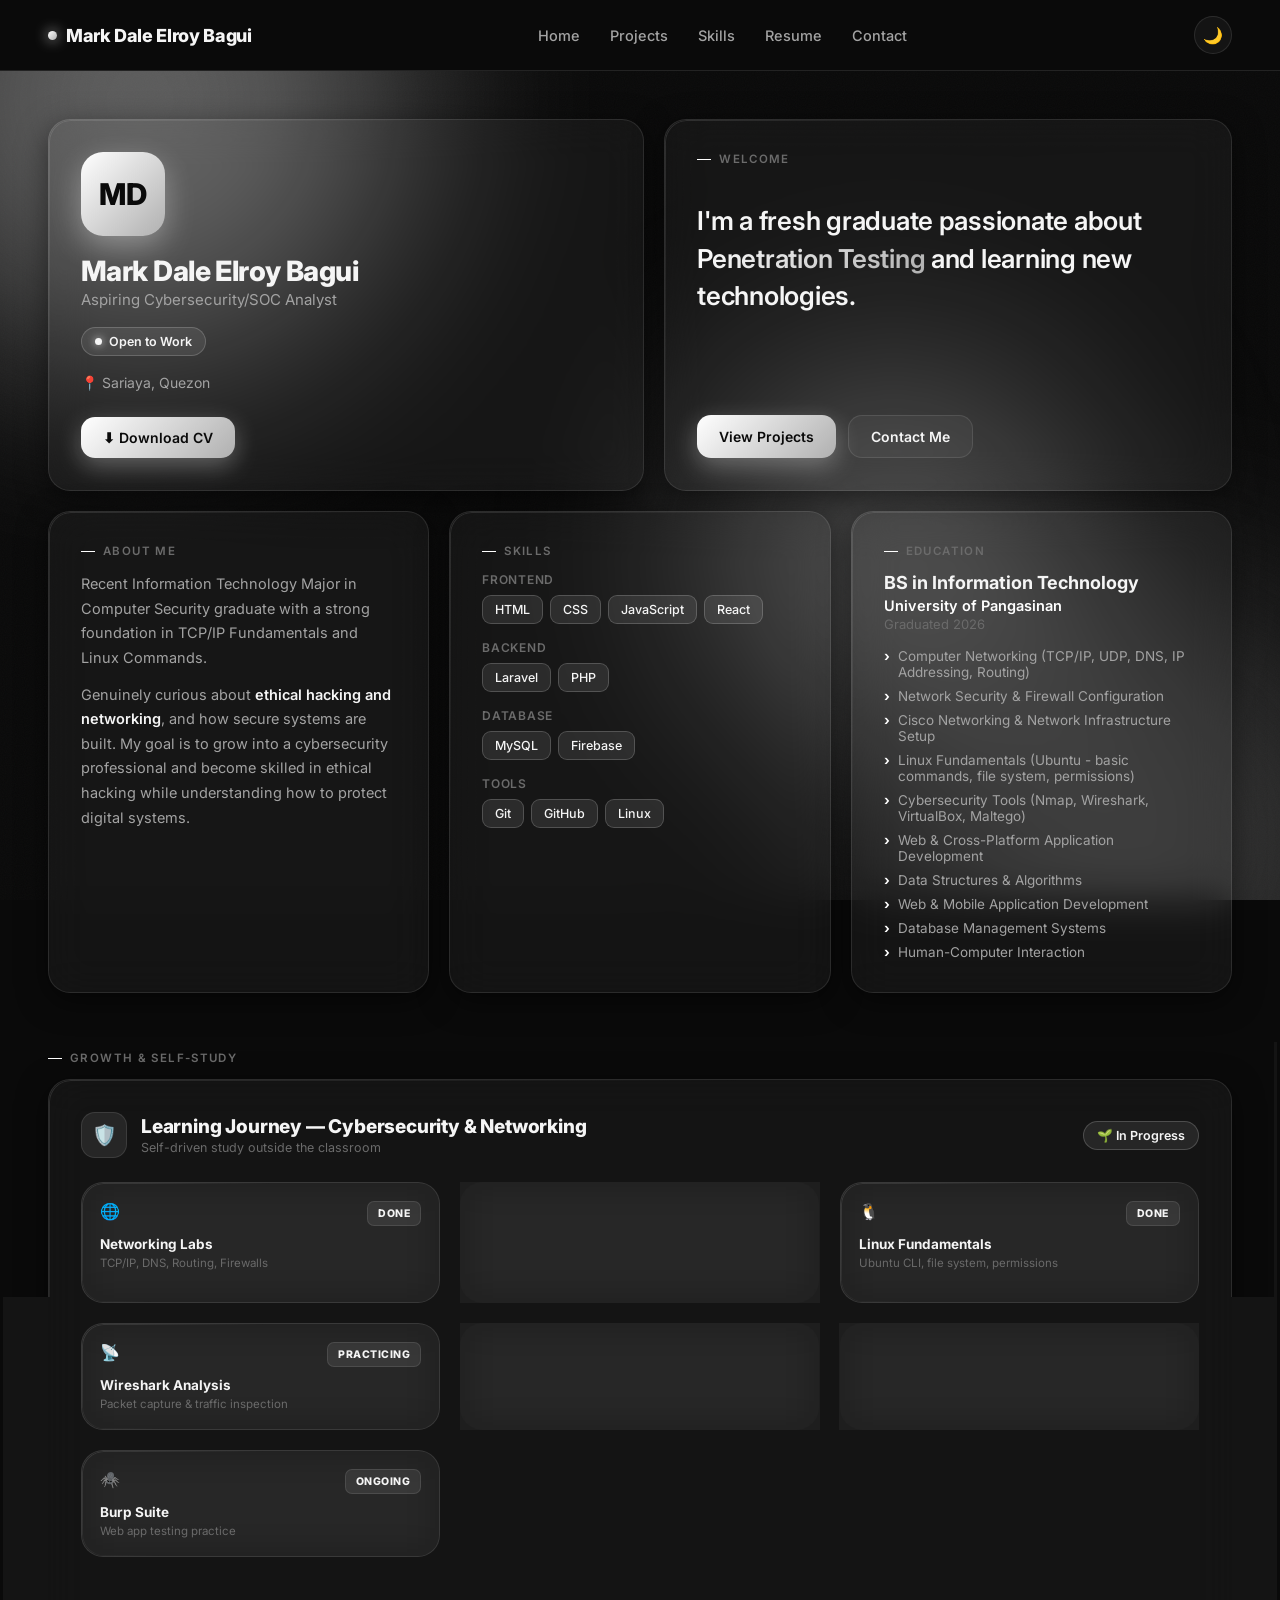
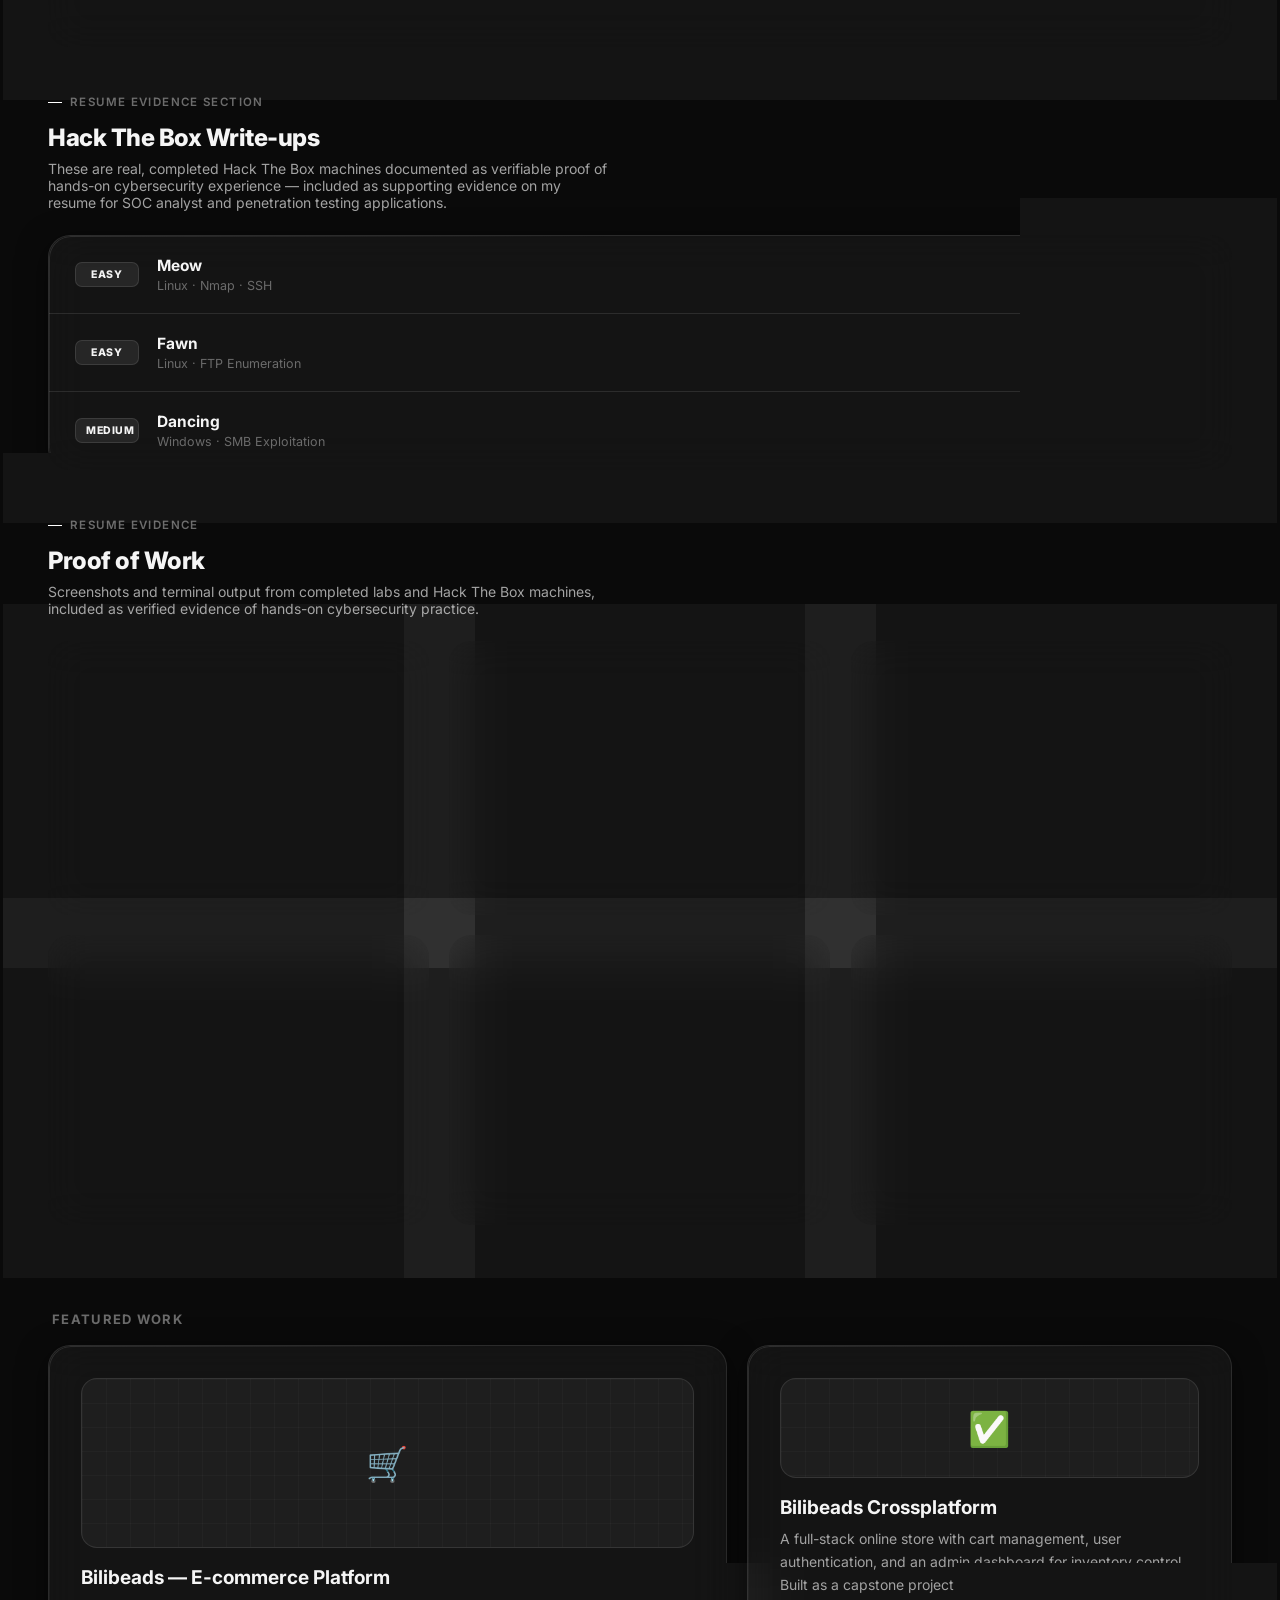
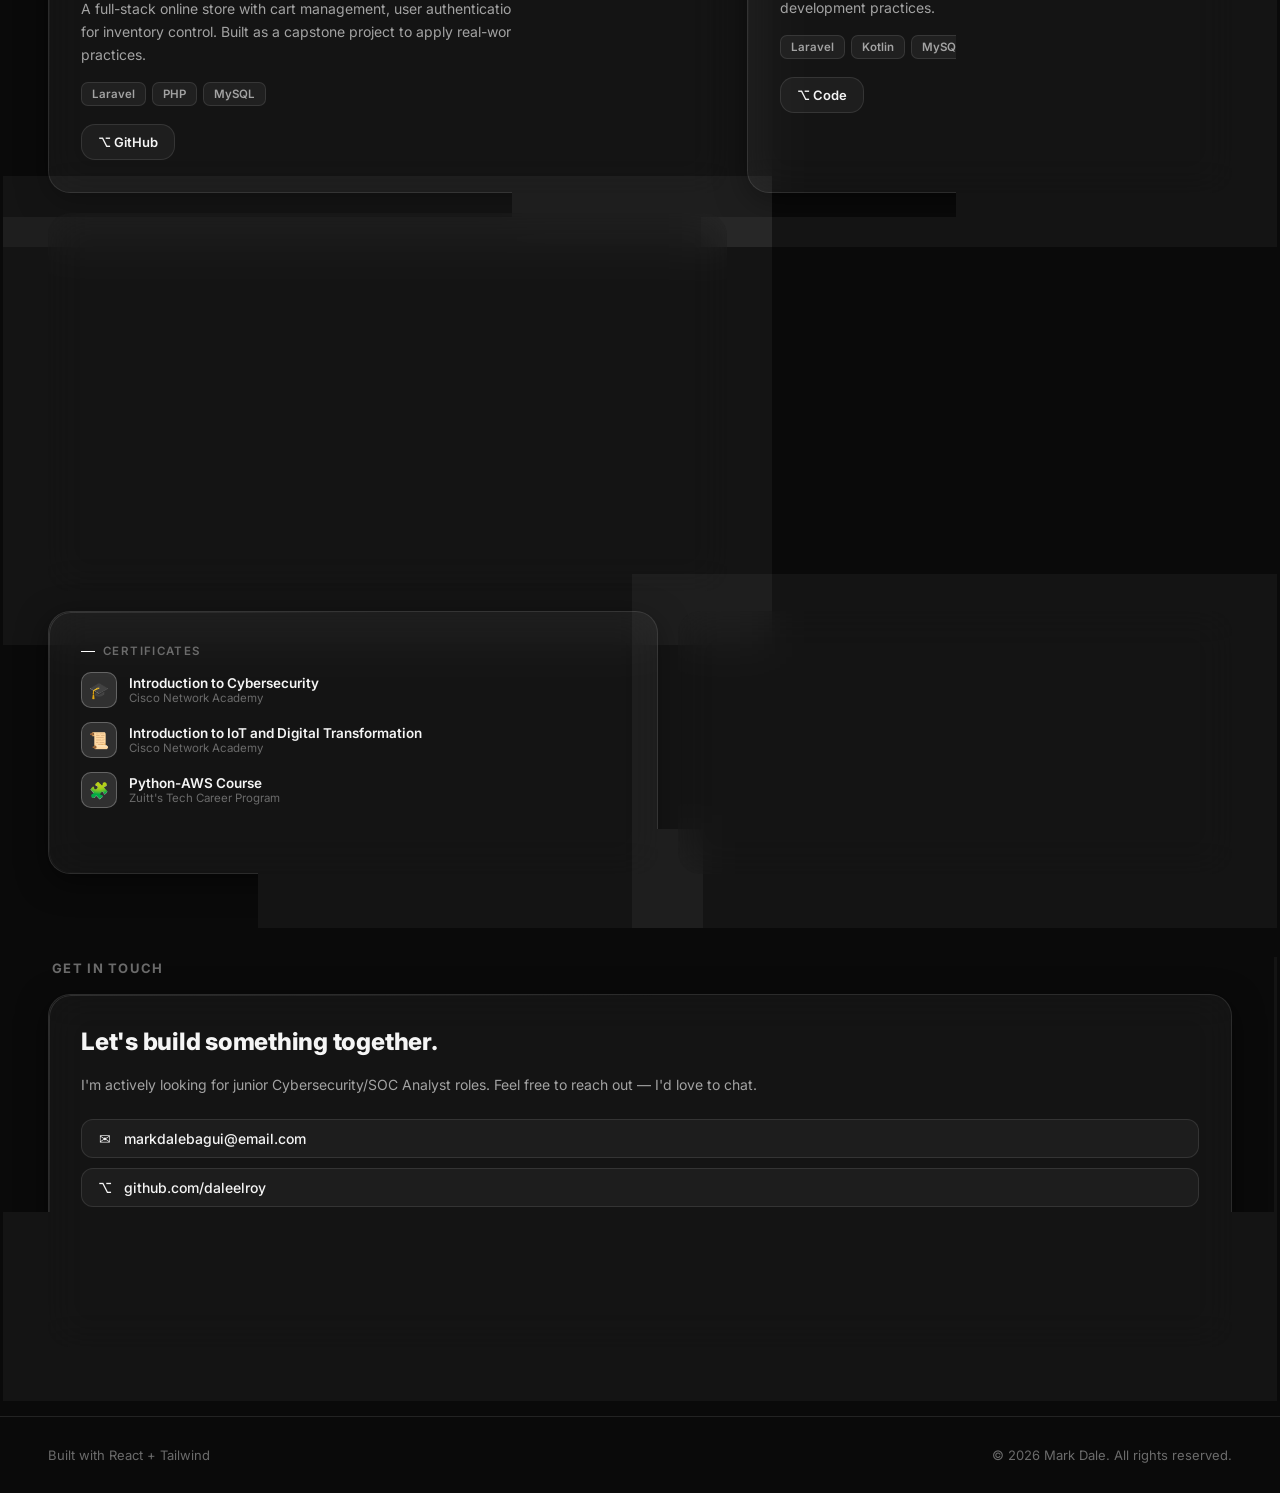
==== index.html @ a40153ed "change colors to all black" ====
<!DOCTYPE html>
<html lang="en">
<head>
<meta charset="UTF-8" />
<meta name="viewport" content="width=device-width, initial-scale=1.0" />
<title>Mark Dale - Cybersecurity</title>
<link rel="preconnect" href="https://fonts.googleapis.com">
<link rel="preconnect" href="https://fonts.gstatic.com" crossorigin>
<link href="https://fonts.googleapis.com/css2?family=Inter:wght@400;500;600;700;800;900&family=JetBrains+Mono:wght@400;500&display=swap" rel="stylesheet">
<style>
  :root{
    --bg: #0A0A0A;
    --bg-soft: #0A0A0A;
    --card: rgba(255,255,255,0.045);
    --card-border: rgba(255,255,255,0.10);
    --text: #F5F5F5;
    --text-dim: #A3A3A3;
    --text-faint: #6B6B6B;
    --accent-blue: #FFFFFF;
    --accent-purple: #FFFFFF;
    --accent-grad: linear-gradient(135deg, #FFFFFF 0%, #B0B0B0 100%);
    --on-accent: #0A0A0A;
    --green: #E5E5E5;
    --yellow: #C9C9C9;
    --radius: 22px;
    --shadow-soft: 0 8px 30px rgba(0,0,0,0.5);
  }
  [data-theme="light"]{
    --bg: #FAFAFA;
    --bg-soft: #FAFAFA;
    --card: rgba(0,0,0,0.035);
    --card-border: rgba(0,0,0,0.10);
    --text: #0A0A0A;
    --text-dim: #4A4A4A;
    --text-faint: #8A8A8A;
    --accent-blue: #0A0A0A;
    --accent-purple: #0A0A0A;
    --accent-grad: linear-gradient(135deg, #0A0A0A 0%, #4A4A4A 100%);
    --on-accent: #FFFFFF;
    --green: #2A2A2A;
    --yellow: #3A3A3A;
    --shadow-soft: 0 8px 30px rgba(0,0,0,0.08);
  }

  *{box-sizing:border-box; margin:0; padding:0;}
  html{scroll-behavior:smooth;}
  body{
    background:var(--bg);
    color:var(--text);
    font-family:'Inter',-apple-system,BlinkMacSystemFont,sans-serif;
    overflow-x:hidden;
    transition:background .4s ease, color .4s ease;
    position:relative;
  }
  .mono{font-family:'JetBrains Mono', monospace;}

  /* Ambient animated background glow */
  .ambient{position:fixed; inset:0; z-index:-1; overflow:hidden; pointer-events:none;}
  .blob{position:absolute; border-radius:50%; filter:blur(110px); opacity:.35; animation:drift 22s ease-in-out infinite alternate;}
  .blob.b1{width:520px;height:520px; background:#FFFFFF; top:-160px; left:-120px;}
  .blob.b2{width:480px;height:480px; background:#888888; bottom:-180px; right:-100px; animation-delay:-8s;}
  .blob.b3{width:380px;height:380px; background:#CCCCCC; top:40%; left:55%; animation-delay:-14s;}
  @keyframes drift{
    0%{transform:translate(0,0) scale(1);}
    50%{transform:translate(40px,-30px) scale(1.08);}
    100%{transform:translate(-30px,20px) scale(0.96);}
  }
  [data-theme="light"] .blob{opacity:.18;}

  .noise{
    position:fixed; inset:0; z-index:-1; pointer-events:none; opacity:.03;
    background-image:url("data:image/svg+xml,%3Csvg xmlns='http://www.w3.org/2000/svg' width='120' height='120'%3E%3Cfilter id='n'%3E%3CfeTurbulence type='fractalNoise' baseFrequency='0.9' numOctaves='2' stitchTiles='stitch'/%3E%3C/filter%3E%3Crect width='100%25' height='100%25' filter='url(%23n)'/%3E%3C/svg%3E");
  }

  .wrap{max-width:1240px; margin:0 auto; padding:0 28px;}

  /* NAV — same background as page */
  nav{
    position:sticky; top:0; z-index:100;
    backdrop-filter:blur(18px) saturate(160%);
    -webkit-backdrop-filter:blur(18px) saturate(160%);
    background:var(--bg);
    border-bottom:1px solid var(--card-border);
  }
  .nav-inner{display:flex; align-items:center; justify-content:space-between; padding:16px 28px; max-width:1240px; margin:0 auto;}
  .logo{font-weight:800; font-size:18px; letter-spacing:-.02em; display:flex; align-items:center; gap:9px;}
  .logo-dot{width:9px; height:9px; border-radius:50%; background:var(--accent-grad); box-shadow:0 0 14px rgba(255,255,255,.8);}
  .nav-links{display:flex; align-items:center; gap:30px; list-style:none;}
  .nav-links a{color:var(--text-dim); text-decoration:none; font-size:14.5px; font-weight:500; position:relative; transition:color .25s ease;}
  .nav-links a:hover{color:var(--text);}
  .nav-links a::after{content:''; position:absolute; left:0; bottom:-6px; width:0; height:1.5px; background:var(--accent-grad); transition:width .25s ease;}
  .nav-links a:hover::after{width:100%;}
  .theme-toggle{
    width:38px; height:38px; border-radius:50%; border:1px solid var(--card-border);
    background:var(--card); display:flex; align-items:center; justify-content:center;
    cursor:pointer; font-size:16px; transition:transform .25s ease, background .25s ease;
  }
  .theme-toggle:hover{transform:scale(1.08); background:rgba(255,255,255,.08);}
  .nav-cta{display:none;}
  .burger{display:none; cursor:pointer; background:none; border:none; color:var(--text); font-size:22px;}

  /* BENTO GRID */
  .bento-section, .section{padding:48px 0;}
  .section-pad-top0{padding-top:0;}
  .grid{display:grid; gap:20px;}
  .grid-hero, .g-hero{grid-template-columns: 1.05fr 1fr;}
  .grid-three, .g3{grid-template-columns: 1fr 1fr 1fr;}
  .grid-projects{grid-template-columns: 1.4fr 1fr;}
  .grid-projects2, .g2{grid-template-columns: 1fr 1fr;}
  .grid-bottom{grid-template-columns: 1.1fr 1fr;}
  .g-proof{grid-template-columns: repeat(3,1fr);}

  /* CARD — same background family as page (no separate dark-navy panels) */
  .card{
    background:var(--card);
    border:1px solid var(--card-border);
    border-radius:var(--radius);
    padding:32px;
    position:relative;
    backdrop-filter:blur(20px);
    -webkit-backdrop-filter:blur(20px);
    box-shadow:var(--shadow-soft);
    transition:transform .35s cubic-bezier(.2,.8,.2,1), box-shadow .35s ease, border-color .35s ease;
    overflow:hidden;
  }
  .card::before{
    content:''; position:absolute; inset:0; border-radius:inherit; padding:1px;
    background:linear-gradient(135deg, rgba(255,255,255,0.12), rgba(255,255,255,0) 40%);
    -webkit-mask:linear-gradient(#fff 0 0) content-box, linear-gradient(#fff 0 0);
    -webkit-mask-composite:xor; mask-composite:exclude;
    pointer-events:none;
  }
  .card:hover{
    transform:translateY(-6px);
    box-shadow:0 18px 50px rgba(0,0,0,.45), 0 0 0 1px rgba(255,255,255,.18);
    border-color:rgba(255,255,255,.3);
  }
  [data-theme="light"] .card:hover{box-shadow:0 18px 40px rgba(20,20,60,.12), 0 0 0 1px rgba(255,255,255,.25);}

  .eyebrow, .section-label{
    font-size:11.5px; text-transform:uppercase; letter-spacing:.12em;
    color:var(--text-faint); font-weight:600; margin-bottom:14px;
    display:flex; align-items:center; gap:8px;
  }
  .eyebrow::before, .section-label::before{content:''; width:14px; height:1px; background:var(--accent-blue);}
  .section-heading{font-size:24px; font-weight:800; letter-spacing:-.02em; margin-bottom:8px;}
  .section-sub{color:var(--text-dim); font-size:14px; max-width:560px; margin-bottom:24px;}

  .reveal{opacity:0; transform:translateY(24px); transition:opacity .7s ease, transform .7s cubic-bezier(.2,.8,.2,1);}
  .reveal.in{opacity:1; transform:translateY(0);}

  /* HERO CARD 1 - PROFILE */
  .profile-card{display:flex; flex-direction:column; gap:18px;}
  .avatar{
    width:84px; height:84px; border-radius:22px;
    background:var(--accent-grad);
    display:flex; align-items:center; justify-content:center;
    font-size:30px; font-weight:800; color:var(--on-accent);
    box-shadow:0 10px 30px rgba(255,255,255,.35);
  }
  .profile-name{font-size:28px; font-weight:800; letter-spacing:-.02em;}
  .profile-title{color:var(--text-dim); font-size:15px; margin-top:2px;}
  .status-pill{
    display:inline-flex; align-items:center; gap:7px; width:fit-content;
    padding:6px 13px; border-radius:30px; font-size:12.5px; font-weight:600;
    background:rgba(255,255,255,.08); color:var(--text); border:1px solid rgba(255,255,255,.18);
  }
  .status-dot{width:7px;height:7px; border-radius:50%; background:#F5F5F5; box-shadow:0 0 8px rgba(255,255,255,.8); animation:pulse 1.8s infinite;}
  @keyframes pulse{0%,100%{opacity:1;}50%{opacity:.4;}}
  .location-row{display:flex; align-items:center; gap:7px; color:var(--text-dim); font-size:14px;}
  .btn{
    display:inline-flex; align-items:center; justify-content:center; gap:8px;
    padding:12px 22px; border-radius:14px; font-weight:600; font-size:14px;
    text-decoration:none; cursor:pointer; border:none; transition:all .3s ease;
  }
  .btn-primary{background:var(--accent-grad); color:var(--on-accent); box-shadow:0 8px 24px rgba(255,255,255,.3);}
  .btn-primary:hover{box-shadow:0 10px 32px rgba(255,255,255,.55); transform:translateY(-2px);}
  .btn-ghost{background:var(--card); color:var(--text); border:1px solid var(--card-border);}
  .btn-ghost:hover{border-color:rgba(255,255,255,.4); transform:translateY(-2px);}
  .btn-row{display:flex; gap:12px; flex-wrap:wrap; margin-top:auto; padding-top:8px;}

  /* HERO CARD 2 - INTRO */
  .intro-card{display:flex; flex-direction:column; justify-content:center; gap:22px;}
  .intro-text{font-size:26px; line-height:1.45; font-weight:600; letter-spacing:-.01em;}
  .intro-text .grad{background:var(--accent-grad); -webkit-background-clip:text; background-clip:text; color:transparent;}

  /* ABOUT */
  .about-card p{color:var(--text-dim); font-size:14.5px; line-height:1.7; margin-bottom:12px;}
  .about-card p:last-child{margin-bottom:0;}
  .about-card strong{color:var(--text); font-weight:600;}

  /* SKILLS */
  .skill-group{margin-bottom:16px;}
  .skill-group:last-child{margin-bottom:0;}
  .skill-label{font-size:12px; color:var(--text-faint); font-weight:600; margin-bottom:8px; text-transform:uppercase; letter-spacing:.06em;}
  .pills{display:flex; flex-wrap:wrap; gap:7px;}
  .pill{
    padding:6px 12px; border-radius:9px; font-size:12.5px; font-weight:500;
    background:rgba(255,255,255,.09); border:1px solid rgba(255,255,255,.18); color:var(--text);
    transition:all .25s ease;
  }
  .pill:hover{background:rgba(255,255,255,.2); transform:translateY(-2px);}

  /* EDUCATION */
  .edu-degree{font-size:18px; font-weight:700; margin-bottom:4px;}
  .edu-school{color:var(--accent-blue); font-size:14.5px; font-weight:600; margin-bottom:2px;}
  .edu-year{color:var(--text-faint); font-size:13px; margin-bottom:16px;}
  .coursework{display:flex; flex-direction:column; gap:8px;}
  .coursework li{list-style:none; font-size:13.5px; color:var(--text-dim); display:flex; gap:8px; align-items:flex-start;}
  .coursework li::before{content:'›'; color:var(--accent-purple); font-weight:700;}

  /* PROJECTS */
  .project-thumb{
    width:100%; height:170px; border-radius:16px; margin-bottom:18px;
    background:var(--card);
    display:flex; align-items:center; justify-content:center; position:relative; overflow:hidden;
    border:1px solid var(--card-border);
  }
  .project-thumb-grid{
    position:absolute; inset:0; opacity:.5;
    background-image: linear-gradient(rgba(255,255,255,.06) 1px, transparent 1px), linear-gradient(90deg, rgba(255,255,255,.06) 1px, transparent 1px);
    background-size:24px 24px;
  }
  .project-thumb-icon{font-size:34px; z-index:1;}
  .project-name{font-size:19px; font-weight:700; margin-bottom:8px;}
  .project-desc{color:var(--text-dim); font-size:14px; line-height:1.65; margin-bottom:16px;}
  .tech-row{display:flex; flex-wrap:wrap; gap:6px; margin-bottom:18px;}
  .tech-tag{
    padding:4px 10px; border-radius:7px; font-size:11.5px; font-weight:600;
    background:rgba(255,255,255,.05); color:var(--text-dim); border:1px solid var(--card-border);
  }
  .link-row{display:flex; gap:10px;}
  .link-row .btn{padding:9px 16px; font-size:13px;}
  .project2-thumb{height:100px;}

  /* CERTIFICATES */
  .cert-list{display:flex; flex-direction:column; gap:14px;}
  .cert-item{display:flex; align-items:center; gap:12px;}
  .cert-icon{
    width:36px; height:36px; border-radius:10px; flex-shrink:0;
    background:rgba(255,255,255,.12); border:1px solid rgba(255,255,255,.25);
    display:flex; align-items:center; justify-content:center; font-size:16px;
  }
  .cert-name{font-size:13.5px; font-weight:600;}
  .cert-issuer{font-size:11.5px; color:var(--text-faint);}

  /* EXPERIENCE */
  .timeline-item{border-left:2px solid rgba(255,255,255,.25); padding-left:18px; margin-bottom:20px; position:relative;}
  .timeline-item:last-child{margin-bottom:0;}
  .timeline-item::before{
    content:''; position:absolute; left:-6.5px; top:3px; width:11px; height:11px; border-radius:50%;
    background:var(--accent-grad); box-shadow:0 0 10px rgba(255,255,255,.6);
  }
  .timeline-role{font-size:15px; font-weight:700;}
  .timeline-org{color:var(--accent-purple); font-size:13px; font-weight:600; margin-bottom:4px;}
  .timeline-date{font-size:11.5px; color:var(--text-faint); margin-bottom:8px;}
  .timeline-desc{font-size:13.5px; color:var(--text-dim); line-height:1.6;}

  /* CONTACT */
  .contact-card{background:var(--card); display:flex; flex-direction:column; gap:18px;}
  .contact-title{font-size:24px; font-weight:800; letter-spacing:-.01em;}
  .contact-sub{color:var(--text-dim); font-size:14px; line-height:1.6;}
  .contact-links{display:flex; flex-direction:column; gap:10px; margin-top:4px;}
  .contact-link{
    display:flex; align-items:center; gap:10px; color:var(--text); text-decoration:none; font-size:14px; font-weight:500;
    padding:10px 14px; border-radius:12px; background:rgba(255,255,255,.04); border:1px solid var(--card-border);
    transition:all .25s ease;
  }
  .contact-link:hover{background:rgba(255,255,255,.12); border-color:rgba(255,255,255,.3); transform:translateX(4px);}
  .contact-icon{width:18px; text-align:center;}

  /* FOOTER */
  footer{
    border-top:1px solid var(--card-border); padding:30px 0; margin-top:20px;
    background:var(--bg);
    display:flex; align-items:center; justify-content:space-between; flex-wrap:wrap; gap:10px;
  }
  .footer-text{color:var(--text-faint); font-size:13px;}

  .section-title{font-size:13px; color:var(--text-faint); font-weight:700; text-transform:uppercase; letter-spacing:.1em; margin:38px 0 18px 4px;}

  /* ===== LEARNING JOURNEY ITEMS (now match page background, not separate dark cards) ===== */
  .journey-grid .card{padding:18px; box-shadow:none; background:var(--card); border:1px solid var(--card-border);}
  .diff-badge{
    width:auto; font-size:10.5px; font-weight:800; letter-spacing:.05em; padding:5px 10px; border-radius:7px;
    background:rgba(255,255,255,.08); color:var(--text); border:1px solid var(--card-border);
  }

  /* ===== HTB WRITE-UPS LIST ===== */
  .htb-card{display:flex; flex-direction:column; gap:0; padding:0; overflow:hidden;}
  .htb-row{
    display:flex; align-items:center; gap:18px; padding:20px 26px; border-bottom:1px solid var(--card-border);
    transition:background .25s ease; text-decoration:none; color:inherit;
  }
  .htb-row:last-child{border-bottom:none;}
  .htb-row:hover{background:rgba(255,255,255,.04);}
  .diff-badge.diff-easy, .diff-badge.diff-medium, .diff-badge.diff-hard{
    width:64px; text-align:center; background:rgba(255,255,255,.08); color:var(--text); border:1px solid var(--card-border);
  }
  .htb-info{flex:1; min-width:0;}
  .htb-name{font-size:15.5px; font-weight:700; margin-bottom:3px;}
  .htb-tags{font-size:12.5px; color:var(--text-faint);}
  .htb-arrow{flex-shrink:0; display:flex; align-items:center; gap:6px; font-size:13px; font-weight:600; color:var(--text); white-space:nowrap;}

  /* ===== PROOF OF WORK GALLERY — terminal blocks now match page bg, not a separate navy panel ===== */
  .proof-item{padding:0; overflow:hidden; display:flex; flex-direction:column;}
  .proof-thumb{
    width:100%; height:170px; position:relative; overflow:hidden;
    background:var(--bg);
    border-bottom:1px solid var(--card-border);
    display:flex; align-items:center; justify-content:center;
  }
  .proof-thumb-grid{
    position:absolute; inset:0; opacity:.5;
    background-image: linear-gradient(rgba(255,255,255,.06) 1px, transparent 1px), linear-gradient(90deg, rgba(255,255,255,.06) 1px, transparent 1px);
    background-size:20px 20px;
  }
  .terminal-mock{
    width:88%; background:var(--bg); border:1px solid var(--card-border); border-radius:9px; padding:11px 13px;
    font-family:'JetBrains Mono',monospace; font-size:10.5px; line-height:1.6; z-index:1; box-shadow:0 8px 24px rgba(0,0,0,.4);
  }
  .terminal-dots{display:flex; gap:5px; margin-bottom:8px;}
  .terminal-dots span{width:7px; height:7px; border-radius:50%; display:inline-block; background:rgba(255,255,255,.3);}
  .terminal-line{color:var(--text-dim);}
  .terminal-line .prompt{color:var(--text);}
  .terminal-line .ok{color:var(--text); font-weight:700;}
  .proof-body{padding:16px 18px 18px;}
  .proof-caption{font-size:13px; font-weight:600; margin-bottom:4px;}
  .proof-evidence-label{font-size:11px; color:var(--text-faint); font-weight:600;}
  .evidence-tag{
    display:inline-flex; align-items:center; gap:6px; font-size:10.5px; font-weight:700; text-transform:uppercase;
    letter-spacing:.05em; padding:4px 9px; border-radius:6px; background:rgba(255,255,255,.06); color:var(--text);
    border:1px solid var(--card-border); margin-bottom:10px;
  }

  /* ===== CODE BLOCKS (write-up pages) — same background as page ===== */
  .code-block{background:var(--bg); border:1px solid var(--card-border); border-radius:14px; overflow:hidden; margin:16px 0 20px;}
  .code-block-head{
    display:flex; align-items:center; justify-content:space-between; padding:10px 16px;
    border-bottom:1px solid var(--card-border); background:var(--bg);
  }
  .code-block-dots{display:flex; gap:6px;}
  .code-block-dots span{width:9px; height:9px; border-radius:50%; display:inline-block; background:rgba(255,255,255,.3);}
  .code-block-label{font-size:11.5px; color:var(--text-faint); font-family:'JetBrains Mono',monospace;}
  .code-block pre{padding:18px; overflow-x:auto; font-family:'JetBrains Mono',monospace; font-size:13px; line-height:1.7; color:var(--text-dim); background:var(--bg);}
  .code-block .c-comment{color:var(--text-faint);}
  .code-block .c-prompt{color:var(--text);}
  .code-block .c-flag{color:var(--text-dim);}
  .code-block .c-string{color:var(--text);}
  .code-block .c-out{color:var(--text-faint);}

  /* RESPONSIVE */
  @media (max-width:980px){
    .grid-hero, .grid-three, .grid-projects, .grid-projects2, .grid-bottom, .g-hero, .g3, .g2, .g-proof{grid-template-columns:1fr;}
    .nav-links{display:none;}
    .burger{display:block;}
  }
  @media (max-width:980px) and (min-width:0px){
    .nav-links.mobile-open{
      display:flex; position:absolute; top:64px; left:0; right:0; flex-direction:column;
      background:var(--bg); padding:20px 28px; gap:18px; border-bottom:1px solid var(--card-border);
    }
  }
  @media (max-width:560px){
    .wrap{padding:0 18px;}
    .card{padding:24px;}
    .intro-text{font-size:21px;}
    .profile-name{font-size:24px;}
  }

  ::selection{background:rgba(255,255,255,.35);}
  ::-webkit-scrollbar{width:9px;}
  ::-webkit-scrollbar-track{background:var(--bg);}
  ::-webkit-scrollbar-thumb{background:rgba(255,255,255,.35); border-radius:10px;}
</style>
</head>
<body>

<div class="ambient">
  <div class="blob b1"></div>
  <div class="blob b2"></div>
  <div class="blob b3"></div>
</div>
<div class="noise"></div>

<nav>
  <div class="nav-inner">
    <div class="logo"><span class="logo-dot"></span> Mark Dale Elroy Bagui</div>
    <ul class="nav-links" id="navLinks">
      <li><a href="#home">Home</a></li>
      <li><a href="#projects">Projects</a></li>
      <li><a href="#skills">Skills</a></li>
      <li><a href="#resume">Resume</a></li>
      <li><a href="#contact">Contact</a></li>
    </ul>
    <div style="display:flex; align-items:center; gap:12px;">
      <button class="theme-toggle" id="themeToggle" aria-label="Toggle theme">🌙</button>
      <button class="burger" id="burger" aria-label="Menu">☰</button>
    </div>
  </div>
</nav>

<div class="wrap">

  <!-- HERO -->
  <section id="home" class="bento-section">
    <div class="grid grid-hero">
      <div class="card profile-card reveal">
        <div class="avatar">MD</div>
        <div>
          <div class="profile-name">Mark Dale Elroy Bagui</div>
          <div class="profile-title">Aspiring Cybersecurity/SOC Analyst</div>
        </div>
        <span class="status-pill"><span class="status-dot"></span> Open to Work</span>
        <div class="location-row">📍 Sariaya, Quezon</div>
        <div class="btn-row">
          <a href="ats.pdf" class="btn btn-primary">⬇ Download CV</a>
        </div>
      </div>

      <div class="card intro-card reveal" style="transition-delay:.08s">
        <div class="eyebrow">Welcome</div>
        <div class="intro-text">
          I'm a fresh graduate passionate about <span class="grad">Penetration Testing</span> and learning new technologies.
        </div>
        <div class="btn-row">
          <a href="#projects" class="btn btn-primary">View Projects</a>
          <a href="#contact" class="btn btn-ghost">Contact Me</a>
        </div>
      </div>
    </div>

    <!-- ROW 2 -->
    <div class="grid grid-three" style="margin-top:20px;">
      <div class="card reveal" style="transition-delay:.05s">
        <div class="eyebrow">About Me</div>
        <p style="color:var(--text-dim); font-size:14.5px; line-height:1.7; margin-bottom:12px;">
          Recent Information Technology Major in Computer Security graduate with a strong foundation in TCP/IP Fundamentals and Linux Commands.
        </p>
        <p style="color:var(--text-dim); font-size:14.5px; line-height:1.7;">
          Genuinely curious about <strong style="color:var(--text); font-weight:600;">ethical hacking and networking</strong>, and how secure systems are built. My goal is to grow into a cybersecurity professional and become skilled in ethical hacking while understanding how to protect digital systems.
        </p>
      </div>

      <div class="card reveal" id="skills" style="transition-delay:.1s">
        <div class="eyebrow">Skills</div>
        <div class="skill-group">
          <div class="skill-label">Frontend</div>
          <div class="pills"><span class="pill">HTML</span><span class="pill">CSS</span><span class="pill">JavaScript</span><span class="pill">React</span></div>
        </div>
        <div class="skill-group">
          <div class="skill-label">Backend</div>
          <div class="pills"><span class="pill">Laravel</span><span class="pill">PHP</span></div>
        </div>
        <div class="skill-group">
          <div class="skill-label">Database</div>
          <div class="pills"><span class="pill">MySQL</span><span class="pill">Firebase</span></div>
        </div>
        <div class="skill-group">
          <div class="skill-label">Tools</div>
          <div class="pills"><span class="pill">Git</span><span class="pill">GitHub</span><span class="pill">Linux</span></div>
        </div>
      </div>

      <div class="card reveal" id="resume" style="transition-delay:.15s">
        <div class="eyebrow">Education</div>
        <div class="edu-degree">BS in Information Technology</div>
        <div class="edu-school">University of Pangasinan</div>
        <div class="edu-year">Graduated 2026</div>
        <ul class="coursework">
          <li>Computer Networking (TCP/IP, UDP, DNS, IP Addressing, Routing)</li>
          <li>Network Security & Firewall Configuration</li>
          <li>Cisco Networking & Network Infrastructure Setup</li>
          <li>Linux Fundamentals (Ubuntu - basic commands, file system, permissions)</li>
          <li>Cybersecurity Tools (Nmap, Wireshark, VirtualBox, Maltego)</li>
          <li>Web & Cross-Platform Application Development</li>
          <li>Data Structures & Algorithms</li>
          <li>Web & Mobile Application Development</li>
          <li>Database Management Systems</li>
          <li>Human-Computer Interaction</li>
        </ul>
      </div>
    </div>
  </section>

  <!-- LEARNING JOURNEY -->
  <div class="section-label" style="margin-top:10px;">Growth & Self-Study</div>
  <section id="journey" class="section section-pad-top0">
    <div class="card reveal">
      <div style="display:flex; align-items:center; justify-content:space-between; flex-wrap:wrap; gap:14px; margin-bottom:24px;">
        <div style="display:flex; align-items:center; gap:14px;">
          <div style="width:46px;height:46px;border-radius:14px;background:rgba(255,255,255,.08);border:1px solid var(--card-border);display:flex;align-items:center;justify-content:center;font-size:20px;">🛡️</div>
          <div>
            <div style="font-size:19px; font-weight:800; letter-spacing:-.01em;">Learning Journey — Cybersecurity & Networking</div>
            <div style="font-size:12.5px; color:var(--text-faint); margin-top:2px;">Self-driven study outside the classroom</div>
          </div>
        </div>
        <span class="status-pill">🌱 In Progress</span>
      </div>

      <div class="grid g3 journey-grid">
        <div class="card">
          <div style="display:flex; justify-content:space-between; margin-bottom:10px;"><span>🌐</span><span class="diff-badge">DONE</span></div>
          <div style="font-weight:700; font-size:13.5px; margin-bottom:4px;">Networking Labs</div>
          <div style="font-size:11.5px; color:var(--text-faint);">TCP/IP, DNS, Routing, Firewalls</div>
        </div>
        <div class="card">
          <div style="display:flex; justify-content:space-between; margin-bottom:10px;"><span>🖧</span><span class="diff-badge">DONE</span></div>
          <div style="font-weight:700; font-size:13.5px; margin-bottom:4px;">Cisco Configuration</div>
          <div style="font-size:11.5px; color:var(--text-faint);">Router/switch setup, VLANs, CLI, ACL, NAT, DHCP, OSPF, FTP, AAA</div>
        </div>
        <div class="card">
          <div style="display:flex; justify-content:space-between; margin-bottom:10px;"><span>🐧</span><span class="diff-badge">DONE</span></div>
          <div style="font-weight:700; font-size:13.5px; margin-bottom:4px;">Linux Fundamentals</div>
          <div style="font-size:11.5px; color:var(--text-faint);">Ubuntu CLI, file system, permissions</div>
        </div>
        <div class="card">
          <div style="display:flex; justify-content:space-between; margin-bottom:10px;"><span>📡</span><span class="diff-badge">PRACTICING</span></div>
          <div style="font-weight:700; font-size:13.5px; margin-bottom:4px;">Wireshark Analysis</div>
          <div style="font-size:11.5px; color:var(--text-faint);">Packet capture & traffic inspection</div>
        </div>
        <div class="card">
          <div style="display:flex; justify-content:space-between; margin-bottom:10px;"><span>🔎</span><span class="diff-badge">PRACTICING</span></div>
          <div style="font-weight:700; font-size:13.5px; margin-bottom:4px;">Nmap Scanning</div>
          <div style="font-size:11.5px; color:var(--text-faint);">Host discovery & port scanning</div>
        </div>
        <div class="card">
          <div style="display:flex; justify-content:space-between; margin-bottom:10px;"><span>🎯</span><span class="diff-badge">ONGOING</span></div>
          <div style="font-weight:700; font-size:13.5px; margin-bottom:4px;">Hack The Box</div>
          <div style="font-size:11.5px; color:var(--text-faint);">7 machines completed so far</div>
        </div>
        <div class="card">
          <div style="display:flex; justify-content:space-between; margin-bottom:10px;"><span>🕷️</span><span class="diff-badge">ONGOING</span></div>
          <div style="font-weight:700; font-size:13.5px; margin-bottom:4px;">Burp Suite</div>
          <div style="font-size:11.5px; color:var(--text-faint);">Web app testing practice</div>
        </div>
      </div>

      <div style="display:flex; align-items:center; gap:10px; padding-top:20px; margin-top:20px; border-top:1px solid var(--card-border); font-size:13.5px; color:var(--text-dim); font-style:italic;">
        <span class="status-dot"></span>
        Currently documenting cybersecurity labs and ethical hacking practice
      </div>
    </div>
  </section>

  <!-- HTB WRITE-UPS -->
  <section id="htb" class="section section-pad-top0">
    <div class="section-label">Resume Evidence Section</div>
    <h2 class="section-heading">Hack The Box Write-ups</h2>
    <p class="section-sub">These are real, completed Hack The Box machines documented as verifiable proof of hands-on cybersecurity experience — included as supporting evidence on my resume for SOC analyst and penetration testing applications.</p>

    <div class="card htb-card reveal">
      <a href="writeups/meow.html" class="htb-row">
        <span class="diff-badge diff-easy">EASY</span>
        <div class="htb-info">
          <div class="htb-name">Meow</div>
          <div class="htb-tags"><span>Linux</span> · <span>Nmap</span> · <span>SSH</span></div>
        </div>
        <span class="htb-arrow">View Write-up →</span>
      </a>
      <a href="writeups/fawn.html" class="htb-row">
        <span class="diff-badge diff-easy">EASY</span>
        <div class="htb-info">
          <div class="htb-name">Fawn</div>
          <div class="htb-tags"><span>Linux</span> · <span>FTP Enumeration</span></div>
        </div>
        <span class="htb-arrow">View Write-up →</span>
      </a>
      <a href="htb/easy/dancing.html" class="htb-row">
        <span class="diff-badge diff-medium">MEDIUM</span>
        <div class="htb-info">
          <div class="htb-name">Dancing</div>
          <div class="htb-tags"><span>Windows</span> · <span>SMB Exploitation</span></div>
        </div>
        <span class="htb-arrow">View Write-up →</span>
      </a>
    </div>
  </section>

  <!-- PROOF OF WORK GALLERY -->
  <section id="proof" class="section section-pad-top0">
    <div class="section-label">Resume Evidence</div>
    <h2 class="section-heading">Proof of Work</h2>
    <p class="section-sub">Screenshots and terminal output from completed labs and Hack The Box machines, included as verified evidence of hands-on cybersecurity practice.</p>

    <div class="grid g-proof">
      <div class="card proof-item reveal">
        <div class="proof-thumb">
          <div class="proof-thumb-grid"></div>
          <div class="terminal-mock">
            <div class="terminal-dots"><span></span><span></span><span></span></div>
            <div class="terminal-line"><span class="prompt">$</span> nmap -sV 10.10.10.13</div>
            <div class="terminal-line">22/tcp <span class="ok">open</span> ssh</div>
            <div class="terminal-line">PORT STATE SERVICE</div>
          </div>
        </div>
        <div class="proof-body">
          <div class="evidence-tag">📌 Resume Evidence</div>
          <div class="proof-caption">Meow – Nmap Initial Scan (Resume Evidence)</div>
          <div class="proof-evidence-label">Hack The Box · Linux Target</div>
        </div>
      </div>

      <div class="card proof-item reveal" style="transition-delay:.05s">
        <div class="proof-thumb">
          <div class="proof-thumb-grid"></div>
          <div class="terminal-mock">
            <div class="terminal-dots"><span></span><span></span><span></span></div>
            <div class="terminal-line"><span class="prompt">$</span> ftp 10.10.10.51</div>
            <div class="terminal-line">220 (vsFTPd 3.0.3)</div>
            <div class="terminal-line">Anonymous login <span class="ok">OK</span></div>
          </div>
        </div>
        <div class="proof-body">
          <div class="evidence-tag">📌 Resume Proof</div>
          <div class="proof-caption">Fawn – FTP Enumeration (Resume Proof)</div>
          <div class="proof-evidence-label">Hack The Box · Linux Target</div>
        </div>
      </div>

      <div class="card proof-item reveal" style="transition-delay:.1s">
        <div class="proof-thumb">
          <div class="proof-thumb-grid"></div>
          <div class="terminal-mock">
            <div class="terminal-dots"><span></span><span></span><span></span></div>
            <div class="terminal-line"><span class="prompt">$</span> smbclient -L \\10.10.10.6</div>
            <div class="terminal-line">Sharename &nbsp; Type</div>
            <div class="terminal-line">WorkShares <span class="ok">Disk</span></div>
          </div>
        </div>
        <div class="proof-body">
          <div class="evidence-tag">📌 Hands-on Practice</div>
          <div class="proof-caption">Dancing – SMB Exploitation (Hands-on Practice)</div>
          <div class="proof-evidence-label">Hack The Box · Windows Target</div>
        </div>
      </div>

      <div class="card proof-item reveal" style="transition-delay:.15s">
        <div class="proof-thumb">
          <div class="proof-thumb-grid"></div>
          <div class="terminal-mock">
            <div class="terminal-dots"><span></span><span></span><span></span></div>
            <div class="terminal-line"><span class="prompt">$</span> wireshark -i eth0</div>
            <div class="terminal-line">Capturing on 'eth0'</div>
            <div class="terminal-line">1542 packets <span class="ok">captured</span></div>
          </div>
        </div>
        <div class="proof-body">
          <div class="evidence-tag">📌 Resume Evidence</div>
          <div class="proof-caption">Wireshark – Packet Capture Analysis (Lab Practice)</div>
          <div class="proof-evidence-label">Home Lab · Traffic Inspection</div>
        </div>
      </div>

      <div class="card proof-item reveal" style="transition-delay:.2s">
        <div class="proof-thumb">
          <div class="proof-thumb-grid"></div>
          <div class="terminal-mock">
            <div class="terminal-dots"><span></span><span></span><span></span></div>
            <div class="terminal-line"><span class="prompt">$</span> ls -la /etc/passwd</div>
            <div class="terminal-line">-rw-r--r-- 1 root root</div>
            <div class="terminal-line"><span class="prompt">$</span> whoami</div>
          </div>
        </div>
        <div class="proof-body">
          <div class="evidence-tag">📌 Resume Evidence</div>
          <div class="proof-caption">Linux Enumeration – CLI & Permissions (Resume Proof)</div>
          <div class="proof-evidence-label">Home Lab · Ubuntu Server</div>
        </div>
      </div>

      <div class="card proof-item reveal" style="transition-delay:.25s">
        <div class="proof-thumb">
          <div class="proof-thumb-grid"></div>
          <div class="terminal-mock">
            <div class="terminal-dots"><span></span><span></span><span></span></div>
            <div class="terminal-line">VirtualBox — Lab Network</div>
            <div class="terminal-line">Kali Linux <span class="ok">Running</span></div>
            <div class="terminal-line">Target VM <span class="ok">Running</span></div>
          </div>
        </div>
        <div class="proof-body">
          <div class="evidence-tag">📌 Resume Evidence</div>
          <div class="proof-caption">Home Lab Setup – VM Environment (Resume Evidence)</div>
          <div class="proof-evidence-label">VirtualBox · Isolated Lab Network</div>
        </div>
      </div>
    </div>
  </section>

  <!-- PROJECTS -->
  <div class="section-title">Featured Work</div>
  <section id="projects" class="bento-section" style="padding-top:0;">
    <div class="grid grid-projects">
      <div class="card reveal">
        <div class="project-thumb">
          <div class="project-thumb-grid"></div>
          <span class="project-thumb-icon">🛒</span>
        </div>
        <div class="project-name">Bilibeads — E-commerce Platform</div>
        <div class="project-desc">A full-stack online store with cart management, user authentication, and an admin dashboard for inventory control. Built as a capstone project to apply real-world web development practices.</div>
        <div class="tech-row">
          <span class="tech-tag">Laravel</span><span class="tech-tag">PHP</span><span class="tech-tag">MySQL</span>
        </div>
        <div class="link-row">
          <a href="#" class="btn btn-ghost">⌥ GitHub</a>
        </div>
      </div>

      <div class="card reveal" style="transition-delay:.08s">
        <div class="project-thumb project2-thumb">
          <div class="project-thumb-grid"></div>
          <span class="project-thumb-icon">✅</span>
        </div>
        <div class="project-name">Bilibeads Crossplatform</div>
        <div class="project-desc">A full-stack online store with cart management, user authentication, and an admin dashboard for inventory control. Built as a capstone project to apply real-world web development practices.</div>
        <div class="tech-row">
          <span class="tech-tag">Laravel</span><span class="tech-tag">Kotlin</span><span class="tech-tag">MySQL</span><span class="tech-tag">Hostinger</span>
        </div>
        <div class="link-row">
          <a href="#" class="btn btn-ghost">⌥ Code</a>
        </div>
      </div>

      <div class="card reveal" style="transition-delay:.08s">
        <div class="project-thumb project2-thumb">
          <div class="project-thumb-grid"></div>
          <span class="project-thumb-icon">✅</span>
        </div>
        <div class="project-name">Design and Implementation: A Comprehensive Network Security Plan for PHINMA-UPANG College of Urdaneta</div>
        <div class="project-desc">Implemented network security concepts such as firewall rules, segmentation, and user access policies using network simulation.</div>
        <div class="tech-row">
          <span class="tech-tag">Cisco Packet Tracer</span>
        </div>
        <div class="link-row">
          <a href="#" class="btn btn-ghost">⌥ List of Commands</a>
        </div>
      </div>
    </div>

    <div class="grid grid-bottom" style="margin-top:20px;">
      <div class="card reveal">
        <div class="eyebrow">Certificates</div>
        <div class="cert-list">
          <div class="cert-item">
            <div class="cert-icon">🎓</div>
            <div><div class="cert-name">Introduction to Cybersecurity</div><div class="cert-issuer">Cisco Network Academy</div></div>
          </div>
          <div class="cert-item">
            <div class="cert-icon">📜</div>
            <div><div class="cert-name">Introduction to IoT and Digital Transformation</div><div class="cert-issuer">Cisco Network Academy</div></div>
          </div>
          <div class="cert-item">
            <div class="cert-icon">🧩</div>
            <div><div class="cert-name">Python-AWS Course</div><div class="cert-issuer">Zuitt's Tech Career Program</div></div>
          </div>
        </div>
      </div>

      <div class="card reveal" style="transition-delay:.06s">
        <div class="eyebrow">Experience</div>
        <div class="timeline-item">
          <div class="timeline-role">IT Support Intern</div>
          <div class="timeline-org">Local Tech Startup</div>
          <div class="timeline-date">Dec 2025 - March 2026</div>
          <div class="timeline-desc">Provided IT support by deploying and configuring computers for end users, troubleshooting hardware and software issues, and resolving network connectivity problems. Assisted in maintaining stable internet connections through coordination with the data center and network infrastructure.</div>
        </div>
      </div>
    </div>
  </section>

  <!-- CONTACT -->
  <div class="section-title">Get In Touch</div>
  <section id="contact" class="bento-section" style="padding-top:0;">
    <div class="card contact-card reveal">
      <div class="contact-title">Let's build something together.</div>
      <div class="contact-sub">I'm actively looking for junior Cybersecurity/SOC Analyst roles. Feel free to reach out — I'd love to chat.</div>
      <div class="contact-links">
        <a href="mailto:markdalebagui@email.com" class="contact-link"><span class="contact-icon">✉</span> markdalebagui@email.com</a>
        <a href="#" class="contact-link"><span class="contact-icon">⌥</span> github.com/daleelroy</a>
        <a href="#" class="contact-link"><span class="contact-icon">in</span> linkedin.com/in/</a>
      </div>
      <a href="mailto:markdalebagui@email.com" class="btn btn-primary" style="width:fit-content;">Hire Me</a>
    </div>
  </section>

</div>

<footer>
  <div class="wrap" style="display:flex; align-items:center; justify-content:space-between; width:100%; flex-wrap:wrap; gap:10px;">
    <div class="footer-text">Built with React + Tailwind</div>
    <div class="footer-text">© 2026 Mark Dale. All rights reserved.</div>
  </div>
</footer>

<script>
  const toggle = document.getElementById('themeToggle');
  const root = document.documentElement;
  toggle.addEventListener('click', () => {
    const isLight = root.getAttribute('data-theme') === 'light';
    root.setAttribute('data-theme', isLight ? 'dark' : 'light');
    toggle.textContent = isLight ? '🌙' : '☀️';
  });

  const burger = document.getElementById('burger');
  const navLinks = document.getElementById('navLinks');
  burger.addEventListener('click', () => navLinks.classList.toggle('mobile-open'));
  navLinks.querySelectorAll('a').forEach(a => a.addEventListener('click', () => navLinks.classList.remove('mobile-open')));

  const observer = new IntersectionObserver((entries) => {
    entries.forEach(e => { if(e.isIntersecting){ e.target.classList.add('in'); } });
  }, { threshold: 0.12 });
  document.querySelectorAll('.reveal').forEach(el => observer.observe(el));
</script>

</body>
</html>
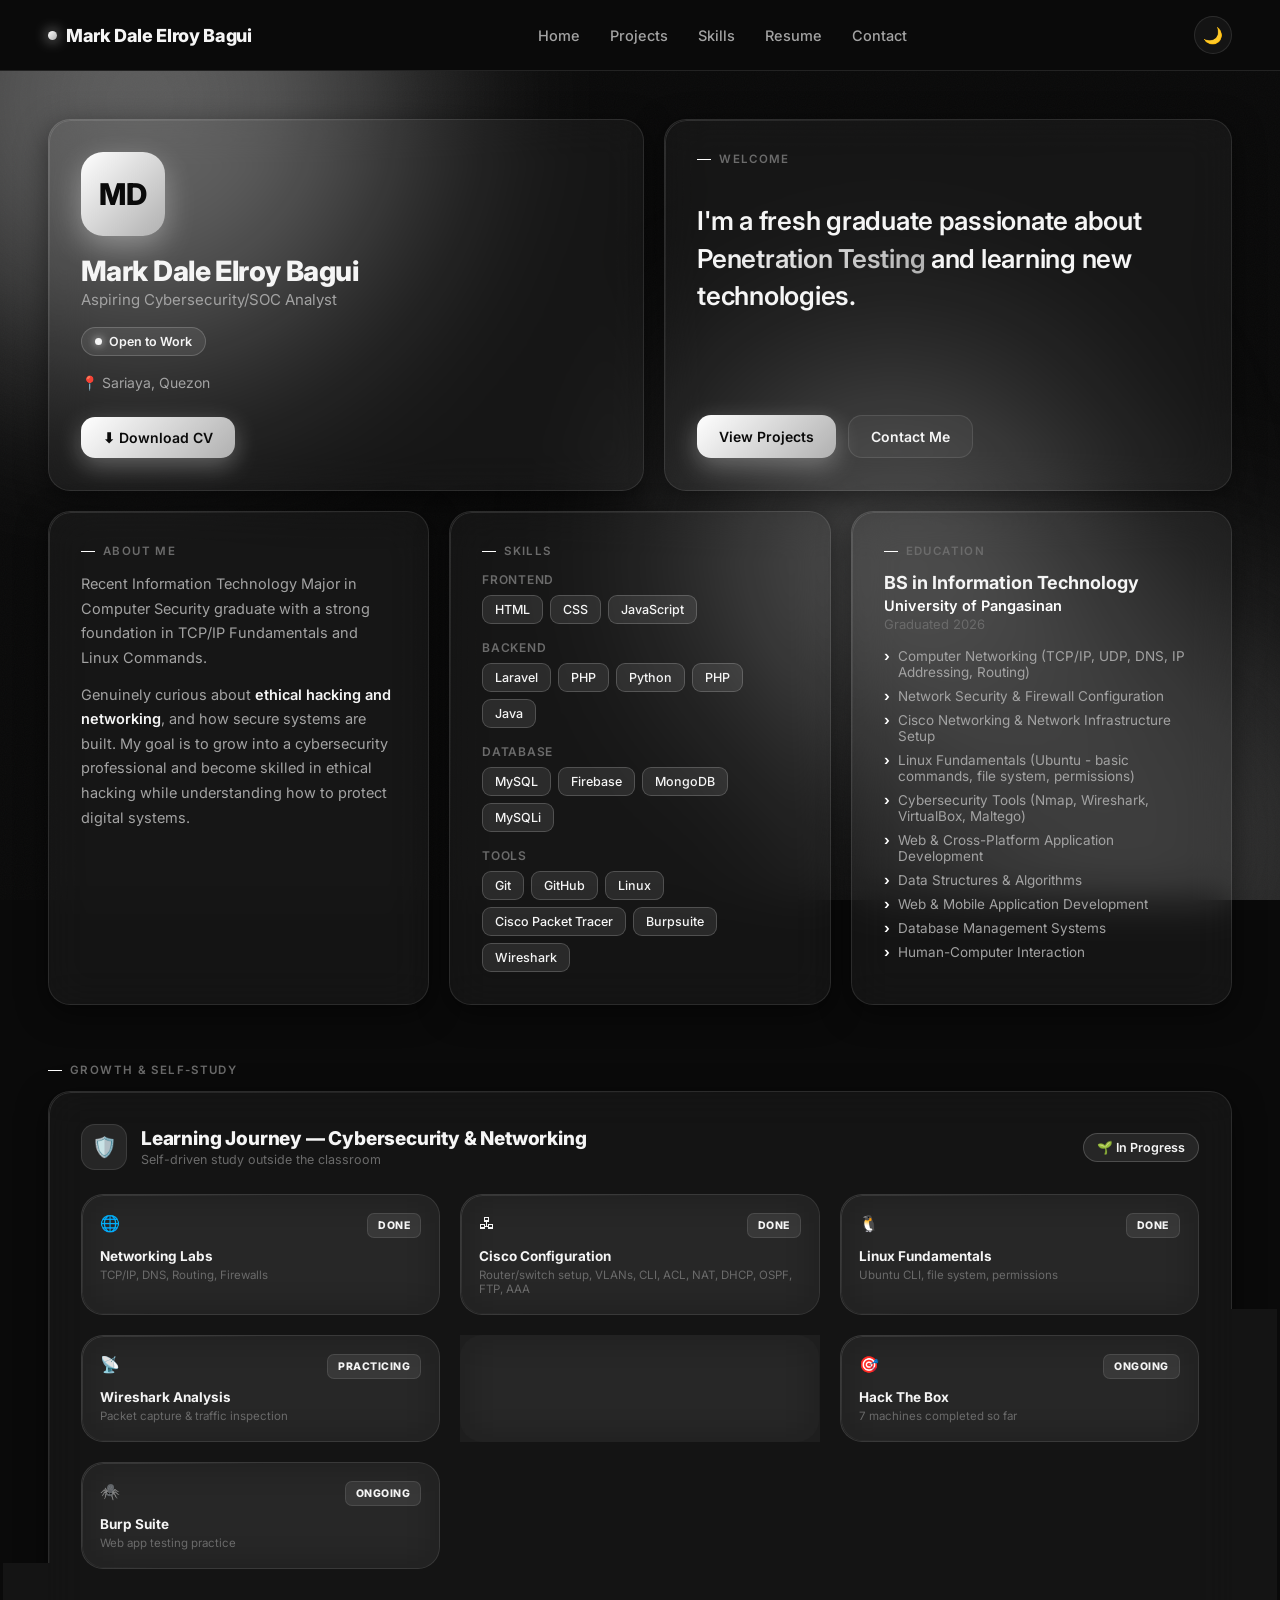
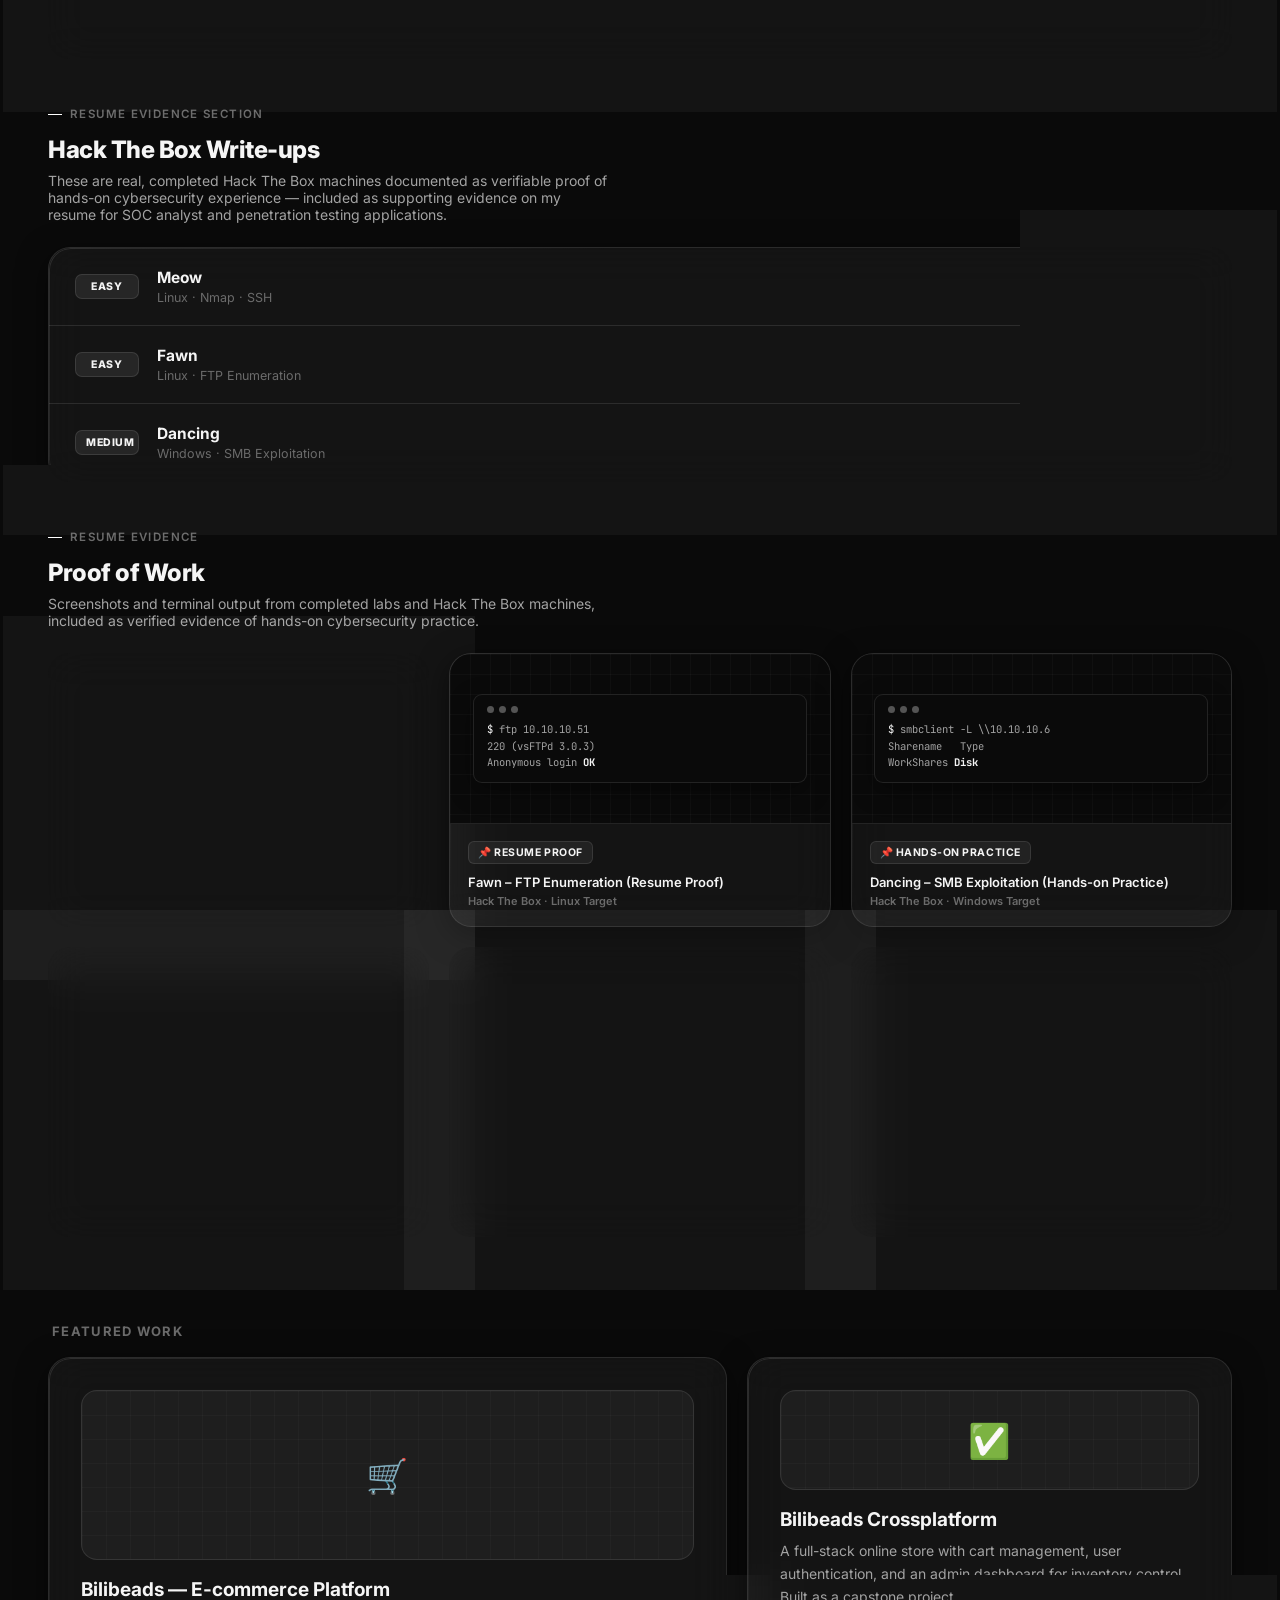
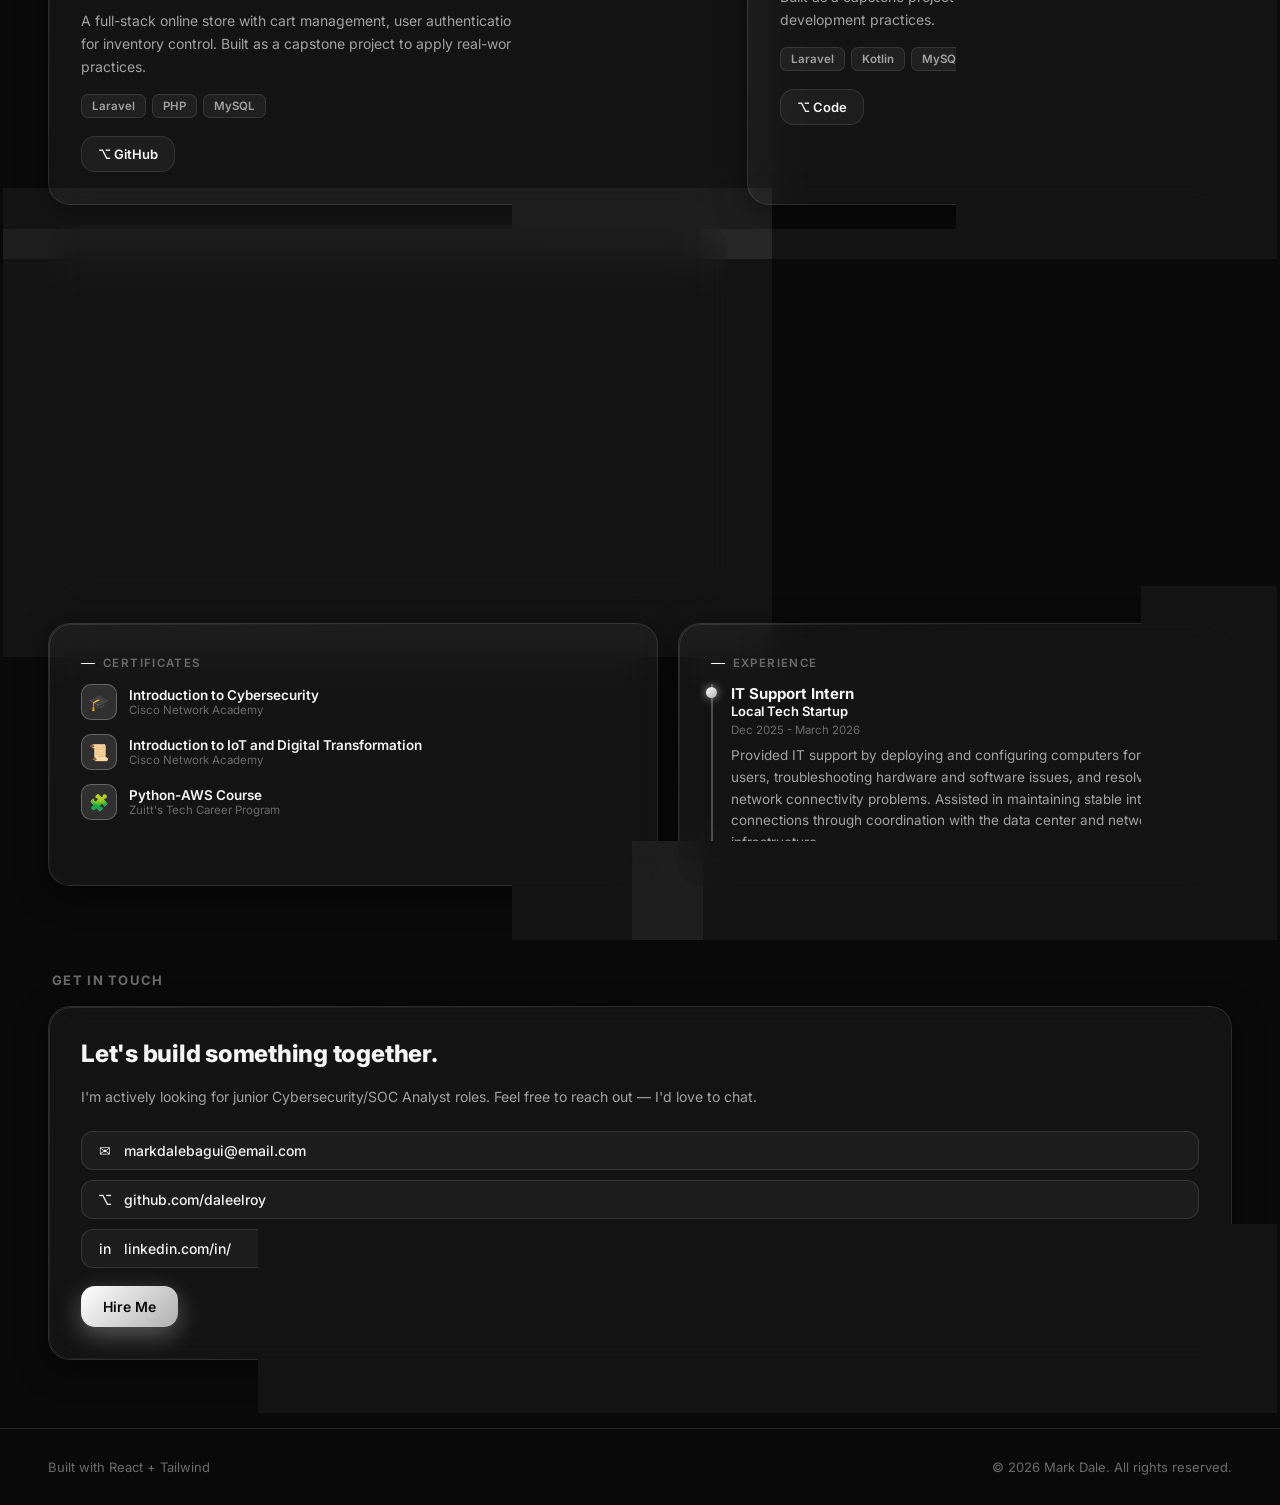
==== commit ac7934da: "Organized the Container file" ====
--- a/index.html
+++ b/index.html
@@ -446,19 +446,20 @@
         <div class="eyebrow">Skills</div>
         <div class="skill-group">
           <div class="skill-label">Frontend</div>
-          <div class="pills"><span class="pill">HTML</span><span class="pill">CSS</span><span class="pill">JavaScript</span><span class="pill">React</span></div>
+          <div class="pills"><span class="pill">HTML</span><span class="pill">CSS</span><span class="pill">JavaScript</span></div>
         </div>
         <div class="skill-group">
           <div class="skill-label">Backend</div>
-          <div class="pills"><span class="pill">Laravel</span><span class="pill">PHP</span></div>
+          <div class="pills"><span class="pill">Laravel</span><span class="pill">PHP</span><span class="pill">Python</span><span class="pill">PHP</span><span class="pill">Java</span></div>
         </div>
         <div class="skill-group">
           <div class="skill-label">Database</div>
-          <div class="pills"><span class="pill">MySQL</span><span class="pill">Firebase</span></div>
+          <div class="pills"><span class="pill">MySQL</span><span class="pill">Firebase</span><span class="pill">MongoDB</span><span class="pill">MySQLi</span></div>
         </div>
         <div class="skill-group">
           <div class="skill-label">Tools</div>
-          <div class="pills"><span class="pill">Git</span><span class="pill">GitHub</span><span class="pill">Linux</span></div>
+          <div class="pills"><span class="pill">Git</span><span class="pill">GitHub</span><span class="pill">Linux</span><span class="pill">Cisco Packet Tracer</span>
+          <span class="pill">Burpsuite</span><span class="pill">Wireshark</span></div>
         </div>
       </div>
 
@@ -566,7 +567,7 @@
         </div>
         <span class="htb-arrow">View Write-up →</span>
       </a>
-      <a href="htb/easy/dancing.html" class="htb-row">
+      <a href="htb/medium/dancing.html" class="htb-row">
         <span class="diff-badge diff-medium">MEDIUM</span>
         <div class="htb-info">
           <div class="htb-name">Dancing</div>
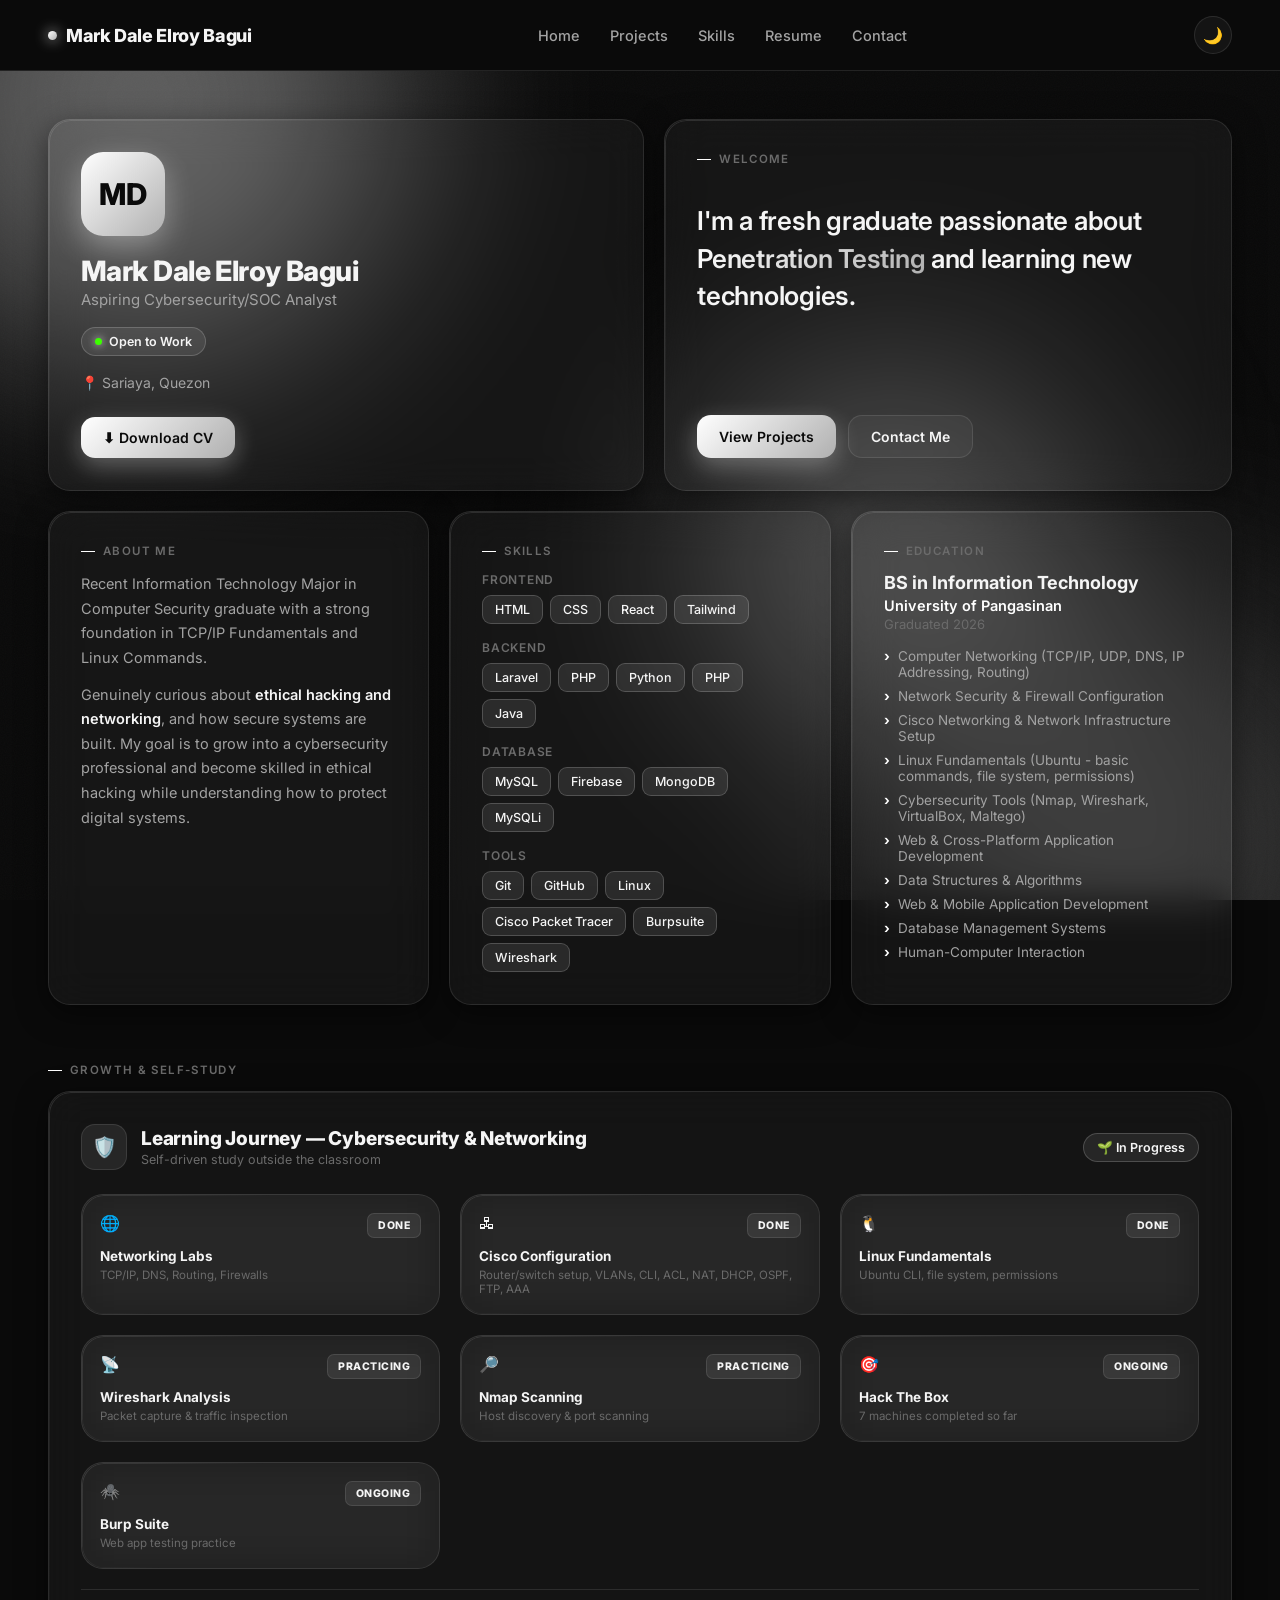
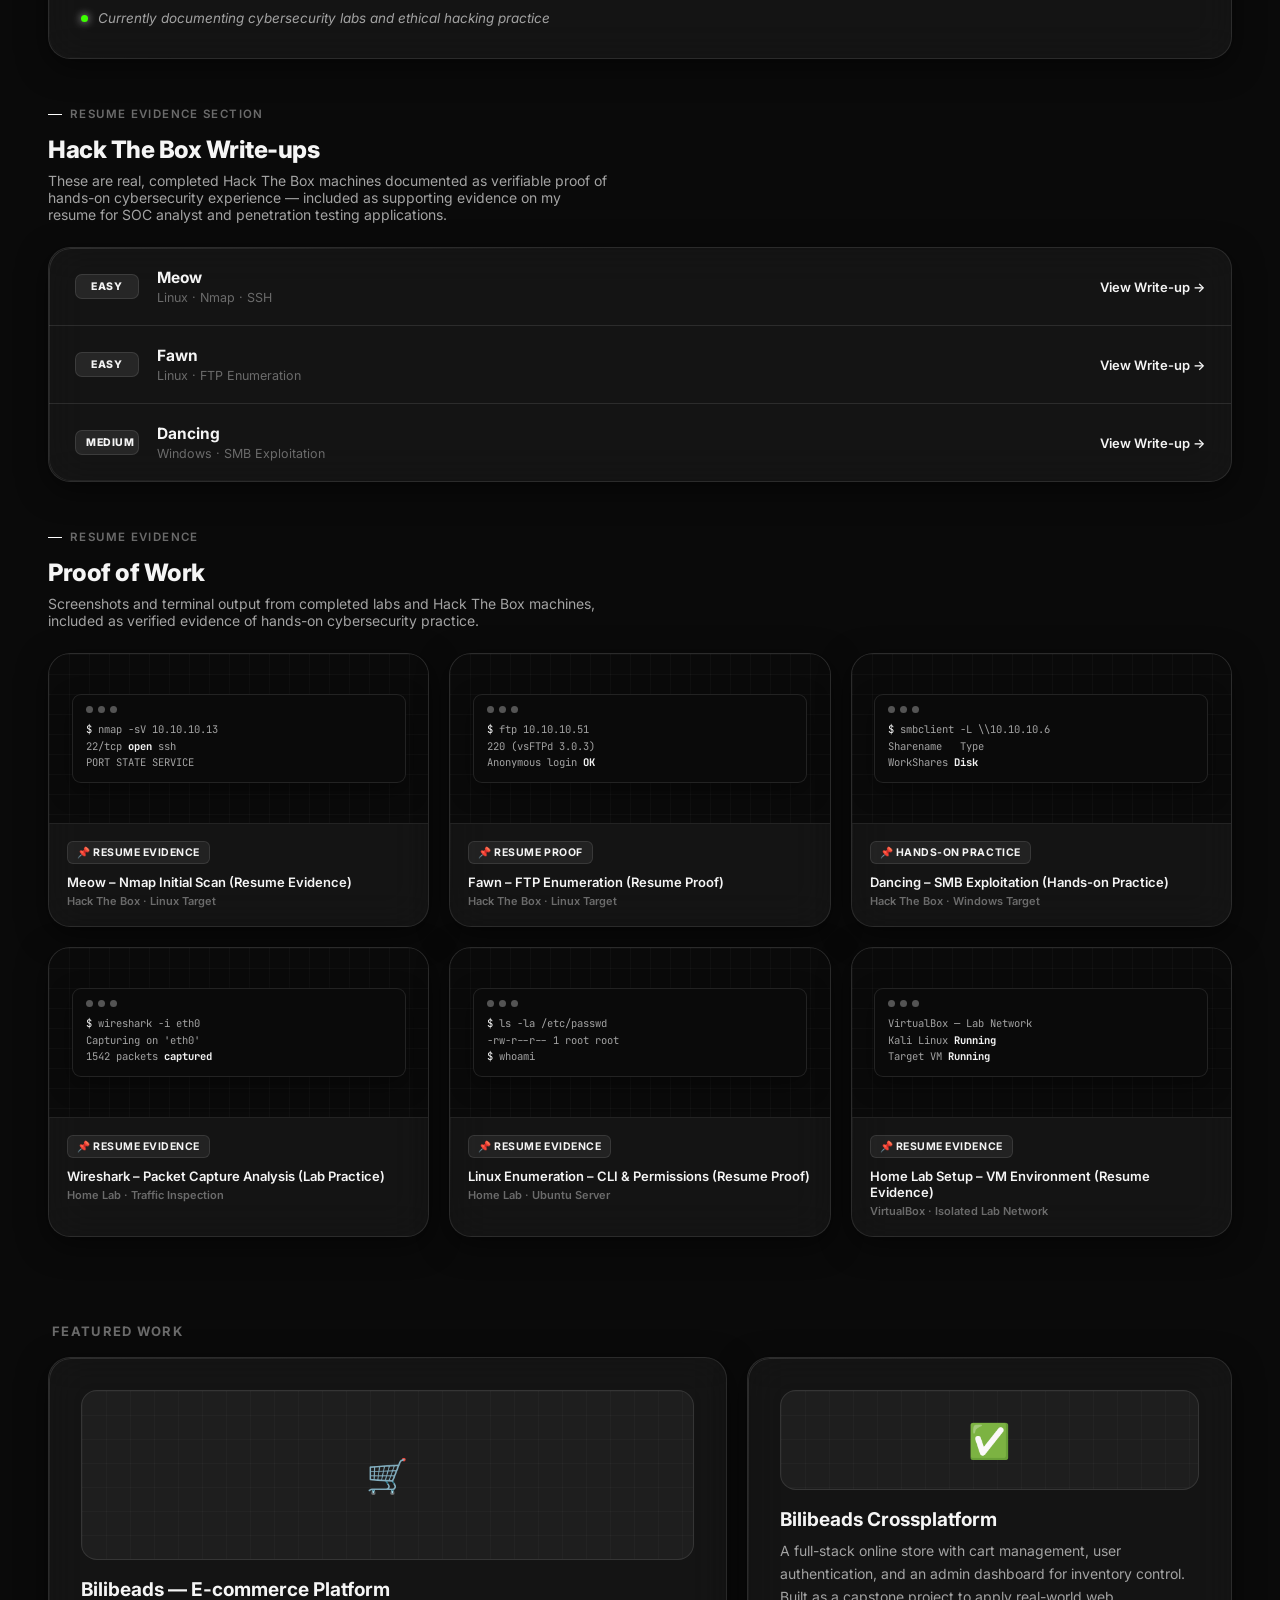
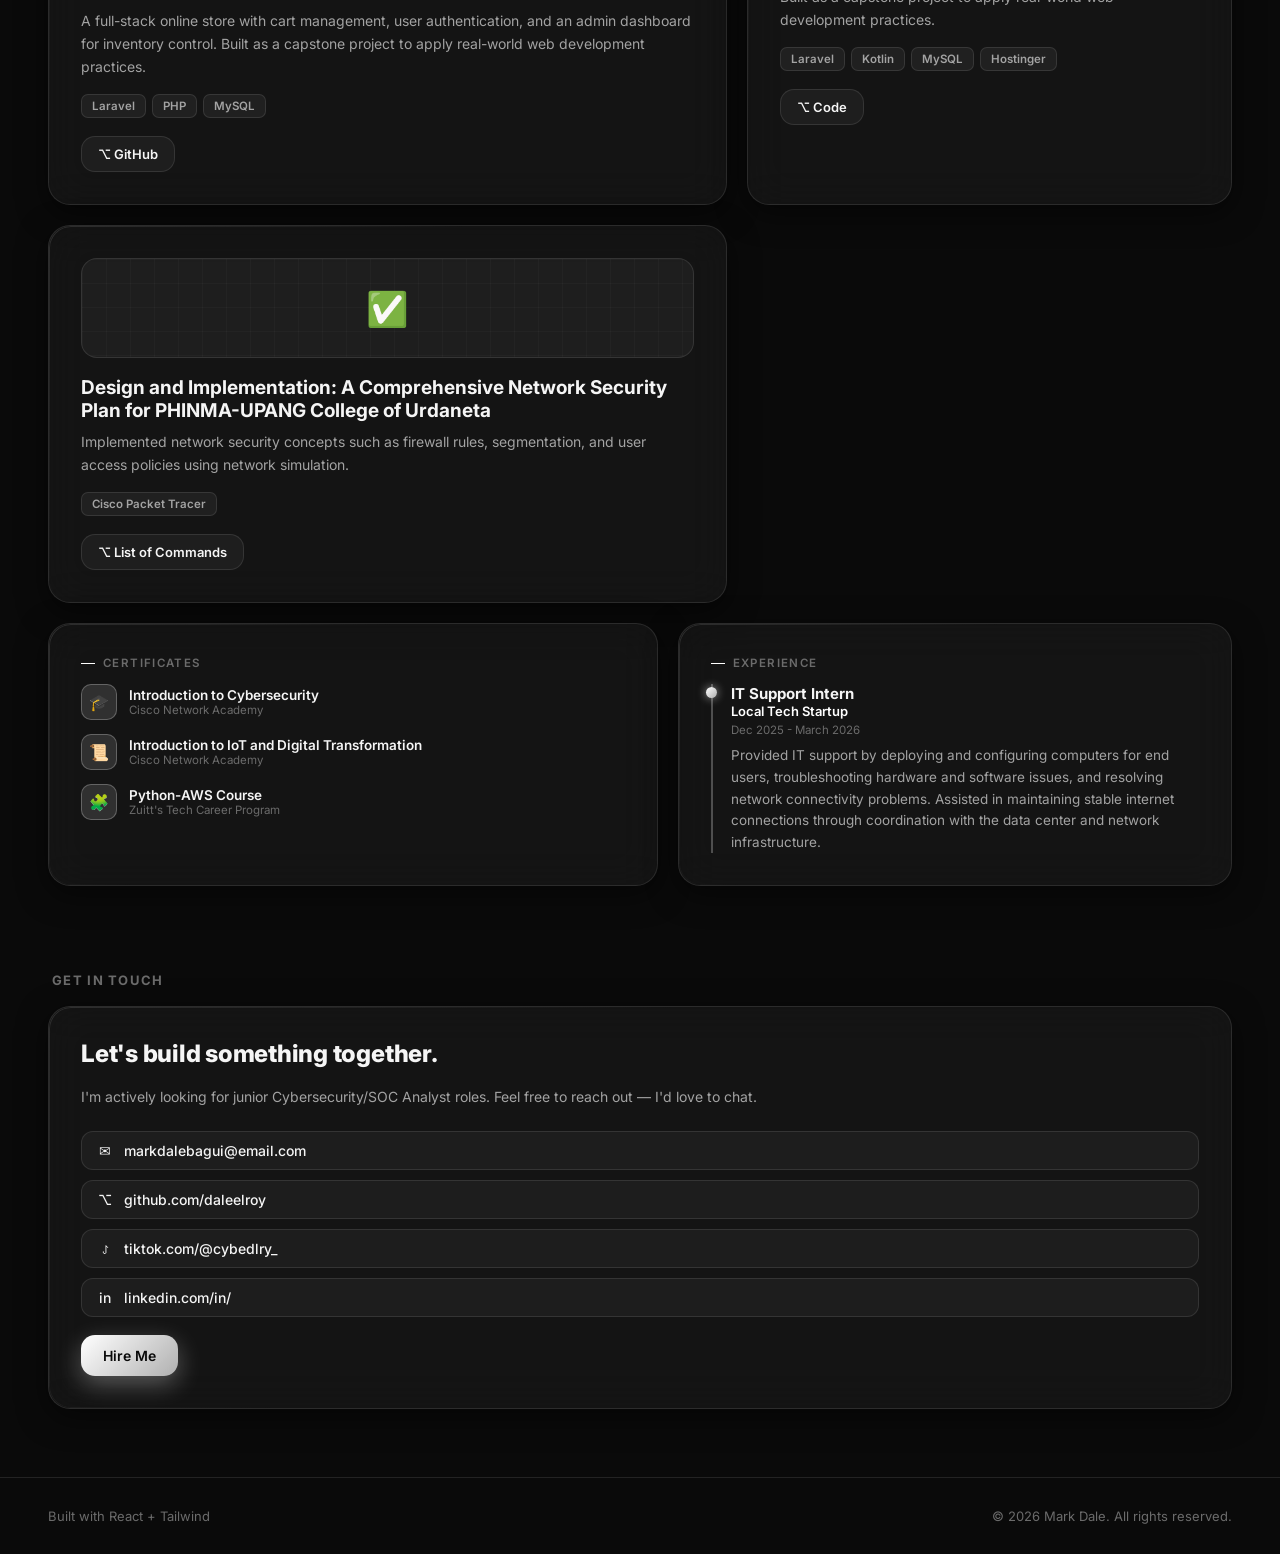
==== commit 845c58e5: "status dot green" ====
--- a/index.html
+++ b/index.html
@@ -165,7 +165,7 @@
     padding:6px 13px; border-radius:30px; font-size:12.5px; font-weight:600;
     background:rgba(255,255,255,.08); color:var(--text); border:1px solid rgba(255,255,255,.18);
   }
-  .status-dot{width:7px;height:7px; border-radius:50%; background:#F5F5F5; box-shadow:0 0 8px rgba(255,255,255,.8); animation:pulse 1.8s infinite;}
+  .status-dot{width:7px;height:7px; border-radius:50%; background:#3cff00; box-shadow:0 0 8px rgba(255,255,255,.8); animation:pulse 1.8s infinite;}
   @keyframes pulse{0%,100%{opacity:1;}50%{opacity:.4;}}
   .location-row{display:flex; align-items:center; gap:7px; color:var(--text-dim); font-size:14px;}
   .btn{
@@ -446,7 +446,7 @@
         <div class="eyebrow">Skills</div>
         <div class="skill-group">
           <div class="skill-label">Frontend</div>
-          <div class="pills"><span class="pill">HTML</span><span class="pill">CSS</span><span class="pill">JavaScript</span></div>
+          <div class="pills"><span class="pill">HTML</span><span class="pill">CSS</span><span class="pill">React</span><span class="pill">Tailwind</span></div>
         </div>
         <div class="skill-group">
           <div class="skill-label">Backend</div>
@@ -551,7 +551,7 @@
     <p class="section-sub">These are real, completed Hack The Box machines documented as verifiable proof of hands-on cybersecurity experience — included as supporting evidence on my resume for SOC analyst and penetration testing applications.</p>
 
     <div class="card htb-card reveal">
-      <a href="writeups/meow.html" class="htb-row">
+      <a href="#" class="htb-row">
         <span class="diff-badge diff-easy">EASY</span>
         <div class="htb-info">
           <div class="htb-name">Meow</div>
@@ -559,7 +559,7 @@
         </div>
         <span class="htb-arrow">View Write-up →</span>
       </a>
-      <a href="writeups/fawn.html" class="htb-row">
+      <a href="#" class="htb-row">
         <span class="diff-badge diff-easy">EASY</span>
         <div class="htb-info">
           <div class="htb-name">Fawn</div>
@@ -779,6 +779,7 @@
       <div class="contact-links">
         <a href="mailto:markdalebagui@email.com" class="contact-link"><span class="contact-icon">✉</span> markdalebagui@email.com</a>
         <a href="#" class="contact-link"><span class="contact-icon">⌥</span> github.com/daleelroy</a>
+         <a href="#" class="contact-link"><span class="contact-icon">ꚠ</span> tiktok.com/@cybedlry_</a>
         <a href="#" class="contact-link"><span class="contact-icon">in</span> linkedin.com/in/</a>
       </div>
       <a href="mailto:markdalebagui@email.com" class="btn btn-primary" style="width:fit-content;">Hire Me</a>
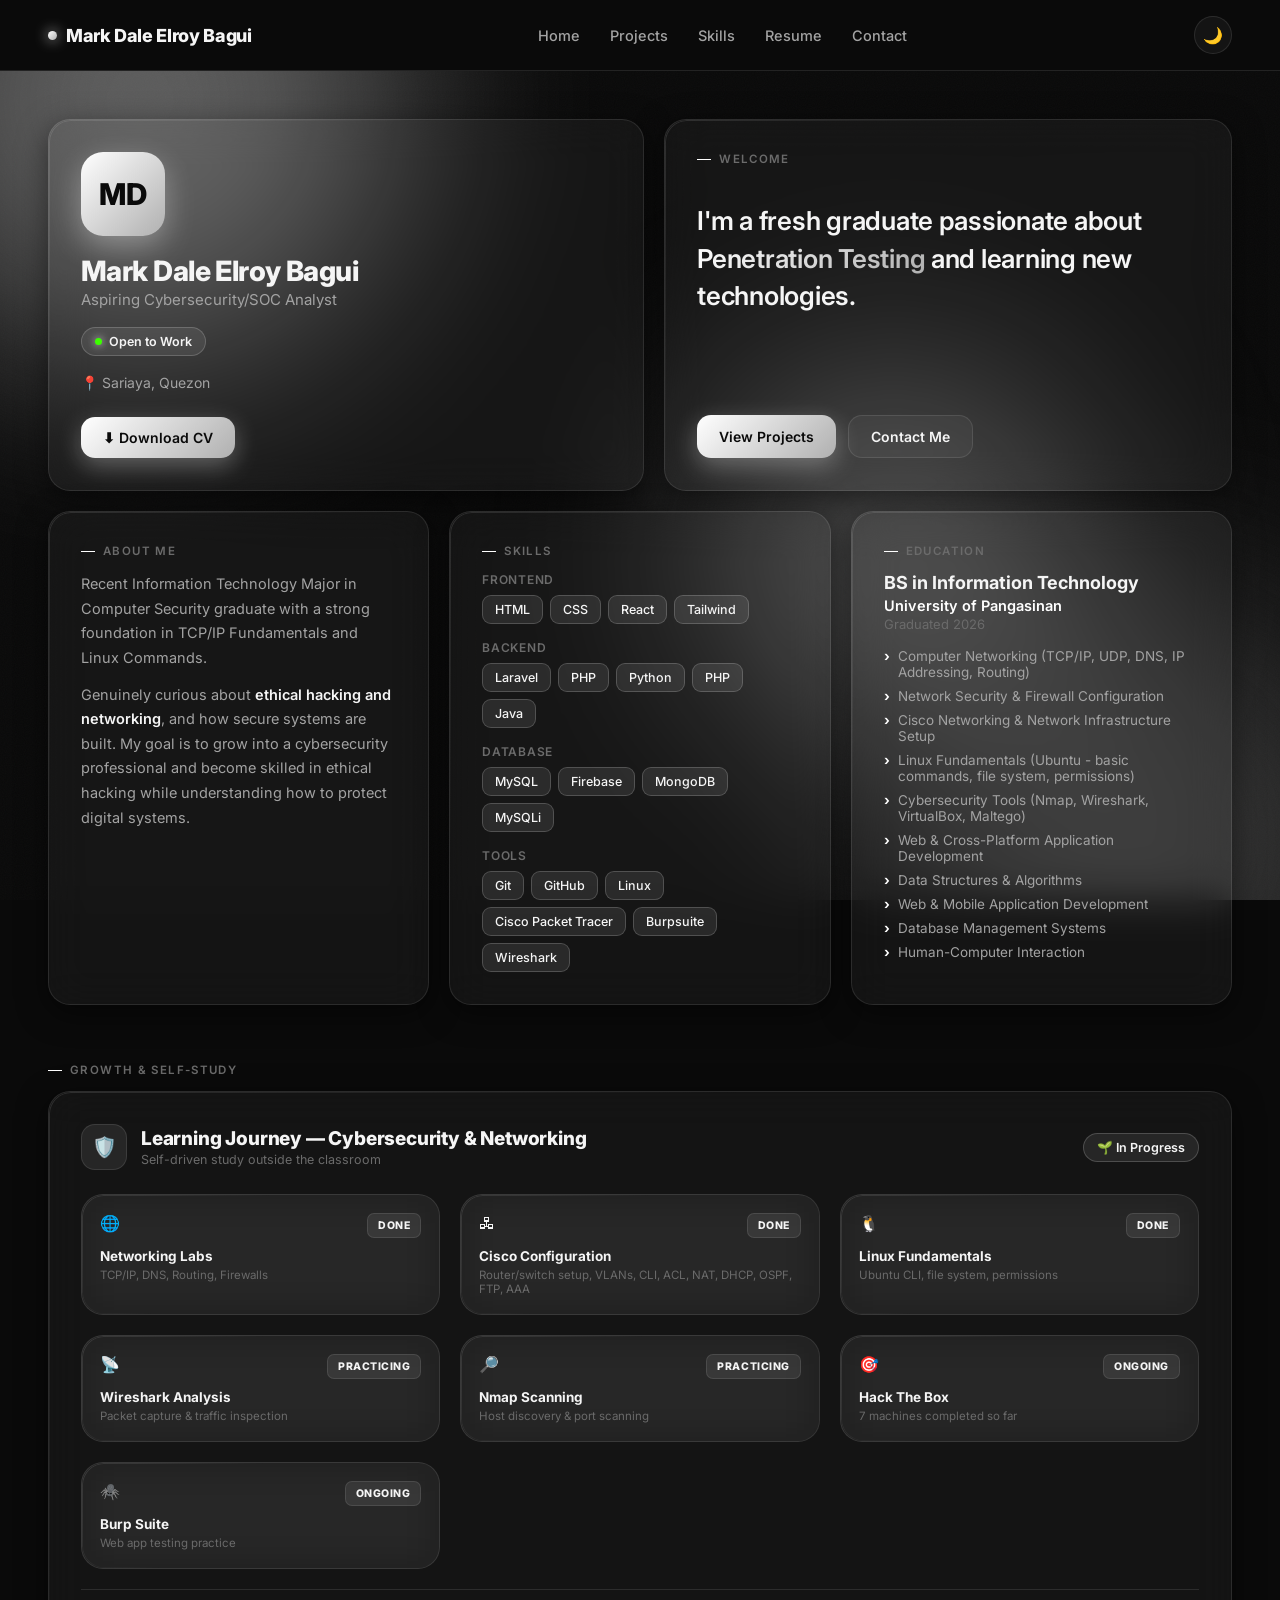
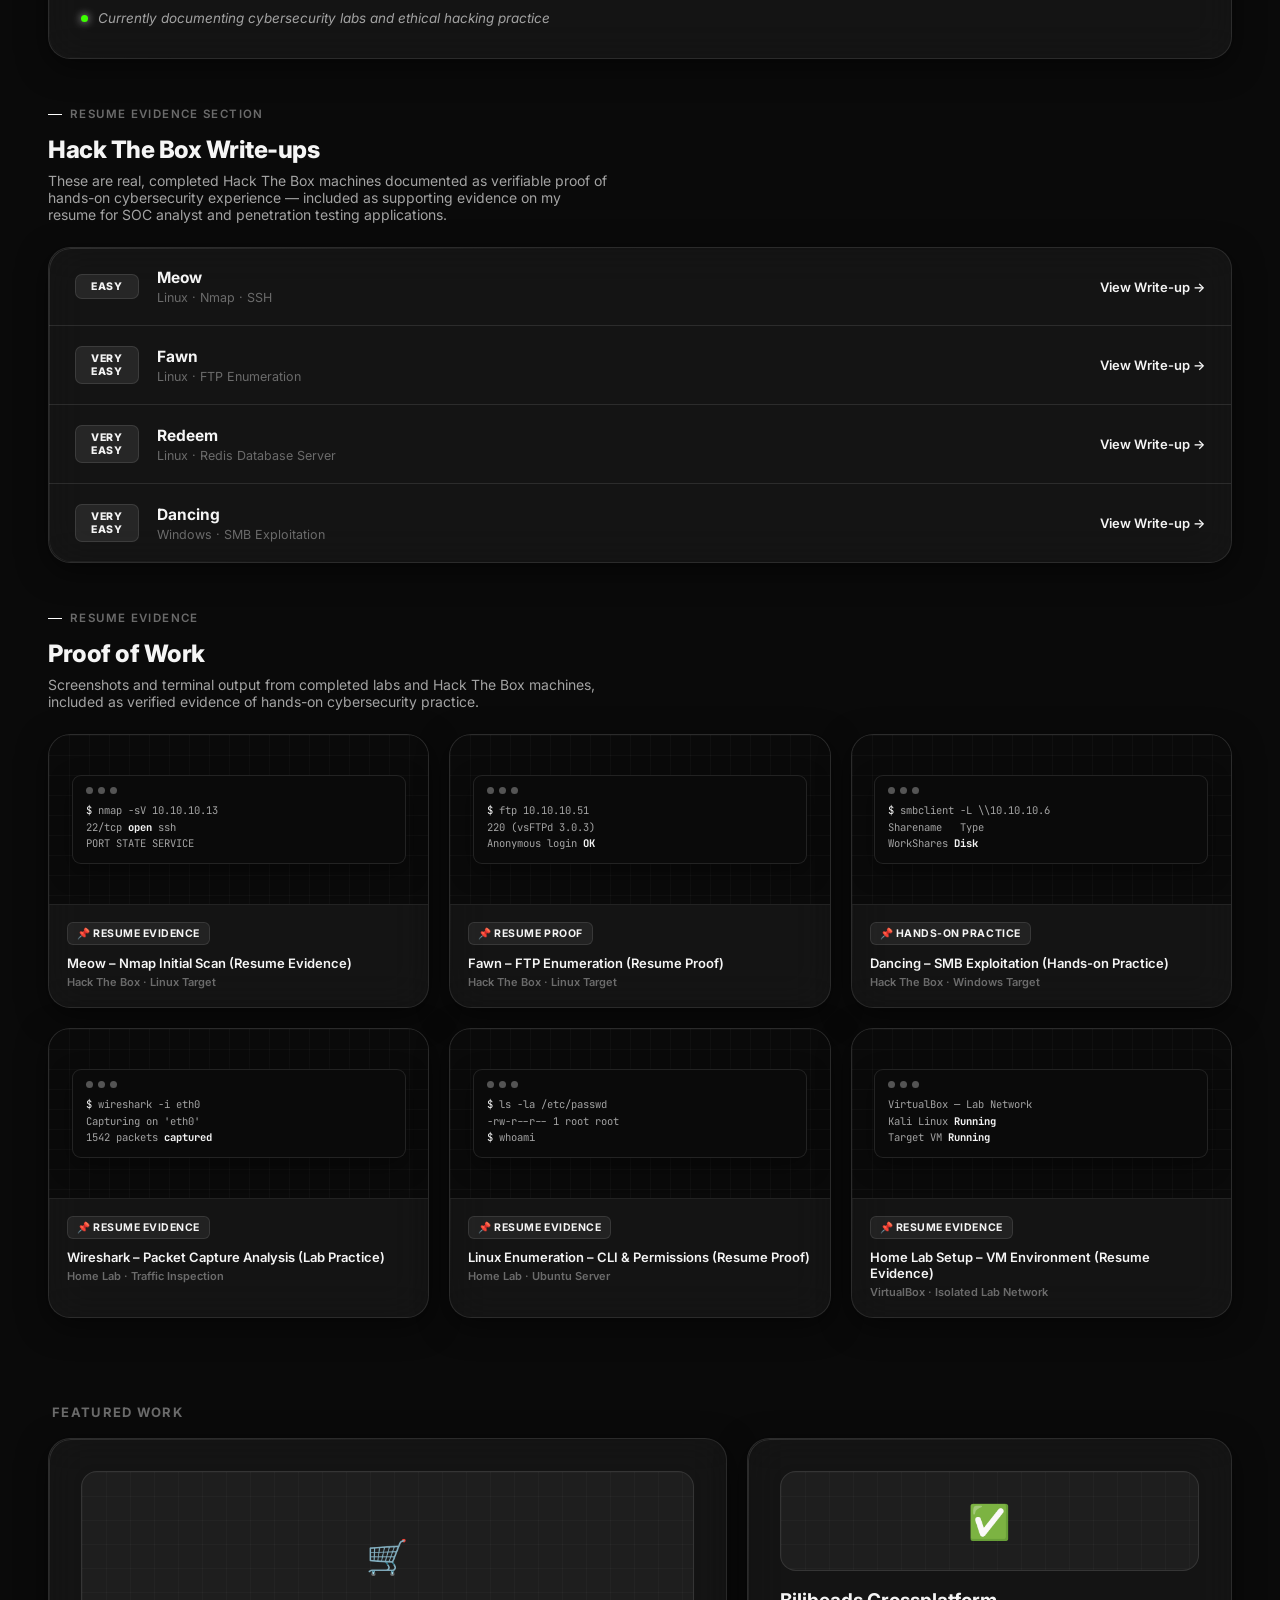
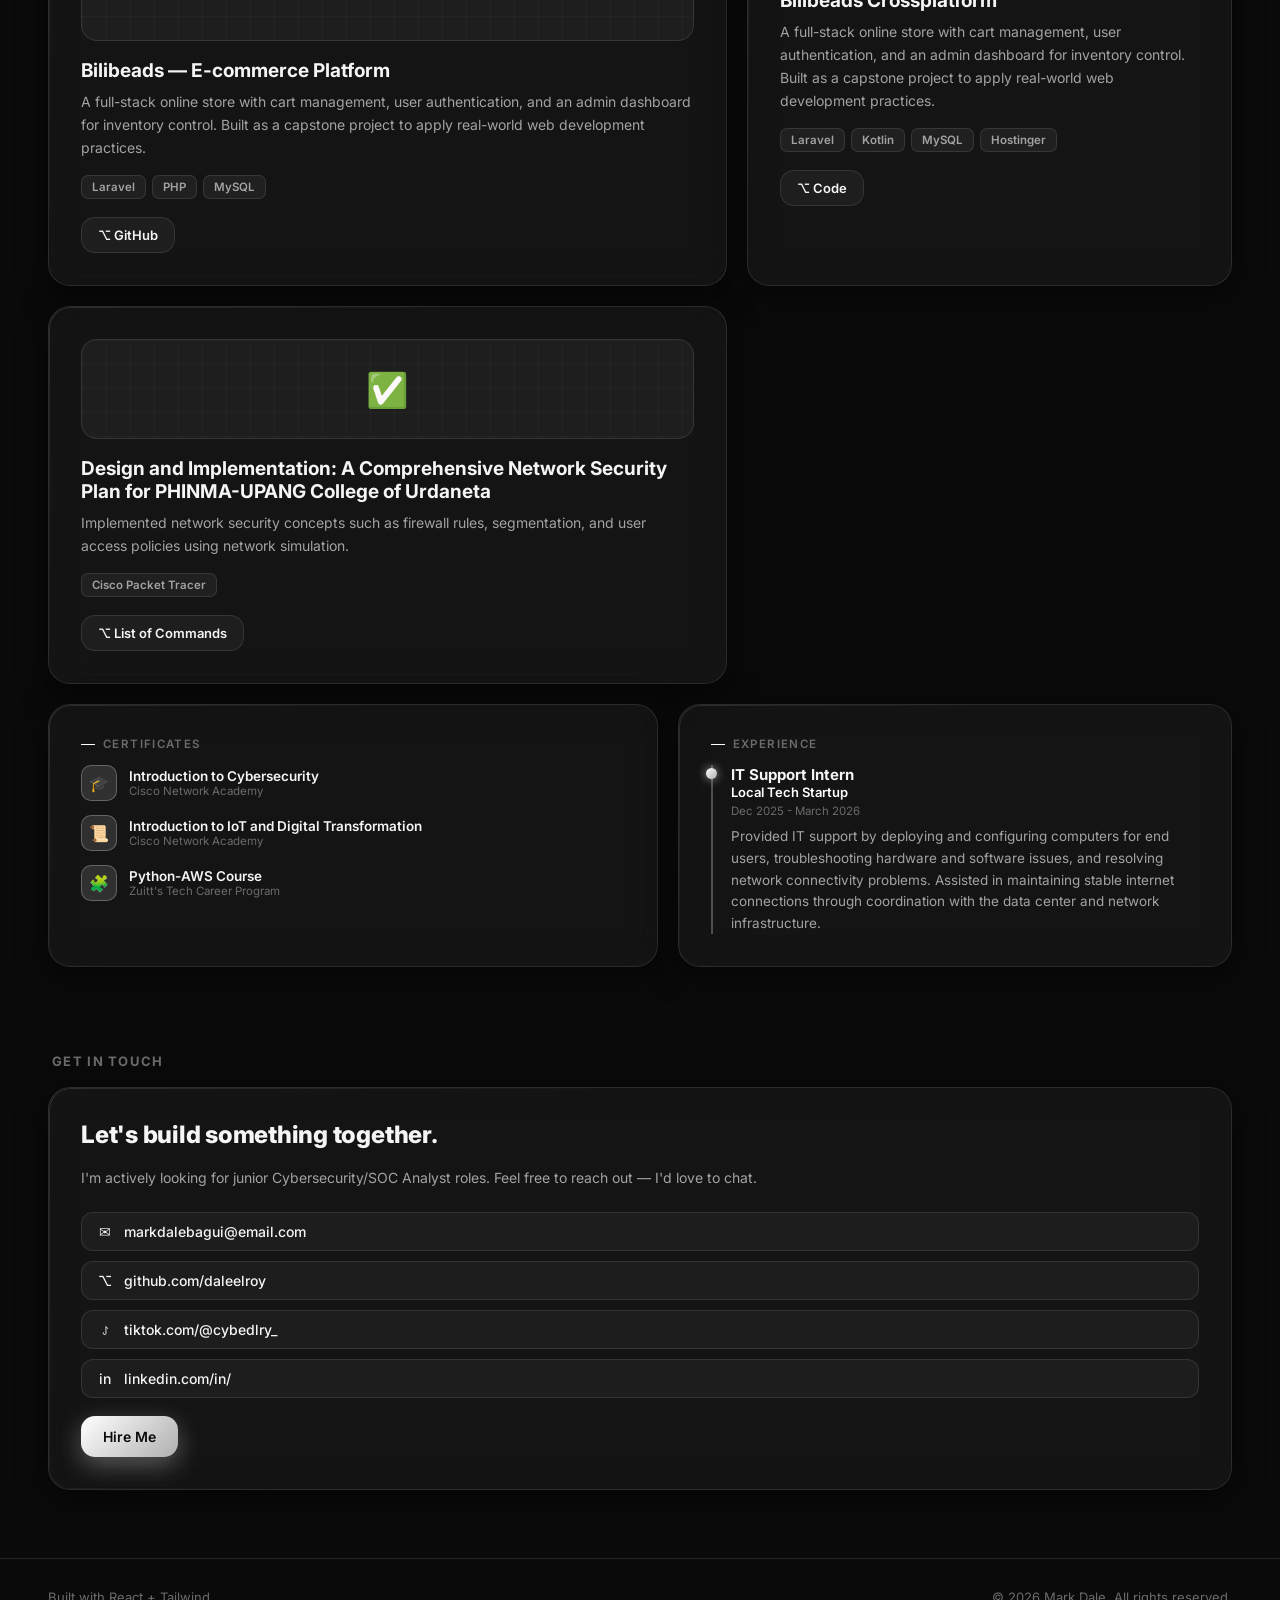
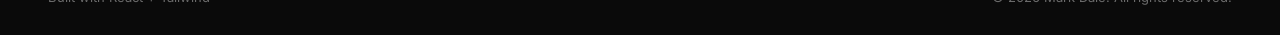
==== commit d2ddc360: "add fawn starting_point" ====
--- a/index.html
+++ b/index.html
@@ -559,16 +559,25 @@
         </div>
         <span class="htb-arrow">View Write-up →</span>
       </a>
-      <a href="#" class="htb-row">
-        <span class="diff-badge diff-easy">EASY</span>
+      <a href="htb/very_easy/fawn.html" class="htb-row">
+        <span class="diff-badge diff-easy">VERY EASY</span>
         <div class="htb-info">
           <div class="htb-name">Fawn</div>
           <div class="htb-tags"><span>Linux</span> · <span>FTP Enumeration</span></div>
         </div>
         <span class="htb-arrow">View Write-up →</span>
       </a>
+
+      <a href="htb/very_easy/redeem.html" class="htb-row">
+        <span class="diff-badge diff-easy">VERY EASY</span>
+        <div class="htb-info">
+          <div class="htb-name">Redeem</div>
+          <div class="htb-tags"><span>Linux</span> · <span>Redis Database Server</span></div>
+        </div>
+        <span class="htb-arrow">View Write-up →</span>
+      </a>
       <a href="htb/medium/dancing.html" class="htb-row">
-        <span class="diff-badge diff-medium">MEDIUM</span>
+        <span class="diff-badge diff-medium">VERY EASY</span>
         <div class="htb-info">
           <div class="htb-name">Dancing</div>
           <div class="htb-tags"><span>Windows</span> · <span>SMB Exploitation</span></div>
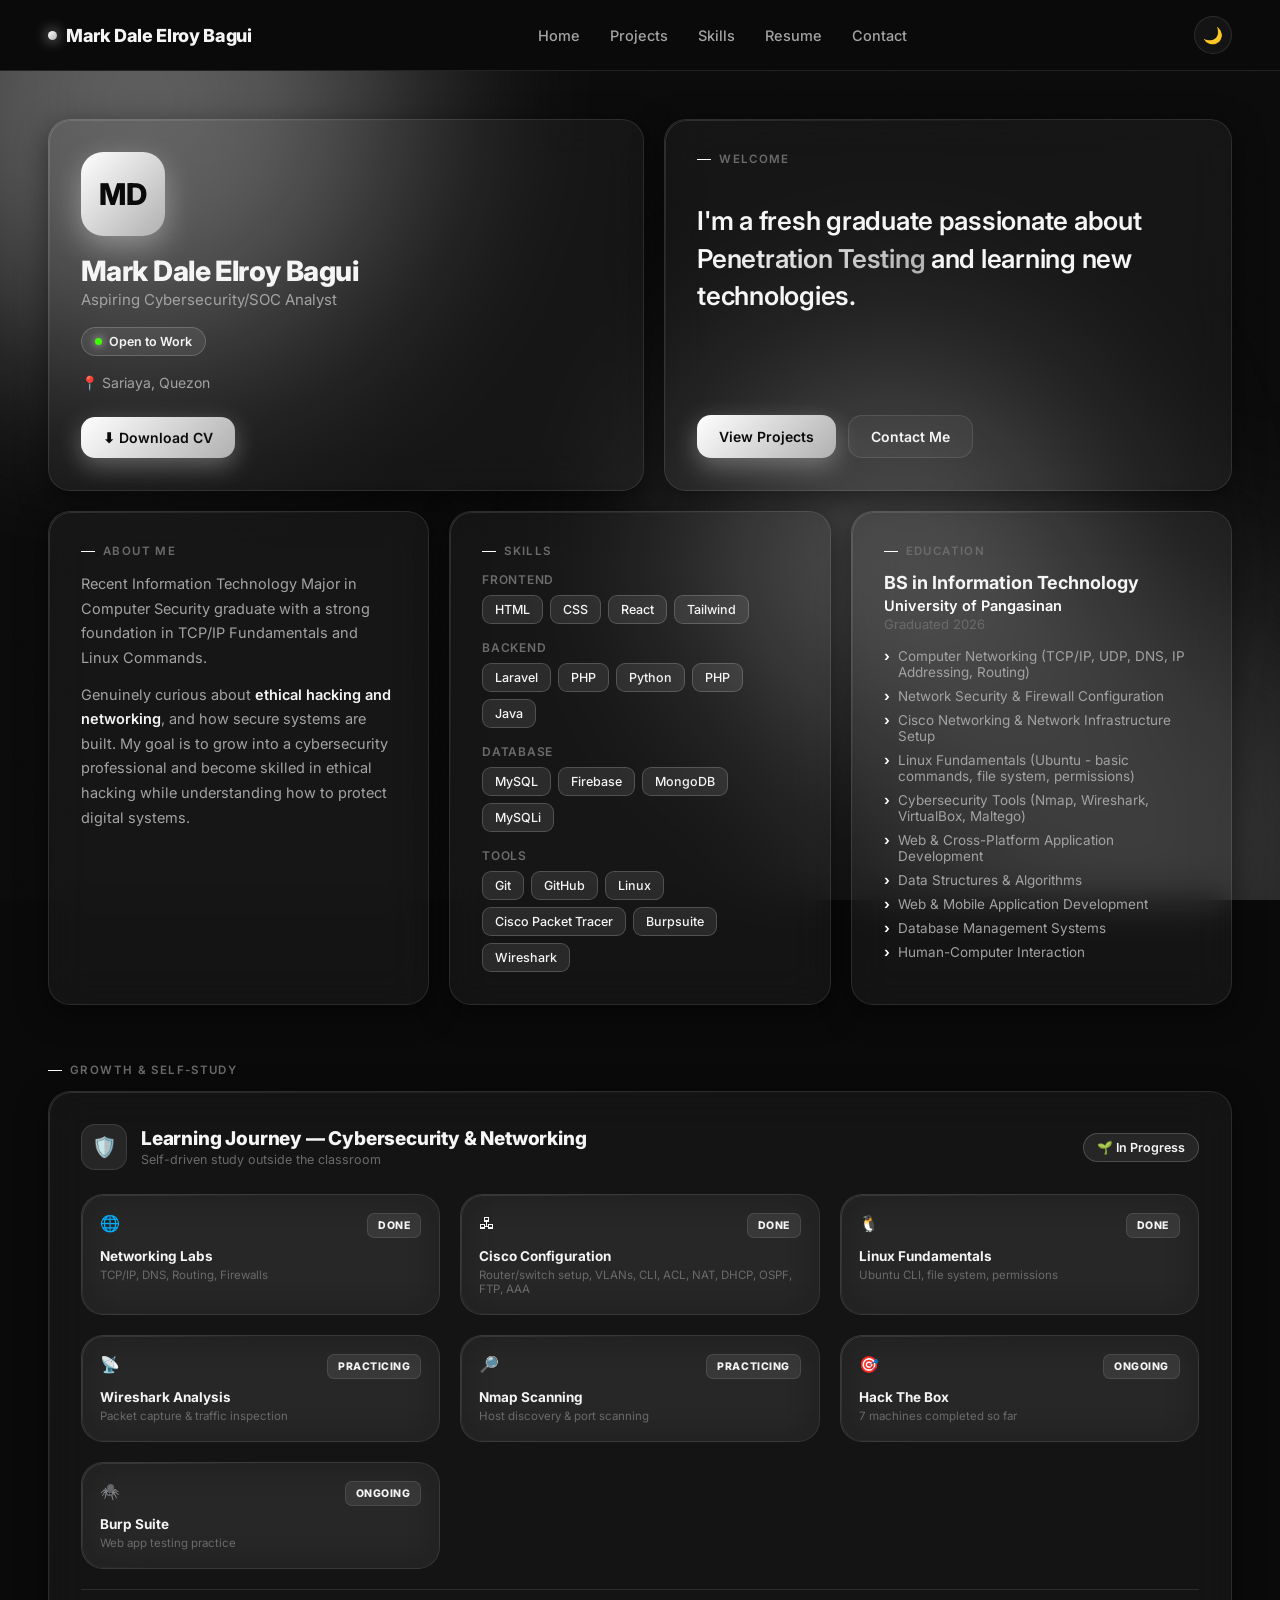
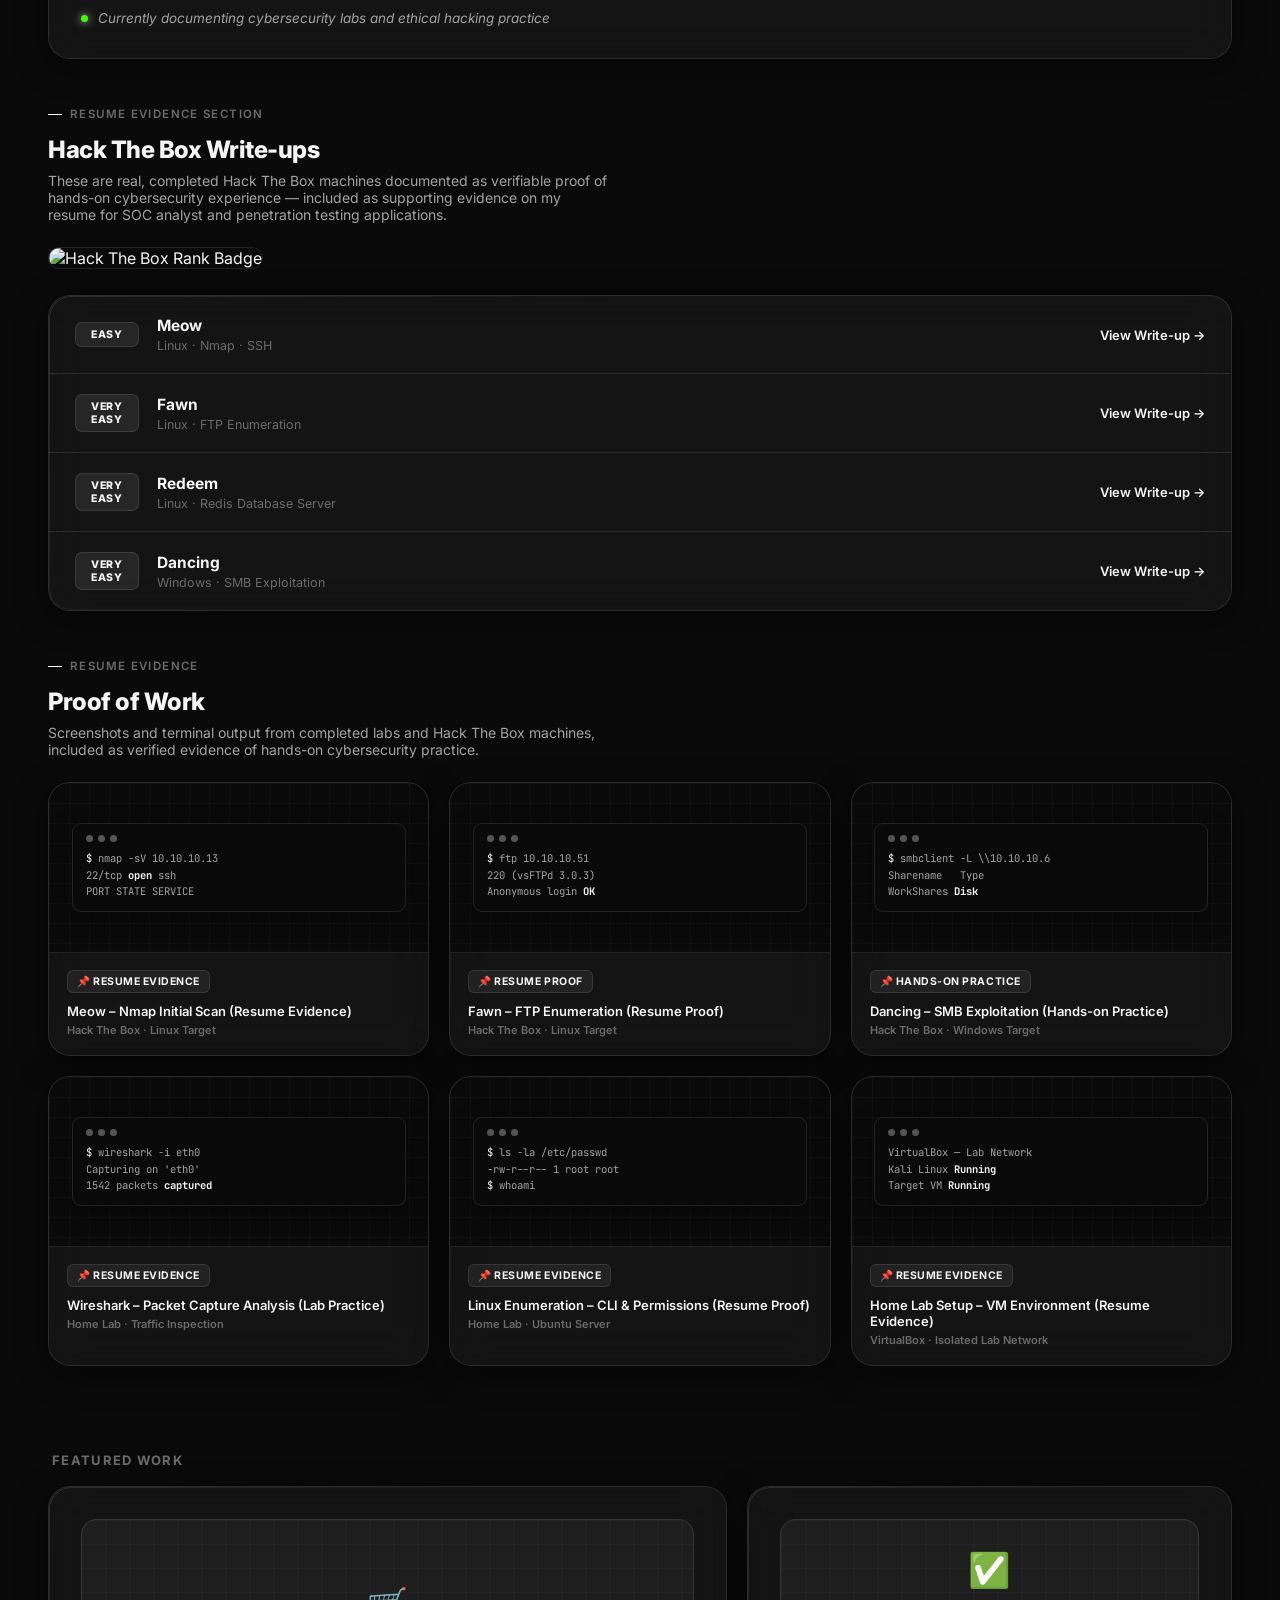
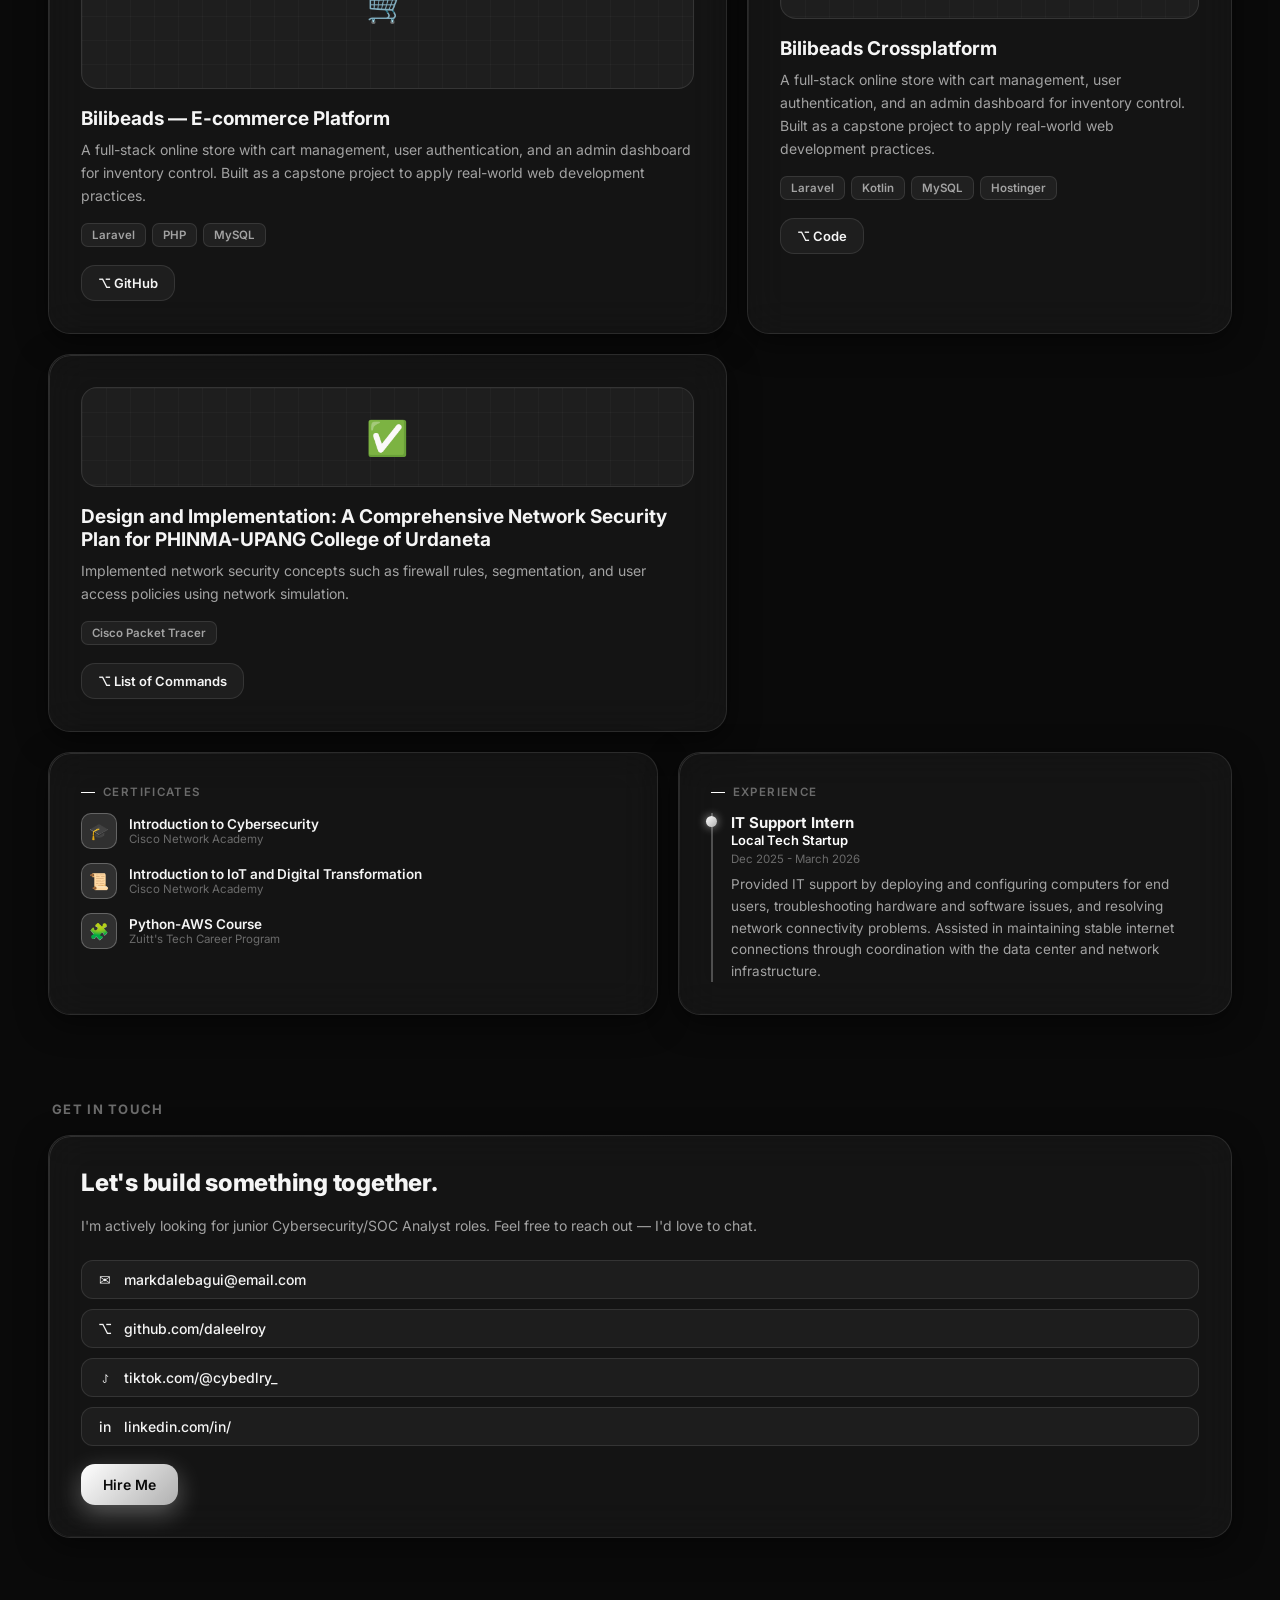
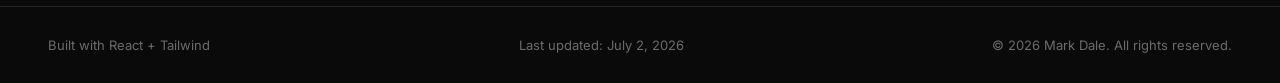
==== commit 2fb7876b: "Add hack the box badge" ====
--- a/index.html
+++ b/index.html
@@ -549,7 +549,11 @@
     <div class="section-label">Resume Evidence Section</div>
     <h2 class="section-heading">Hack The Box Write-ups</h2>
     <p class="section-sub">These are real, completed Hack The Box machines documented as verifiable proof of hands-on cybersecurity experience — included as supporting evidence on my resume for SOC analyst and penetration testing applications.</p>
-
+    <div style="margin:18px 0 26px;">
+  <img src="https://www.hackthebox.com/badge/image/3430497" 
+       alt="Hack The Box Rank Badge" 
+       style="max-width:300px; border-radius:12px; border:1px solid var(--card-border);">
+</div>
     <div class="card htb-card reveal">
       <a href="#" class="htb-row">
         <span class="diff-badge diff-easy">EASY</span>
@@ -576,7 +580,7 @@
         </div>
         <span class="htb-arrow">View Write-up →</span>
       </a>
-      <a href="htb/medium/dancing.html" class="htb-row">
+      <a href="htb/very_easy/dancing.html" class="htb-row">
         <span class="diff-badge diff-medium">VERY EASY</span>
         <div class="htb-info">
           <div class="htb-name">Dancing</div>
@@ -800,6 +804,7 @@
 <footer>
   <div class="wrap" style="display:flex; align-items:center; justify-content:space-between; width:100%; flex-wrap:wrap; gap:10px;">
     <div class="footer-text">Built with React + Tailwind</div>
+    <div class="footer-text">Last updated: July 2, 2026</div>
     <div class="footer-text">© 2026 Mark Dale. All rights reserved.</div>
   </div>
 </footer>
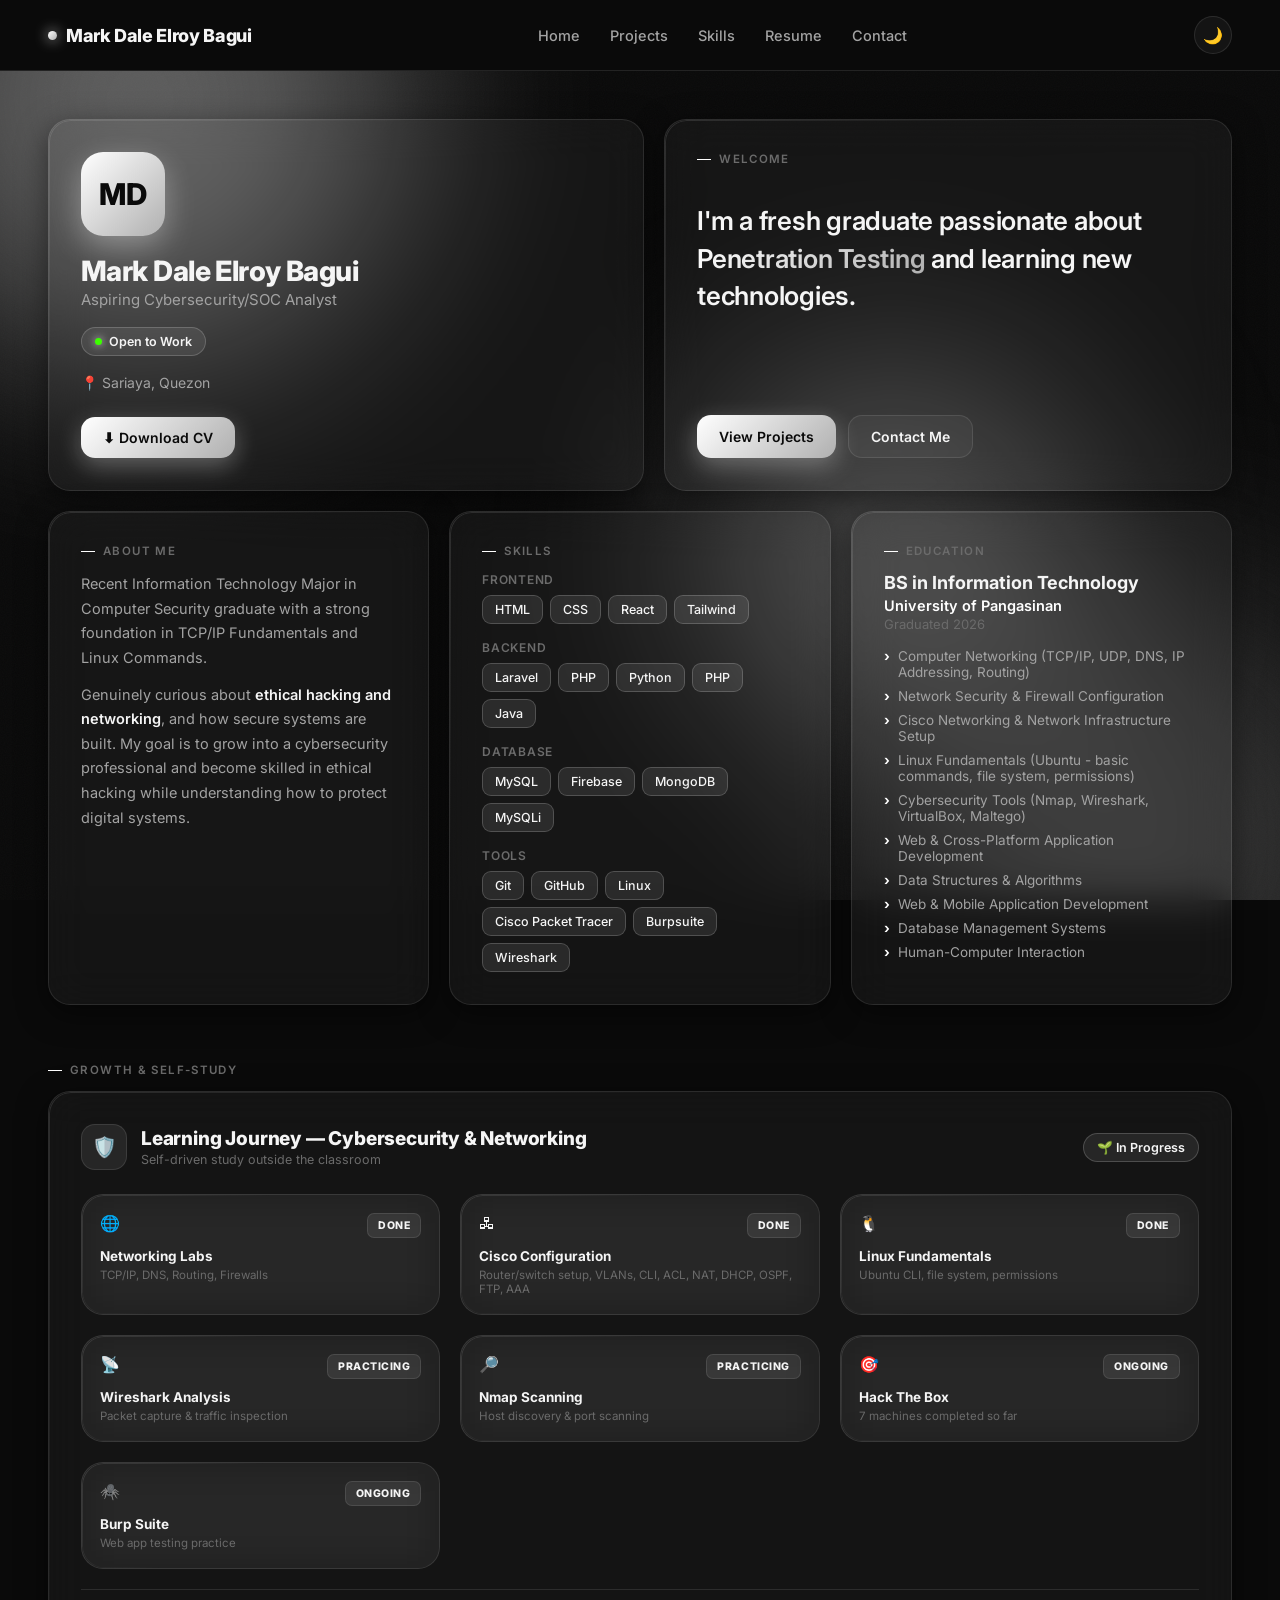
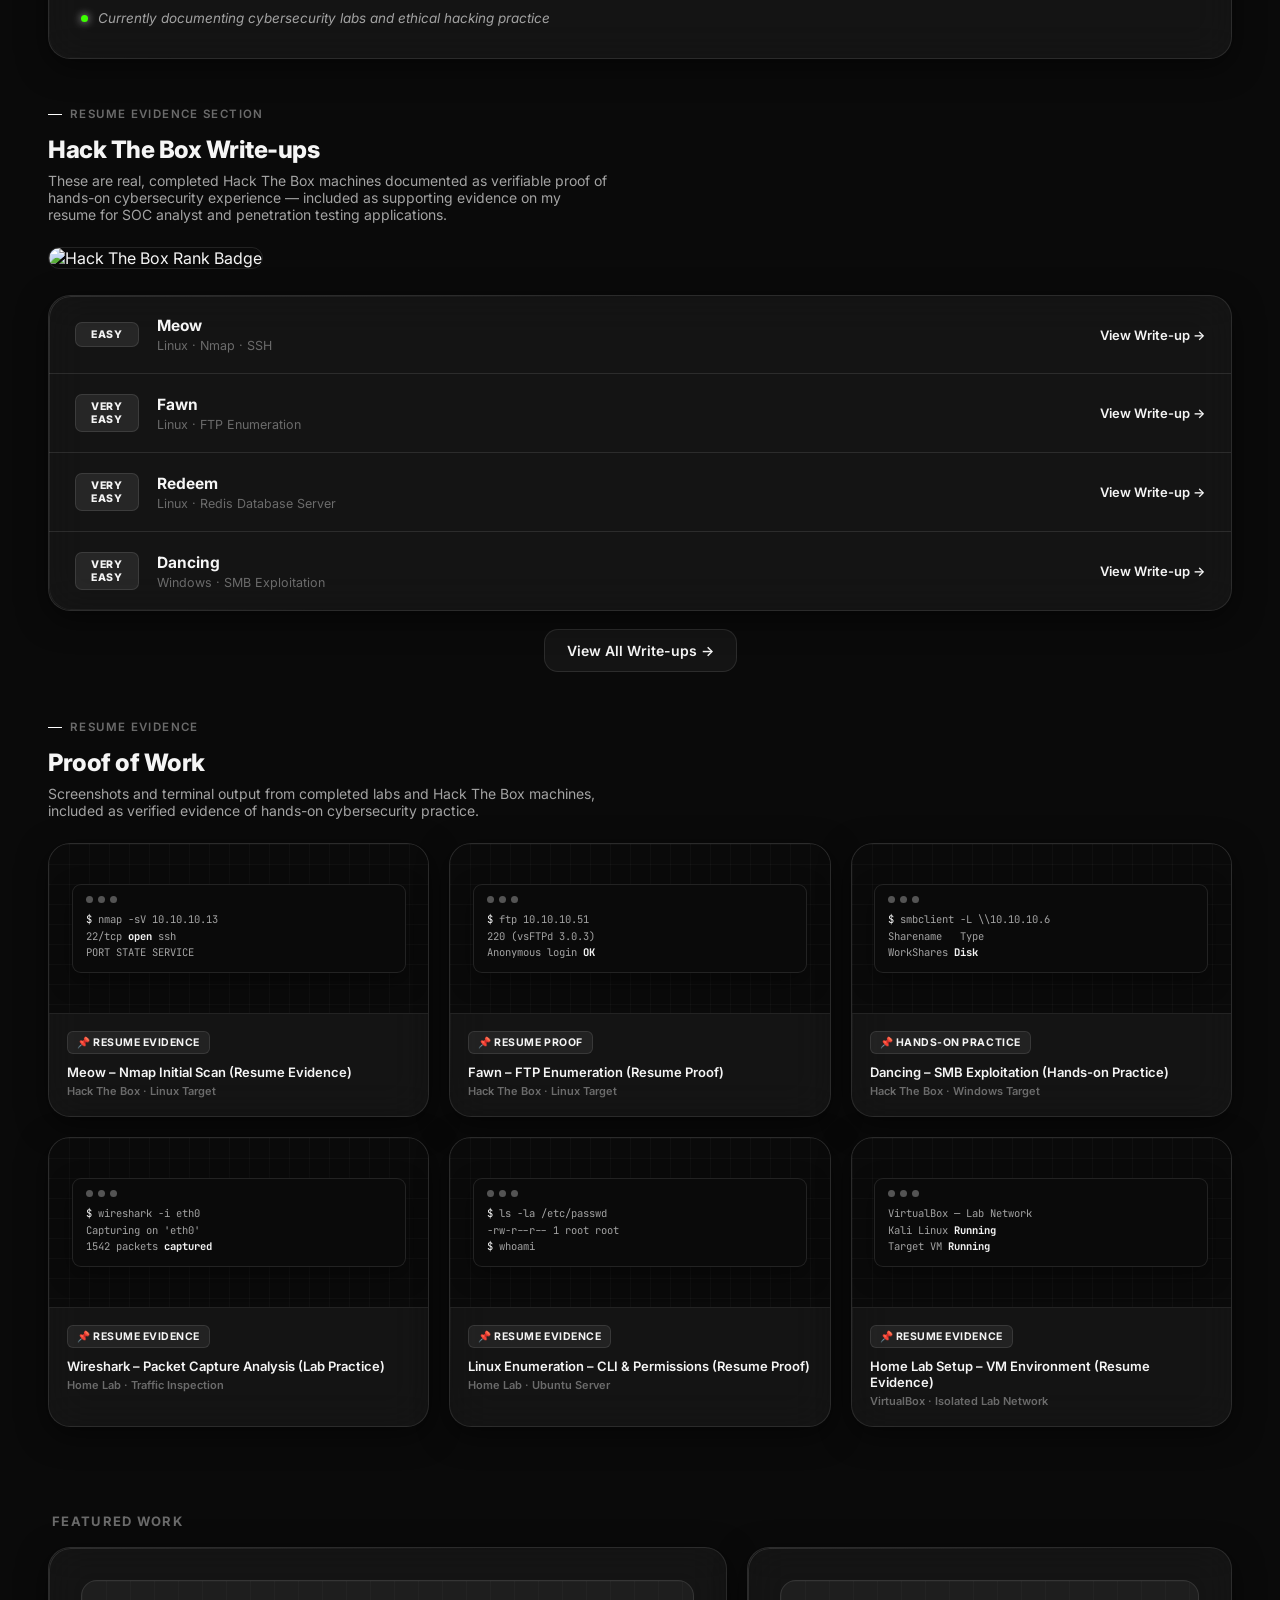
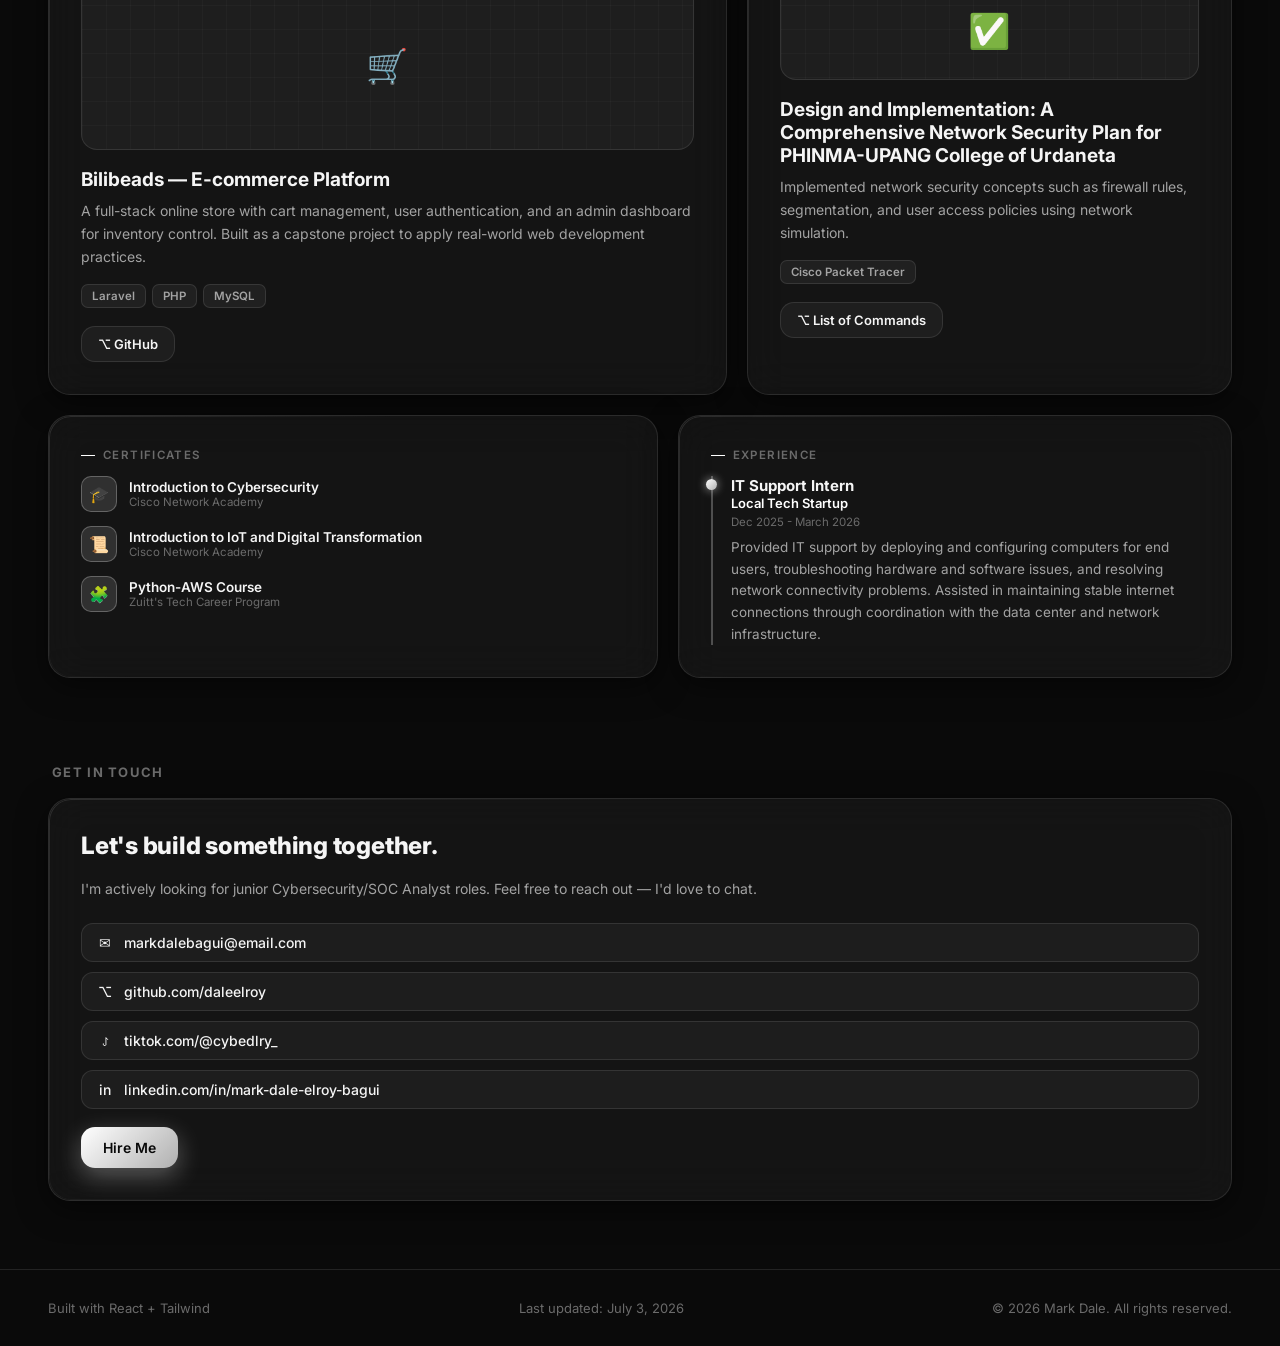
==== commit 484175f2: "update the cv, fix the project and footer" ====
--- a/index.html
+++ b/index.html
@@ -589,6 +589,9 @@
         <span class="htb-arrow">View Write-up →</span>
       </a>
     </div>
+    <div style="display:flex; justify-content:center; margin-top:18px;">
+      <a href="htb/all_writeups.html" class="btn btn-ghost">View All Write-ups →</a>
+    </div>
   </section>
 
   <!-- PROOF OF WORK GALLERY -->
@@ -720,22 +723,6 @@
           <a href="#" class="btn btn-ghost">⌥ GitHub</a>
         </div>
       </div>
-
-      <div class="card reveal" style="transition-delay:.08s">
-        <div class="project-thumb project2-thumb">
-          <div class="project-thumb-grid"></div>
-          <span class="project-thumb-icon">✅</span>
-        </div>
-        <div class="project-name">Bilibeads Crossplatform</div>
-        <div class="project-desc">A full-stack online store with cart management, user authentication, and an admin dashboard for inventory control. Built as a capstone project to apply real-world web development practices.</div>
-        <div class="tech-row">
-          <span class="tech-tag">Laravel</span><span class="tech-tag">Kotlin</span><span class="tech-tag">MySQL</span><span class="tech-tag">Hostinger</span>
-        </div>
-        <div class="link-row">
-          <a href="#" class="btn btn-ghost">⌥ Code</a>
-        </div>
-      </div>
-
       <div class="card reveal" style="transition-delay:.08s">
         <div class="project-thumb project2-thumb">
           <div class="project-thumb-grid"></div>
@@ -791,9 +778,9 @@
       <div class="contact-sub">I'm actively looking for junior Cybersecurity/SOC Analyst roles. Feel free to reach out — I'd love to chat.</div>
       <div class="contact-links">
         <a href="mailto:markdalebagui@email.com" class="contact-link"><span class="contact-icon">✉</span> markdalebagui@email.com</a>
-        <a href="#" class="contact-link"><span class="contact-icon">⌥</span> github.com/daleelroy</a>
-         <a href="#" class="contact-link"><span class="contact-icon">ꚠ</span> tiktok.com/@cybedlry_</a>
-        <a href="#" class="contact-link"><span class="contact-icon">in</span> linkedin.com/in/</a>
+        <a href="https://github.com/DaleElroy" class="contact-link"><span class="contact-icon">⌥</span> github.com/daleelroy</a>
+         <a href="https://www.tiktok.com/@cybedlry_" class="contact-link"><span class="contact-icon">ꚠ</span> tiktok.com/@cybedlry_</a>
+        <a href="https://www.linkedin.com/in/mark-dale-elroy-bagui" class="contact-link"><span class="contact-icon">in</span> linkedin.com/in/mark-dale-elroy-bagui</a>
       </div>
       <a href="mailto:markdalebagui@email.com" class="btn btn-primary" style="width:fit-content;">Hire Me</a>
     </div>
@@ -804,7 +791,7 @@
 <footer>
   <div class="wrap" style="display:flex; align-items:center; justify-content:space-between; width:100%; flex-wrap:wrap; gap:10px;">
     <div class="footer-text">Built with React + Tailwind</div>
-    <div class="footer-text">Last updated: July 2, 2026</div>
+    <div class="footer-text">Last updated: July 3, 2026</div>
     <div class="footer-text">© 2026 Mark Dale. All rights reserved.</div>
   </div>
 </footer>
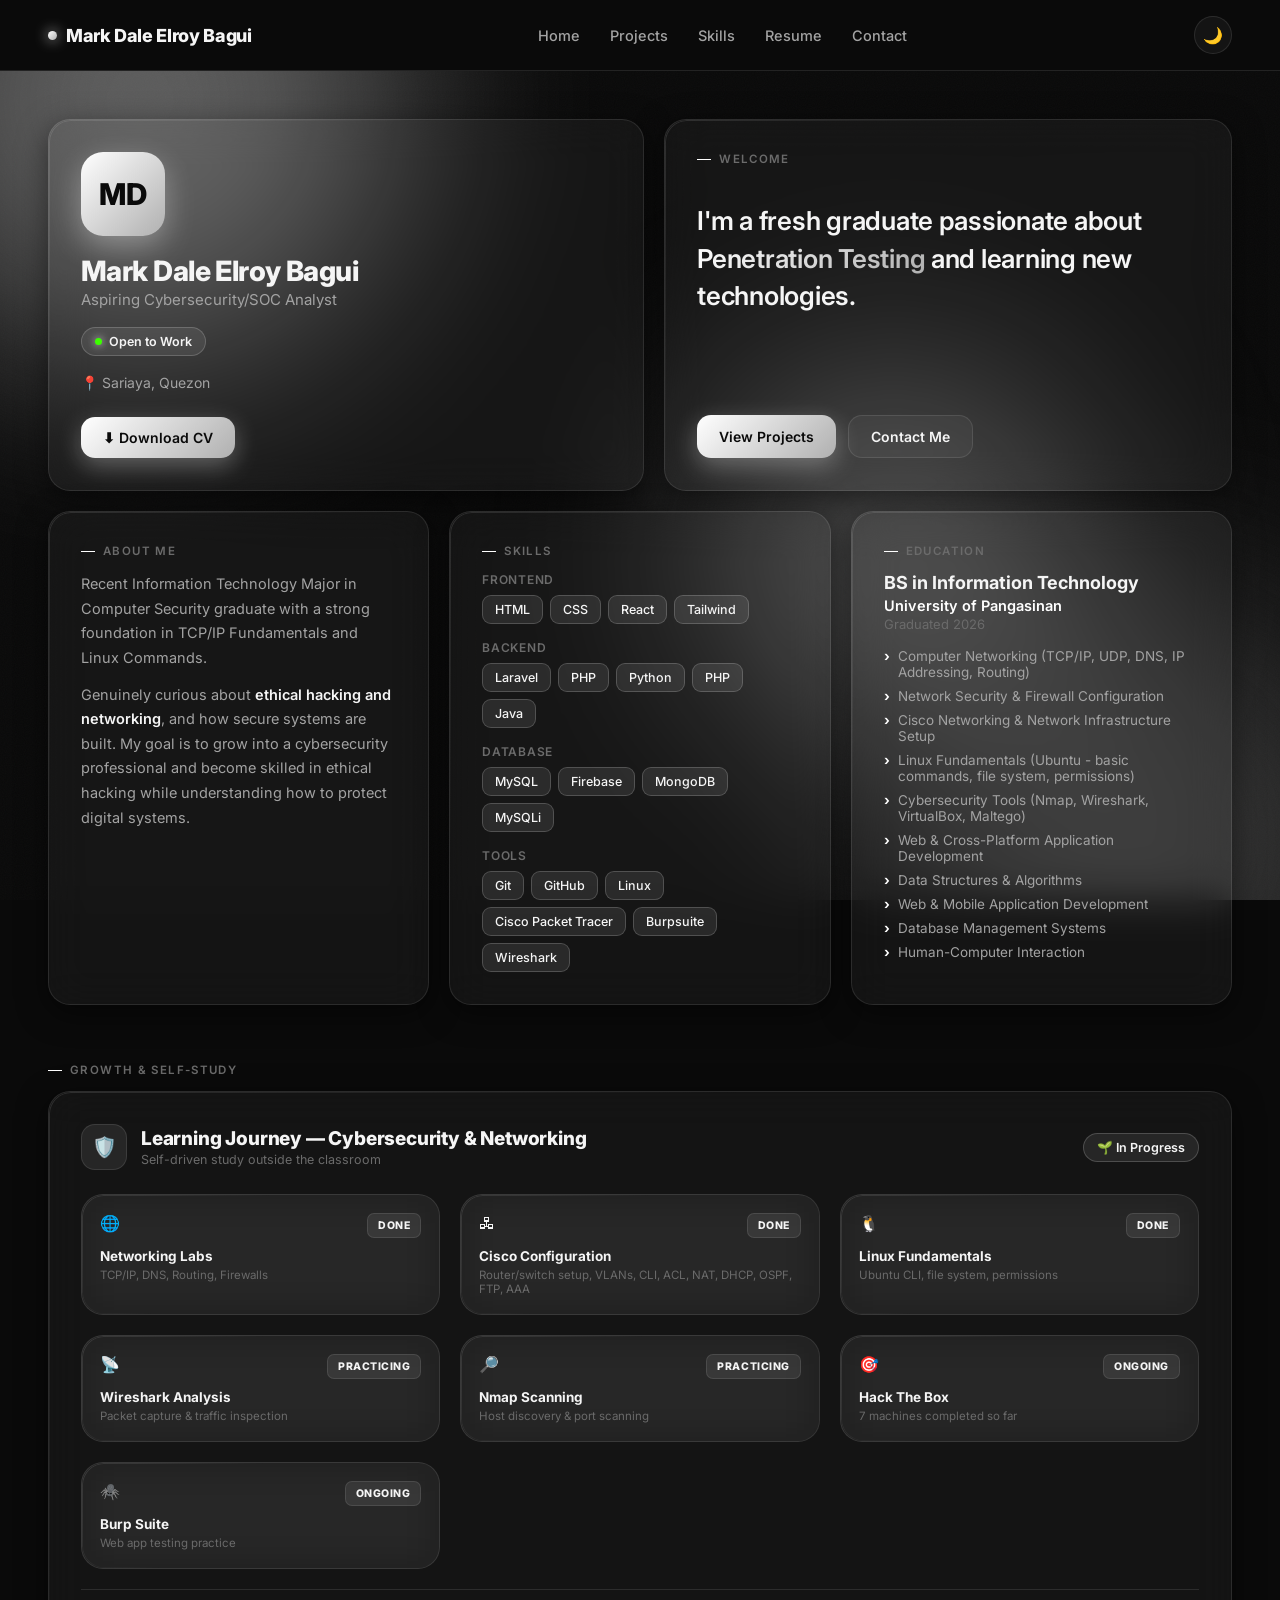
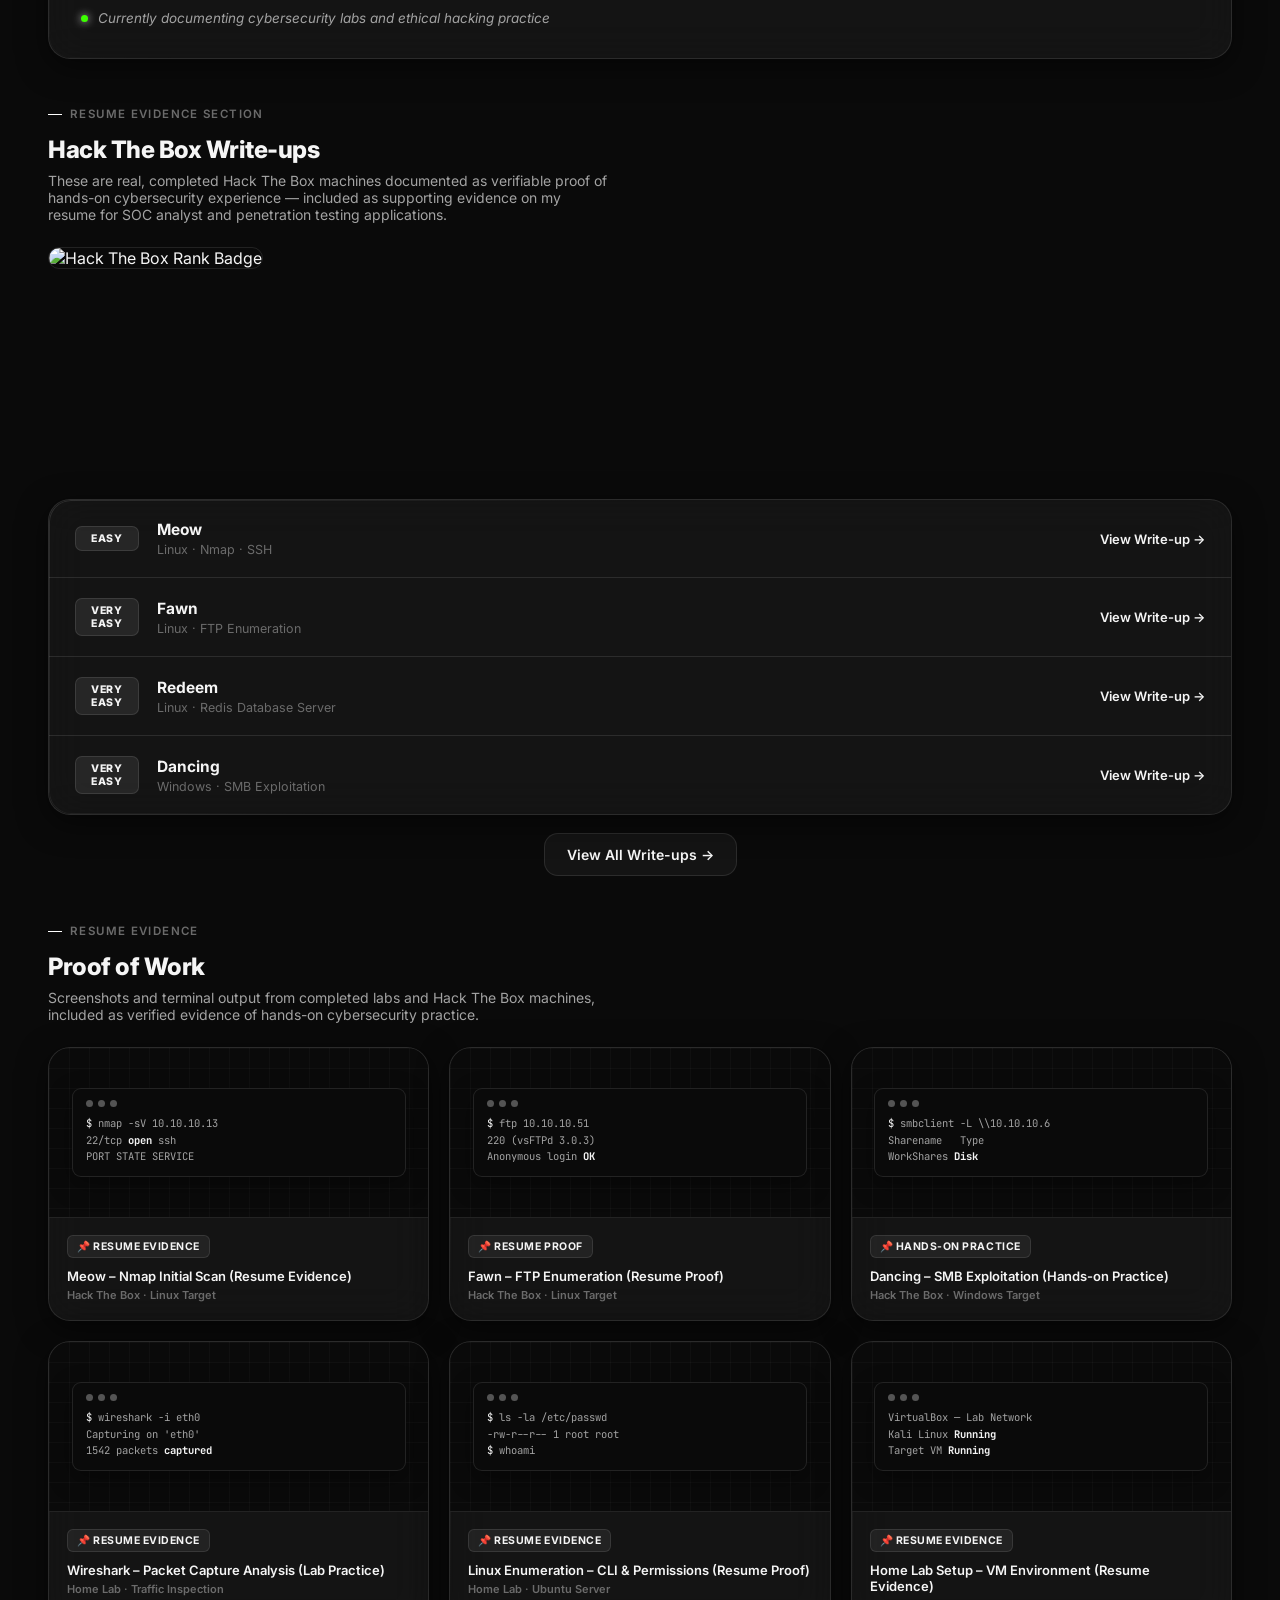
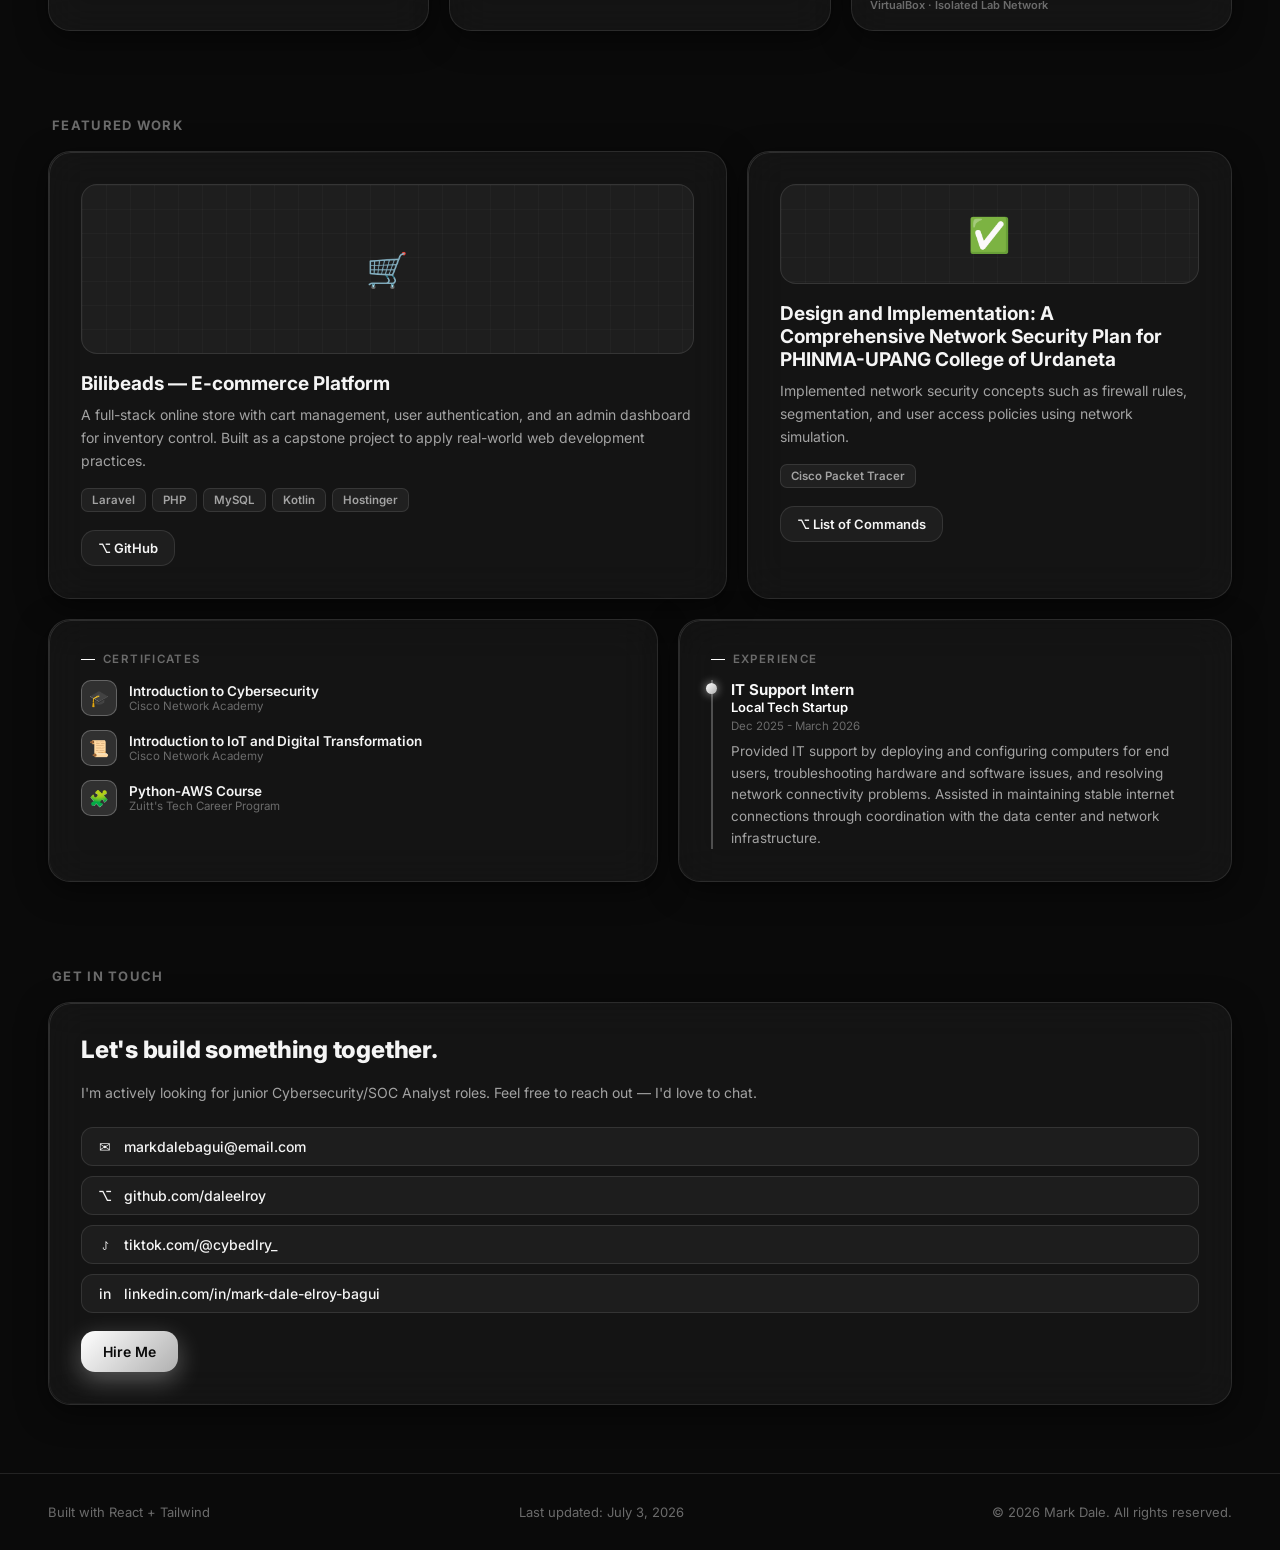
==== commit 578b5a8e: "Add more machine completed" ====
--- a/index.html
+++ b/index.html
@@ -553,7 +553,14 @@
   <img src="https://www.hackthebox.com/badge/image/3430497" 
        alt="Hack The Box Rank Badge" 
        style="max-width:300px; border-radius:12px; border:1px solid var(--card-border);">
-</div>
+
+       <iframe src="https://tryhackme.com/api/v2/badges/public-profile?userPublicId=edlrydale" 
+        style="border:none;" 
+        width="100%" 
+        height="200"
+        title="TryHackMe Badge">
+      </iframe>
+      </div>
     <div class="card htb-card reveal">
       <a href="#" class="htb-row">
         <span class="diff-badge diff-easy">EASY</span>
@@ -717,7 +724,7 @@
         <div class="project-name">Bilibeads — E-commerce Platform</div>
         <div class="project-desc">A full-stack online store with cart management, user authentication, and an admin dashboard for inventory control. Built as a capstone project to apply real-world web development practices.</div>
         <div class="tech-row">
-          <span class="tech-tag">Laravel</span><span class="tech-tag">PHP</span><span class="tech-tag">MySQL</span>
+          <span class="tech-tag">Laravel</span><span class="tech-tag">PHP</span><span class="tech-tag">MySQL</span><span class="tech-tag">Kotlin</span><span class="tech-tag">Hostinger</span>
         </div>
         <div class="link-row">
           <a href="#" class="btn btn-ghost">⌥ GitHub</a>
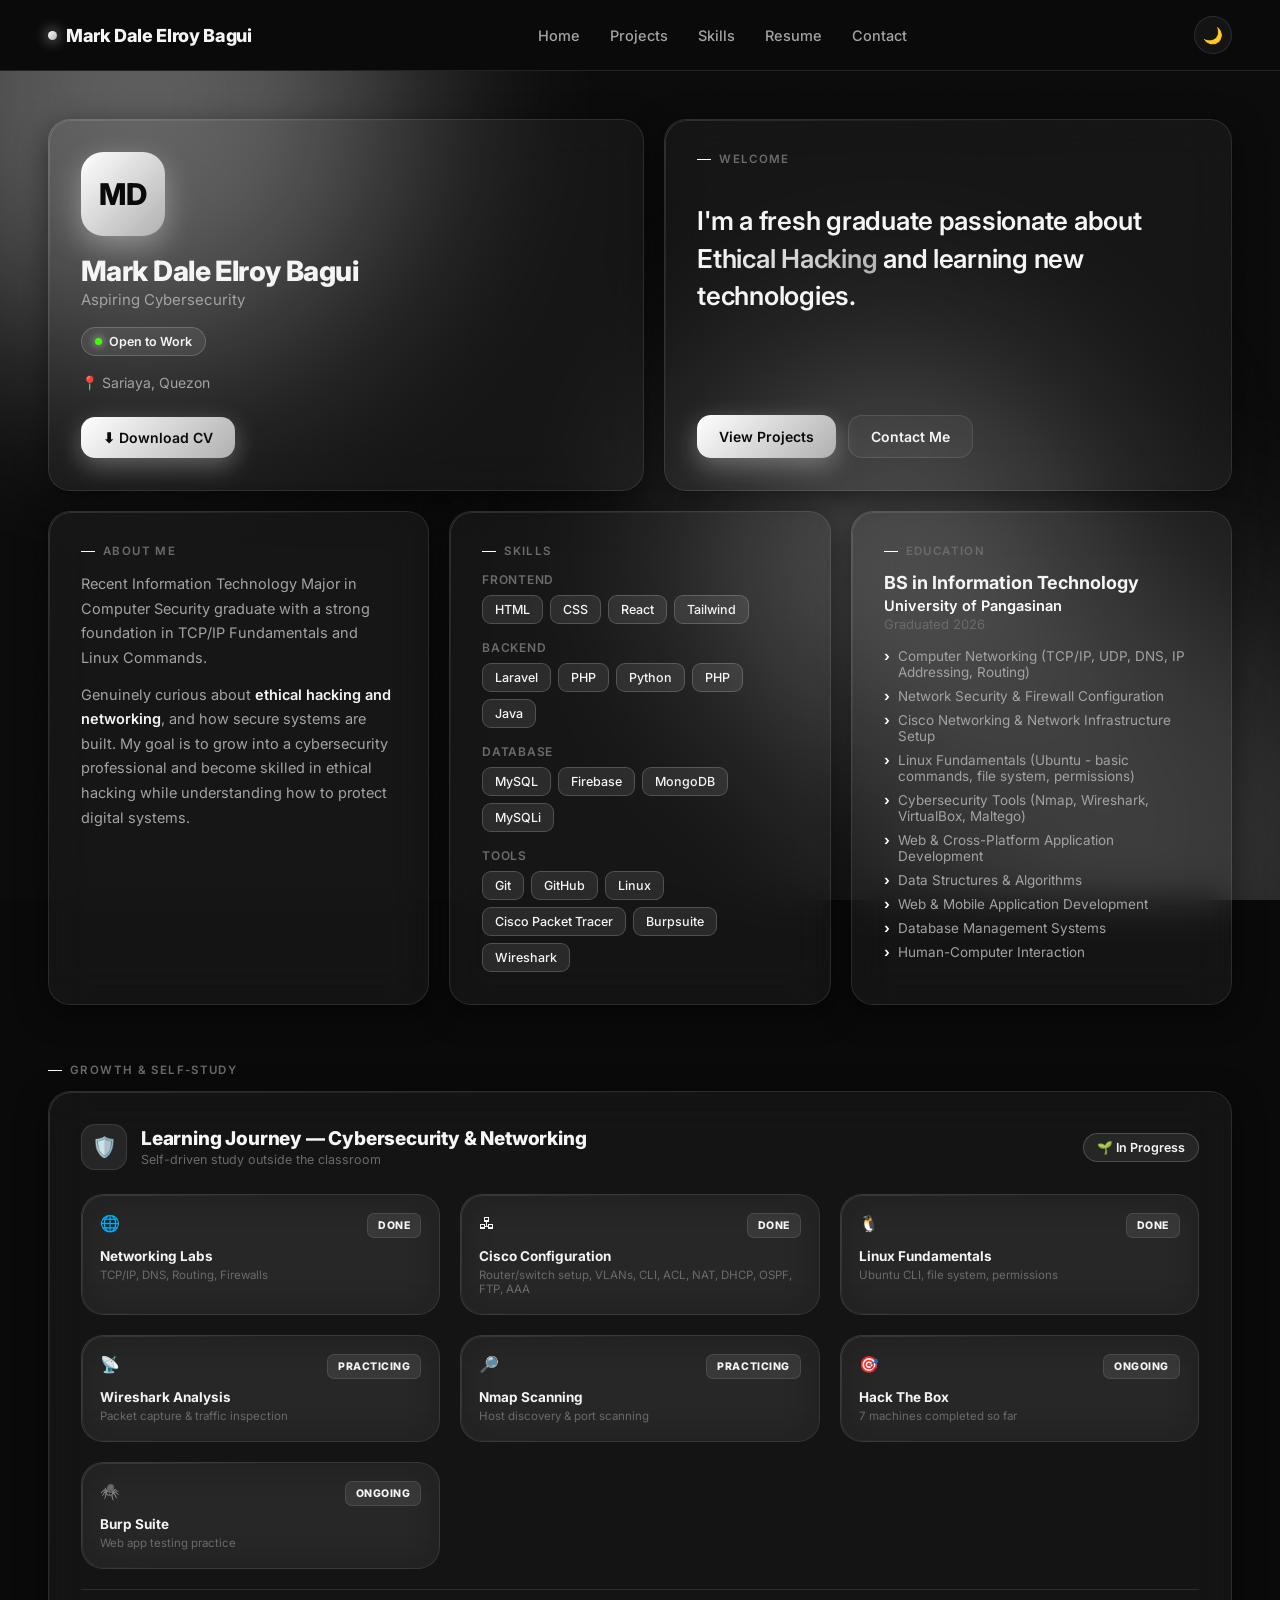
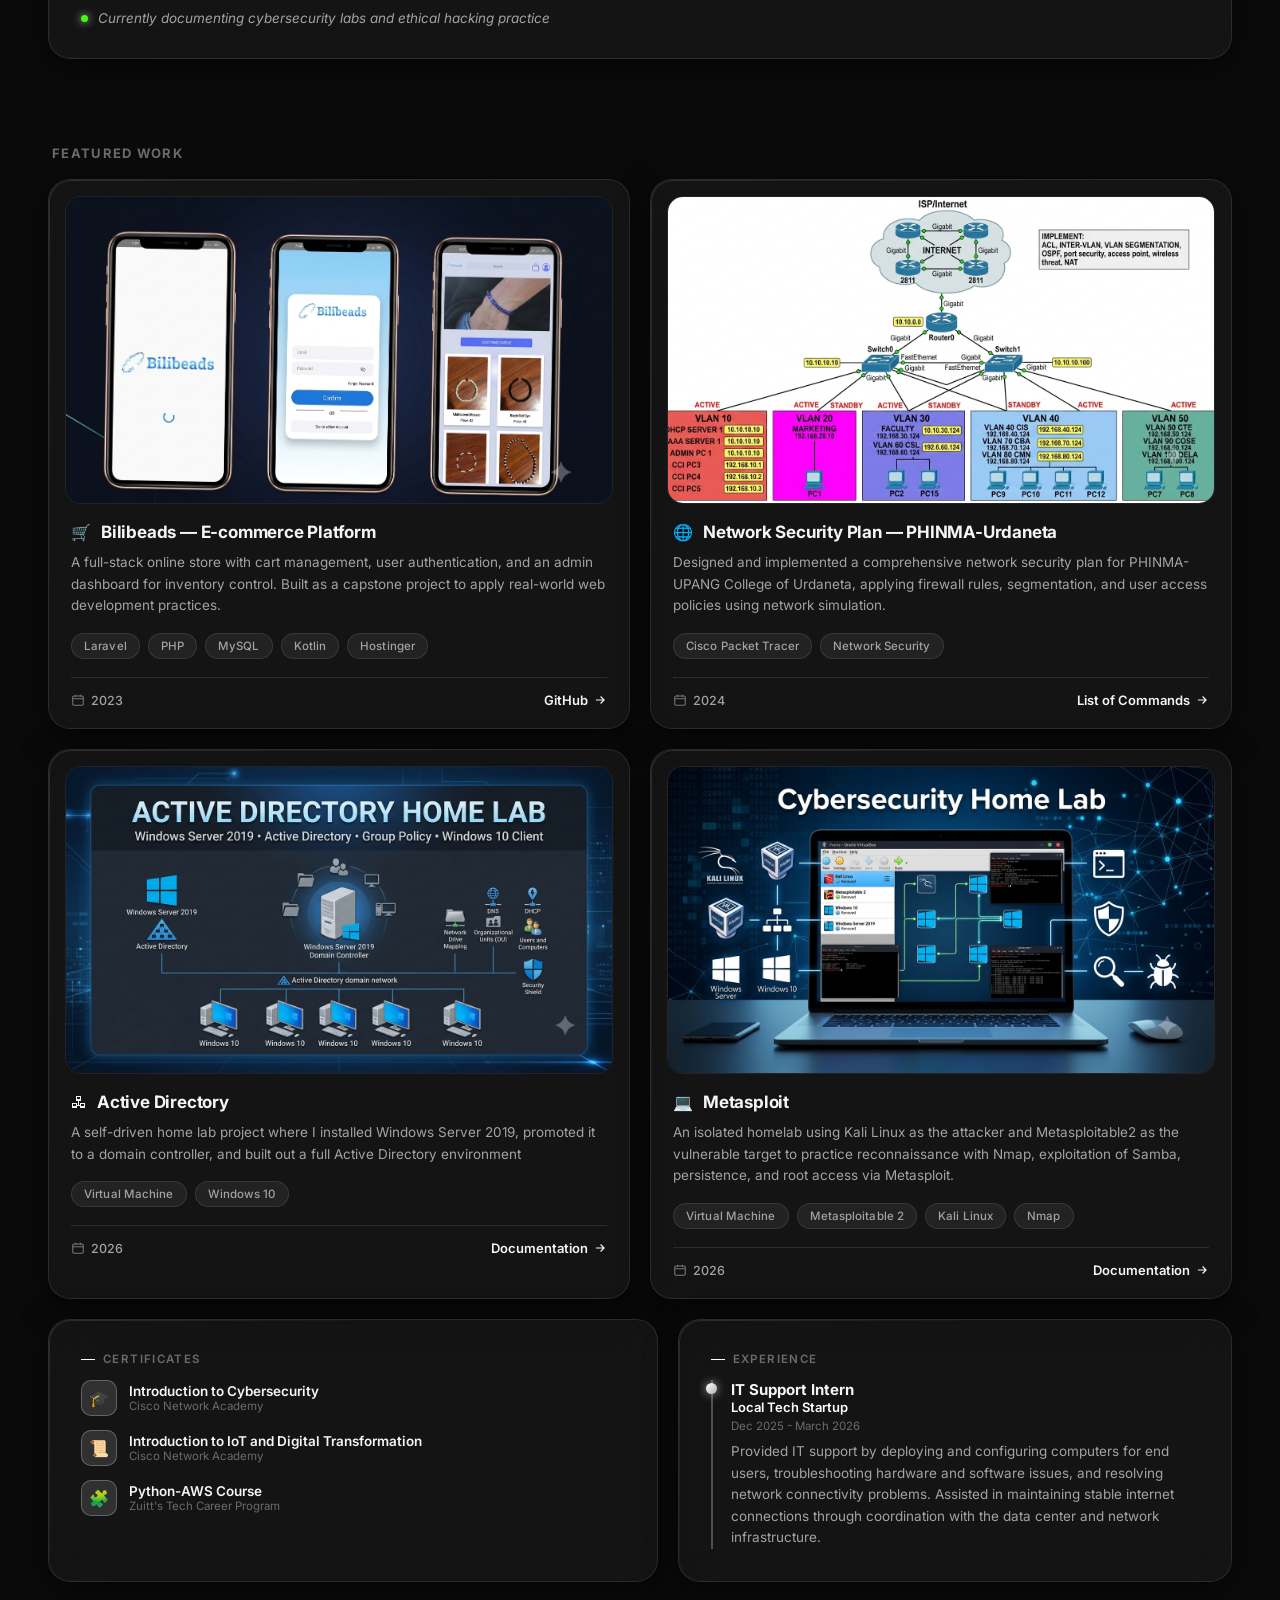
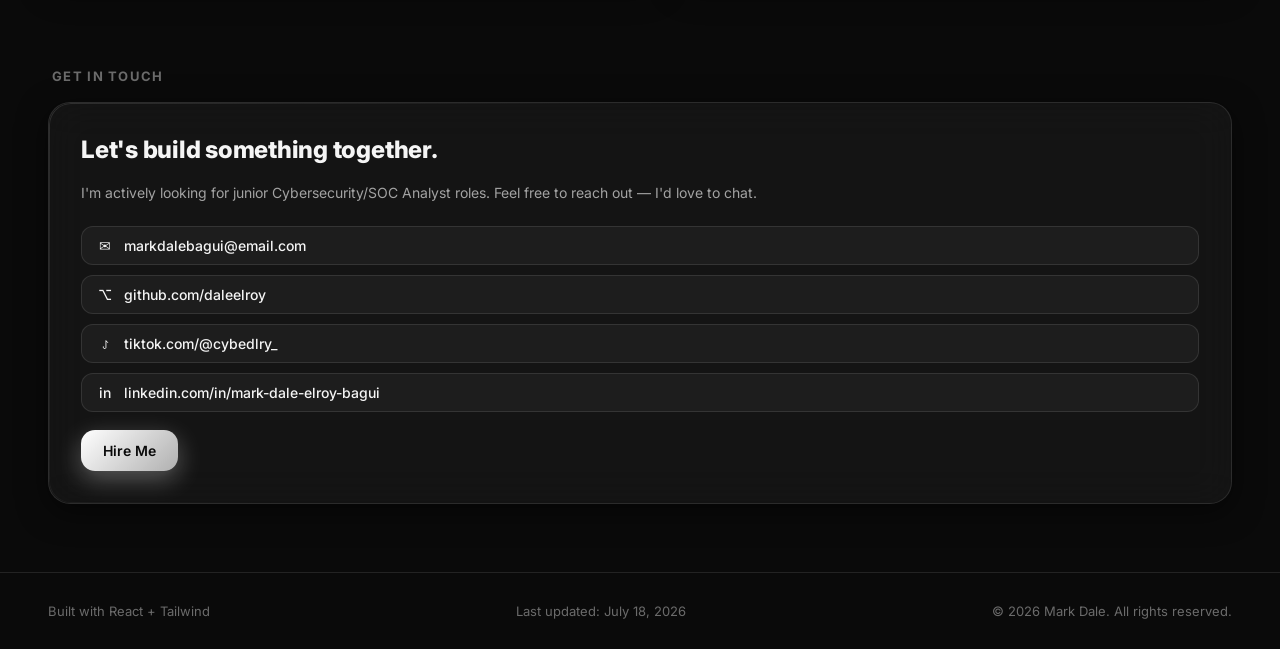
==== commit 4ac2d431: "add new project and put image on it" ====
--- a/index.html
+++ b/index.html
@@ -233,6 +233,41 @@
   .link-row .btn{padding:9px 16px; font-size:13px;}
   .project2-thumb{height:100px;}
 
+  /* PROJECT CARD V2 — matches requested layout, uses page's own tokens/colors only */
+  .proj-card{padding:16px;}
+  /* Ideal source image size: 800x450px (16:9). Anything you drop in will be
+     cropped/filled to this ratio automatically via object-fit, so exact
+     pixel size isn't critical — just keep it roughly 16:9 for the best crop. */
+  .proj-thumb{
+    position:relative; width:100%; aspect-ratio:16/9; border-radius:16px; overflow:hidden;
+    border:1px solid var(--card-border); background:var(--bg);
+  }
+  .proj-thumb img{
+    width:100%; height:100%; display:block;
+    object-fit:cover; object-position:center;
+  }
+
+  .proj-content{padding:18px 6px 4px;}
+  .proj-title-row{display:flex; align-items:center; gap:10px; margin-bottom:10px;}
+  
+  .proj-title{font-size:17px; font-weight:700; color:var(--text); letter-spacing:-.2px;}
+  .proj-desc{font-size:13.5px; line-height:1.6; color:var(--text-dim); margin-bottom:16px;}
+  .proj-badges{display:flex; flex-wrap:wrap; gap:8px; margin-bottom:18px;}
+  .proj-badge{
+    padding:5px 12px; background:rgba(255,255,255,.06); border:1px solid var(--card-border);
+    border-radius:20px; font-size:11.5px; font-weight:500; color:var(--text-dim); letter-spacing:.1px;
+  }
+  .proj-footer{display:flex; align-items:center; justify-content:space-between; padding-top:14px; border-top:1px solid var(--card-border);}
+  .proj-date{display:flex; align-items:center; gap:6px; font-size:12.5px; color:var(--text-dim); font-weight:500;}
+  .proj-date svg{width:14px; height:14px; opacity:.7;}
+  .proj-view{
+    display:flex; align-items:center; gap:5px; font-size:13px; font-weight:600; color:var(--text);
+    text-decoration:none; cursor:pointer; transition:gap .2s ease, opacity .2s ease;
+  }
+  .proj-view:hover{gap:8px; opacity:.75;}
+  .proj-view svg{width:14px; height:14px;}
+  .grid-projects-v2{grid-template-columns:1fr 1fr;}
+
   /* CERTIFICATES */
   .cert-list{display:flex; flex-direction:column; gap:14px;}
   .cert-item{display:flex; align-items:center; gap:12px;}
@@ -351,7 +386,7 @@
 
   /* RESPONSIVE */
   @media (max-width:980px){
-    .grid-hero, .grid-three, .grid-projects, .grid-projects2, .grid-bottom, .g-hero, .g3, .g2, .g-proof{grid-template-columns:1fr;}
+    .grid-hero, .grid-three, .grid-projects, .grid-projects2, .grid-bottom, .g-hero, .g3, .g2, .g-proof, .grid-projects-v2{grid-template-columns:1fr;}
     .nav-links{display:none;}
     .burger{display:block;}
   }
@@ -409,7 +444,7 @@
         <div class="avatar">MD</div>
         <div>
           <div class="profile-name">Mark Dale Elroy Bagui</div>
-          <div class="profile-title">Aspiring Cybersecurity/SOC Analyst</div>
+          <div class="profile-title">Aspiring Cybersecurity</div>
         </div>
         <span class="status-pill"><span class="status-dot"></span> Open to Work</span>
         <div class="location-row">📍 Sariaya, Quezon</div>
@@ -421,7 +456,7 @@
       <div class="card intro-card reveal" style="transition-delay:.08s">
         <div class="eyebrow">Welcome</div>
         <div class="intro-text">
-          I'm a fresh graduate passionate about <span class="grad">Penetration Testing</span> and learning new technologies.
+          I'm a fresh graduate passionate about <span class="grad">Ethical Hacking</span> and learning new technologies.
         </div>
         <div class="btn-row">
           <a href="#projects" class="btn btn-primary">View Projects</a>
@@ -544,206 +579,146 @@
     </div>
   </section>
 
-  <!-- HTB WRITE-UPS -->
-  <section id="htb" class="section section-pad-top0">
-    <div class="section-label">Resume Evidence Section</div>
-    <h2 class="section-heading">Hack The Box Write-ups</h2>
-    <p class="section-sub">These are real, completed Hack The Box machines documented as verifiable proof of hands-on cybersecurity experience — included as supporting evidence on my resume for SOC analyst and penetration testing applications.</p>
-    <div style="margin:18px 0 26px;">
-  <img src="https://www.hackthebox.com/badge/image/3430497" 
-       alt="Hack The Box Rank Badge" 
-       style="max-width:300px; border-radius:12px; border:1px solid var(--card-border);">
-
-       <iframe src="https://tryhackme.com/api/v2/badges/public-profile?userPublicId=edlrydale" 
-        style="border:none;" 
-        width="100%" 
-        height="200"
-        title="TryHackMe Badge">
-      </iframe>
-      </div>
-    <div class="card htb-card reveal">
-      <a href="#" class="htb-row">
-        <span class="diff-badge diff-easy">EASY</span>
-        <div class="htb-info">
-          <div class="htb-name">Meow</div>
-          <div class="htb-tags"><span>Linux</span> · <span>Nmap</span> · <span>SSH</span></div>
-        </div>
-        <span class="htb-arrow">View Write-up →</span>
-      </a>
-      <a href="htb/very_easy/fawn.html" class="htb-row">
-        <span class="diff-badge diff-easy">VERY EASY</span>
-        <div class="htb-info">
-          <div class="htb-name">Fawn</div>
-          <div class="htb-tags"><span>Linux</span> · <span>FTP Enumeration</span></div>
-        </div>
-        <span class="htb-arrow">View Write-up →</span>
-      </a>
-
-      <a href="htb/very_easy/redeem.html" class="htb-row">
-        <span class="diff-badge diff-easy">VERY EASY</span>
-        <div class="htb-info">
-          <div class="htb-name">Redeem</div>
-          <div class="htb-tags"><span>Linux</span> · <span>Redis Database Server</span></div>
-        </div>
-        <span class="htb-arrow">View Write-up →</span>
-      </a>
-      <a href="htb/very_easy/dancing.html" class="htb-row">
-        <span class="diff-badge diff-medium">VERY EASY</span>
-        <div class="htb-info">
-          <div class="htb-name">Dancing</div>
-          <div class="htb-tags"><span>Windows</span> · <span>SMB Exploitation</span></div>
-        </div>
-        <span class="htb-arrow">View Write-up →</span>
-      </a>
-    </div>
-    <div style="display:flex; justify-content:center; margin-top:18px;">
-      <a href="htb/all_writeups.html" class="btn btn-ghost">View All Write-ups →</a>
-    </div>
-  </section>
-
-  <!-- PROOF OF WORK GALLERY -->
-  <section id="proof" class="section section-pad-top0">
-    <div class="section-label">Resume Evidence</div>
-    <h2 class="section-heading">Proof of Work</h2>
-    <p class="section-sub">Screenshots and terminal output from completed labs and Hack The Box machines, included as verified evidence of hands-on cybersecurity practice.</p>
-
-    <div class="grid g-proof">
-      <div class="card proof-item reveal">
-        <div class="proof-thumb">
-          <div class="proof-thumb-grid"></div>
-          <div class="terminal-mock">
-            <div class="terminal-dots"><span></span><span></span><span></span></div>
-            <div class="terminal-line"><span class="prompt">$</span> nmap -sV 10.10.10.13</div>
-            <div class="terminal-line">22/tcp <span class="ok">open</span> ssh</div>
-            <div class="terminal-line">PORT STATE SERVICE</div>
-          </div>
-        </div>
-        <div class="proof-body">
-          <div class="evidence-tag">📌 Resume Evidence</div>
-          <div class="proof-caption">Meow – Nmap Initial Scan (Resume Evidence)</div>
-          <div class="proof-evidence-label">Hack The Box · Linux Target</div>
-        </div>
-      </div>
-
-      <div class="card proof-item reveal" style="transition-delay:.05s">
-        <div class="proof-thumb">
-          <div class="proof-thumb-grid"></div>
-          <div class="terminal-mock">
-            <div class="terminal-dots"><span></span><span></span><span></span></div>
-            <div class="terminal-line"><span class="prompt">$</span> ftp 10.10.10.51</div>
-            <div class="terminal-line">220 (vsFTPd 3.0.3)</div>
-            <div class="terminal-line">Anonymous login <span class="ok">OK</span></div>
-          </div>
-        </div>
-        <div class="proof-body">
-          <div class="evidence-tag">📌 Resume Proof</div>
-          <div class="proof-caption">Fawn – FTP Enumeration (Resume Proof)</div>
-          <div class="proof-evidence-label">Hack The Box · Linux Target</div>
-        </div>
-      </div>
-
-      <div class="card proof-item reveal" style="transition-delay:.1s">
-        <div class="proof-thumb">
-          <div class="proof-thumb-grid"></div>
-          <div class="terminal-mock">
-            <div class="terminal-dots"><span></span><span></span><span></span></div>
-            <div class="terminal-line"><span class="prompt">$</span> smbclient -L \\10.10.10.6</div>
-            <div class="terminal-line">Sharename &nbsp; Type</div>
-            <div class="terminal-line">WorkShares <span class="ok">Disk</span></div>
-          </div>
-        </div>
-        <div class="proof-body">
-          <div class="evidence-tag">📌 Hands-on Practice</div>
-          <div class="proof-caption">Dancing – SMB Exploitation (Hands-on Practice)</div>
-          <div class="proof-evidence-label">Hack The Box · Windows Target</div>
-        </div>
-      </div>
-
-      <div class="card proof-item reveal" style="transition-delay:.15s">
-        <div class="proof-thumb">
-          <div class="proof-thumb-grid"></div>
-          <div class="terminal-mock">
-            <div class="terminal-dots"><span></span><span></span><span></span></div>
-            <div class="terminal-line"><span class="prompt">$</span> wireshark -i eth0</div>
-            <div class="terminal-line">Capturing on 'eth0'</div>
-            <div class="terminal-line">1542 packets <span class="ok">captured</span></div>
-          </div>
-        </div>
-        <div class="proof-body">
-          <div class="evidence-tag">📌 Resume Evidence</div>
-          <div class="proof-caption">Wireshark – Packet Capture Analysis (Lab Practice)</div>
-          <div class="proof-evidence-label">Home Lab · Traffic Inspection</div>
-        </div>
-      </div>
-
-      <div class="card proof-item reveal" style="transition-delay:.2s">
-        <div class="proof-thumb">
-          <div class="proof-thumb-grid"></div>
-          <div class="terminal-mock">
-            <div class="terminal-dots"><span></span><span></span><span></span></div>
-            <div class="terminal-line"><span class="prompt">$</span> ls -la /etc/passwd</div>
-            <div class="terminal-line">-rw-r--r-- 1 root root</div>
-            <div class="terminal-line"><span class="prompt">$</span> whoami</div>
-          </div>
-        </div>
-        <div class="proof-body">
-          <div class="evidence-tag">📌 Resume Evidence</div>
-          <div class="proof-caption">Linux Enumeration – CLI & Permissions (Resume Proof)</div>
-          <div class="proof-evidence-label">Home Lab · Ubuntu Server</div>
-        </div>
-      </div>
-
-      <div class="card proof-item reveal" style="transition-delay:.25s">
-        <div class="proof-thumb">
-          <div class="proof-thumb-grid"></div>
-          <div class="terminal-mock">
-            <div class="terminal-dots"><span></span><span></span><span></span></div>
-            <div class="terminal-line">VirtualBox — Lab Network</div>
-            <div class="terminal-line">Kali Linux <span class="ok">Running</span></div>
-            <div class="terminal-line">Target VM <span class="ok">Running</span></div>
-          </div>
-        </div>
-        <div class="proof-body">
-          <div class="evidence-tag">📌 Resume Evidence</div>
-          <div class="proof-caption">Home Lab Setup – VM Environment (Resume Evidence)</div>
-          <div class="proof-evidence-label">VirtualBox · Isolated Lab Network</div>
-        </div>
-      </div>
-    </div>
-  </section>
 
   <!-- PROJECTS -->
   <div class="section-title">Featured Work</div>
   <section id="projects" class="bento-section" style="padding-top:0;">
-    <div class="grid grid-projects">
-      <div class="card reveal">
-        <div class="project-thumb">
-          <div class="project-thumb-grid"></div>
-          <span class="project-thumb-icon">🛒</span>
-        </div>
-        <div class="project-name">Bilibeads — E-commerce Platform</div>
-        <div class="project-desc">A full-stack online store with cart management, user authentication, and an admin dashboard for inventory control. Built as a capstone project to apply real-world web development practices.</div>
-        <div class="tech-row">
-          <span class="tech-tag">Laravel</span><span class="tech-tag">PHP</span><span class="tech-tag">MySQL</span><span class="tech-tag">Kotlin</span><span class="tech-tag">Hostinger</span>
-        </div>
-        <div class="link-row">
-          <a href="#" class="btn btn-ghost">⌥ GitHub</a>
-        </div>
-      </div>
-      <div class="card reveal" style="transition-delay:.08s">
-        <div class="project-thumb project2-thumb">
-          <div class="project-thumb-grid"></div>
-          <span class="project-thumb-icon">✅</span>
-        </div>
-        <div class="project-name">Design and Implementation: A Comprehensive Network Security Plan for PHINMA-UPANG College of Urdaneta</div>
-        <div class="project-desc">Implemented network security concepts such as firewall rules, segmentation, and user access policies using network simulation.</div>
-        <div class="tech-row">
-          <span class="tech-tag">Cisco Packet Tracer</span>
-        </div>
-        <div class="link-row">
-          <a href="#" class="btn btn-ghost">⌥ List of Commands</a>
-        </div>
-      </div>
+    <div class="grid grid-projects-v2">
+
+      <div class="card proj-card reveal">
+        <div class="proj-thumb">
+          <img src="bilibeads.png" alt="Bilibeads e-commerce platform screenshot" />
+        </div>
+
+        <div class="proj-content">
+          <div class="proj-title-row">
+            <div class="proj-icon">🛒</div>
+            <div class="proj-title">Bilibeads — E-commerce Platform</div>
+          </div>
+          <p class="proj-desc">A full-stack online store with cart management, user authentication, and an admin dashboard for inventory control. Built as a capstone project to apply real-world web development practices.</p>
+          <div class="proj-badges">
+            <span class="proj-badge">Laravel</span>
+            <span class="proj-badge">PHP</span>
+            <span class="proj-badge">MySQL</span>
+            <span class="proj-badge">Kotlin</span>
+            <span class="proj-badge">Hostinger</span>
+          </div>
+          <div class="proj-footer">
+            <div class="proj-date">
+              <svg viewBox="0 0 24 24" fill="none" stroke="currentColor" stroke-width="1.8"><rect x="3" y="5" width="18" height="16" rx="2"/><path d="M3 10H21M8 3V7M16 3V7"/></svg>
+              2023
+            </div>
+            <a class="proj-view" href="https://github.com/DaleElroy/bilibeadsfullstack.git">
+              GitHub
+              <svg viewBox="0 0 24 24" fill="none" stroke="currentColor" stroke-width="2"><path d="M5 12H19M13 6L19 12L13 18"/></svg>
+            </a>
+          </div>
+        </div>
+      </div>
+
+      <div class="card proj-card reveal" style="transition-delay:.08s">
+        <div class="proj-thumb">
+          <img src="cisco.png" alt="PHINMA-UPANG network security plan Packet Tracer topology screenshot" />
+        </div>
+
+        <div class="proj-content">
+          <div class="proj-title-row">
+            <div class="proj-icon">🌐</div>
+            <div class="proj-title">Network Security Plan — PHINMA-Urdaneta</div>
+          </div>
+          <p class="proj-desc">Designed and implemented a comprehensive network security plan for PHINMA-UPANG College of Urdaneta, applying firewall rules, segmentation, and user access policies using network simulation.</p>
+          <div class="proj-badges">
+            <span class="proj-badge">Cisco Packet Tracer</span>
+            <span class="proj-badge">Network Security</span>
+          </div>
+          <div class="proj-footer">
+            <div class="proj-date">
+              <svg viewBox="0 0 24 24" fill="none" stroke="currentColor" stroke-width="1.8"><rect x="3" y="5" width="18" height="16" rx="2"/><path d="M3 10H21M8 3V7M16 3V7"/></svg>
+              2024
+            </div>
+            <a class="proj-view" href="#">
+              List of Commands
+              <svg viewBox="0 0 24 24" fill="none" stroke="currentColor" stroke-width="2"><path d="M5 12H19M13 6L19 12L13 18"/></svg>
+            </a>
+          </div>
+        </div>
+      </div>
+      
+
+
+
+
+
+
+
+
+
+
+
+
+      <div class="card proj-card reveal">
+        <div class="proj-thumb">
+          <img src="ad.png" alt="Bilibeads e-commerce platform screenshot" />
+        </div>
+
+        <div class="proj-content">
+          <div class="proj-title-row">
+            <div class="proj-icon">🖧</div>
+            <div class="proj-title">Active Directory</div>
+          </div>
+          <p class="proj-desc">A self-driven home lab project where I installed Windows Server 2019, promoted it to a domain controller, and built out a full Active Directory environment</p>
+          <div class="proj-badges">
+            <span class="proj-badge">Virtual Machine</span>
+            <span class="proj-badge">Windows 10</span>
+          </div>
+          <div class="proj-footer">
+            <div class="proj-date">
+              <svg viewBox="0 0 24 24" fill="none" stroke="currentColor" stroke-width="1.8"><rect x="3" y="5" width="18" height="16" rx="2"/><path d="M3 10H21M8 3V7M16 3V7"/></svg>
+              2026
+            </div>
+            <a class="proj-view" href="/documentation/index.html">
+              Documentation
+              <svg viewBox="0 0 24 24" fill="none" stroke="currentColor" stroke-width="2"><path d="M5 12H19M13 6L19 12L13 18"/></svg>
+            </a>
+          </div>
+        </div>
+      </div>
+
+
+
+
+      <div class="card proj-card reveal">
+        <div class="proj-thumb">
+          <img src="meta.png" alt="Bilibeads e-commerce platform screenshot" />
+        </div>
+
+        <div class="proj-content">
+          <div class="proj-title-row">
+            <div class="proj-icon">💻</div>
+            <div class="proj-title">Metasploit</div>
+          </div>
+          <p class="proj-desc">An isolated homelab using Kali Linux as the attacker and Metasploitable2 as the vulnerable target to practice reconnaissance with Nmap, exploitation of Samba, persistence, and root access via Metasploit.</p>
+          <div class="proj-badges">
+            <span class="proj-badge">Virtual Machine</span>
+            <span class="proj-badge">Metasploitable 2</span>
+            <span class="proj-badge">Kali Linux</span>
+            <span class="proj-badge">Nmap</span>
+          </div>
+          <div class="proj-footer">
+            <div class="proj-date">
+              <svg viewBox="0 0 24 24" fill="none" stroke="currentColor" stroke-width="1.8"><rect x="3" y="5" width="18" height="16" rx="2"/><path d="M3 10H21M8 3V7M16 3V7"/></svg>
+              2026
+            </div>
+            <a class="proj-view" href="/documentation/metasploit.html">
+              Documentation
+              <svg viewBox="0 0 24 24" fill="none" stroke="currentColor" stroke-width="2"><path d="M5 12H19M13 6L19 12L13 18"/></svg>
+            </a>
+          </div>
+        </div>
+      </div>
+
+      
+
     </div>
 
     <div class="grid grid-bottom" style="margin-top:20px;">
@@ -798,7 +773,8 @@
 <footer>
   <div class="wrap" style="display:flex; align-items:center; justify-content:space-between; width:100%; flex-wrap:wrap; gap:10px;">
     <div class="footer-text">Built with React + Tailwind</div>
-    <div class="footer-text">Last updated: July 3, 2026</div>
+    <div class="footer-text">Last updated: <span class="js-last-updated"></span></div>
+  <script src="latest.update.js"></script>
     <div class="footer-text">© 2026 Mark Dale. All rights reserved.</div>
   </div>
 </footer>
